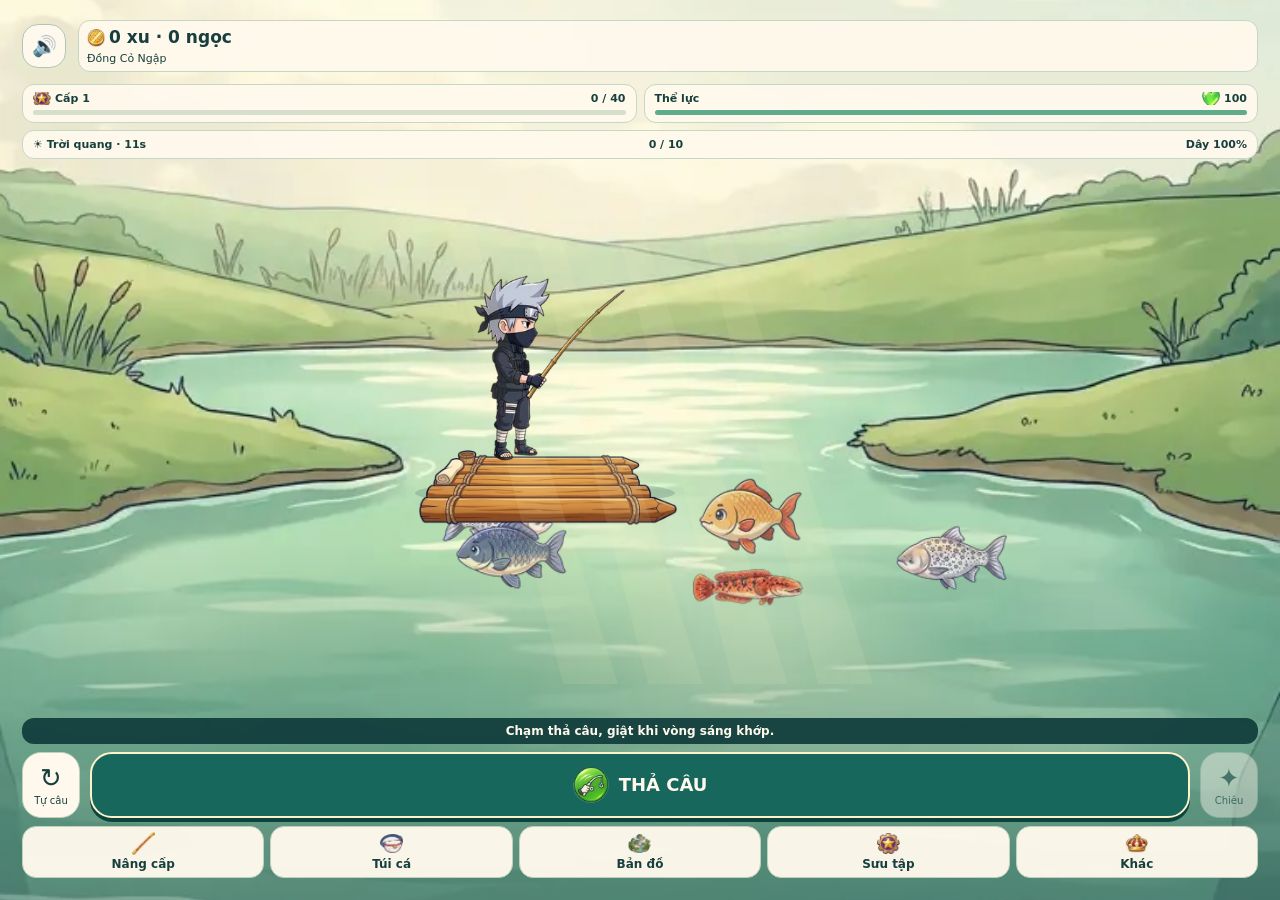
==== index.html @ 412d7d7a "up new" ====
<!doctype html><html data-standalone lang="vi"><head><meta http-equiv="Content-Security-Policy" content="default-src 'none'; script-src 'unsafe-inline' 'wasm-unsafe-eval' data: blob:; style-src 'unsafe-inline'; img-src data: blob:; media-src data: blob:; font-src data:; worker-src blob:; connect-src 'none'; base-uri 'none'; form-action 'none'"><script>
(()=>{
const placeholders=new Map(Object.entries({"batch1_chep_vang_caught":"[data-uri]","batch1_chep_vang_struggle":"[data-uri]","batch1_chep_vang_swim":"[data-uri]","batch1_loc_bong_caught":"[data-uri]","batch1_loc_bong_struggle":"[data-uri]","batch1_loc_bong_swim":"[data-uri]","batch1_me_hoa_caught":"[data-uri]","batch1_me_hoa_struggle":"[data-uri]","batch1_me_hoa_swim":"[data-uri]","batch1_tram_clean_struggle":"[data-uri]","batch1_tram_den_caught":"[data-uri]","batch1_tram_den_swim":"[data-uri]","exp_leviathan_swim":"[data-uri]","exp_palico_idle":"[data-uri]","fishing_ninja_no_line_cast":"[data-uri]","fishing_ninja_no_line_fishing_wait":"[data-uri]","fishing_ninja_no_line_idle":"[data-uri]","fishing_ninja_no_line_reel":"[data-uri]","meadow_dark_swim":"[data-uri]","meadow_gold_swim":"[data-uri]"})),common='[data-uri]',blockPrefix='mable-deferred-',heldAttribute='data-mable-deferred-src';
const idOf=new Map([...placeholders].map(([id,url])=>[url,id])),arrived=new Map(),missing=new Set(),waitingImages=new Map(),arrivals=new Map(),declarations=new Set(),linked=new Set(),resolvedText=new Map();
let parsed=document.readyState!=='loading';
const has=text=>typeof text==='string'&&text.includes(common);
const pending=text=>{for(const [id,placeholder] of placeholders)if(!arrived.has(id)&&text.includes(placeholder))return true;return false};
const resolve=text=>{if(resolvedText.has(text))return resolvedText.get(text);let out=text;for(const [id,url] of arrived){const placeholder=placeholders.get(id);if(out.includes(placeholder))out=out.split(placeholder).join(url)}if(!pending(out)){if(resolvedText.size>63)resolvedText.clear();resolvedText.set(text,out)}return out};
const I=HTMLImageElement.prototype,E=Element.prototype,P=CSSStyleDeclaration.prototype,own=(proto,name)=>Object.getOwnPropertyDescriptor(proto,name);
const imageSrc=own(I,'src'),imageComplete=own(I,'complete'),decode=I.decode,getAttribute=E.getAttribute,setAttribute=E.setAttribute,setAttributeNS=E.setAttributeNS,removeAttribute=E.removeAttribute,hasAttribute=E.hasAttribute,setProperty=P.setProperty;
const written=new WeakMap(),plain=new WeakSet();
const setImage=(image,value)=>{const before=idOf.get(written.get(image));if(before&&waitingImages.has(before))waitingImages.get(before).delete(image);const id=idOf.get(value);if(!id||arrived.has(id)||missing.has(id)){if(hasAttribute.call(image,heldAttribute))removeAttribute.call(image,heldAttribute)}if(!id){written.delete(image);imageSrc.set.call(image,value);return}written.set(image,value);if(arrived.has(id)){imageSrc.set.call(image,arrived.get(id));return}if(hasAttribute.call(image,'src'))removeAttribute.call(image,'src');if(missing.has(id)){queueMicrotask(()=>image.dispatchEvent(new Event('error')));return}setAttribute.call(image,heldAttribute,value);if(!waitingImages.has(id))waitingImages.set(id,new Set());waitingImages.get(id).add(image)};
const adoptImage=image=>{if(written.has(image)||plain.has(image))return;const value=getAttribute.call(image,'src'),held=getAttribute.call(image,heldAttribute),pick=idOf.has(value)?value:idOf.has(held)?held:null;if(pick)setImage(image,pick);else plain.add(image)};
Object.defineProperty(I,'src',{configurable:true,enumerable:imageSrc.enumerable,get(){return written.has(this)?written.get(this):imageSrc.get.call(this)},set(value){plain.delete(this);setImage(this,String(value))}});
Object.defineProperty(I,'complete',{configurable:true,enumerable:imageComplete.enumerable,get(){adoptImage(this);const id=idOf.get(written.get(this));return id&&!arrived.has(id)&&!missing.has(id)?false:imageComplete.get.call(this)}});
for(const name of ['naturalWidth','naturalHeight']){const descriptor=own(I,name);Object.defineProperty(I,name,{configurable:true,enumerable:descriptor.enumerable,get(){adoptImage(this);return descriptor.get.call(this)}})}
const until=id=>{if(arrived.has(id))return Promise.resolve();if(missing.has(id))return Promise.reject(new DOMException('The deferred atlas never arrived.','EncodingError'));if(!arrivals.has(id)){const entry={};entry.promise=new Promise((resolve,reject)=>{entry.done=resolve;entry.fail=reject});arrivals.set(id,entry)}return arrivals.get(id).promise};
if(decode)I.decode=function(){adoptImage(this);const id=idOf.get(written.get(this));return id&&!arrived.has(id)?until(id).then(()=>decode.call(this)):decode.call(this)};
const remember=(declaration,text)=>{if(pending(text))declarations.add(declaration)};
const fixDeclaration=declaration=>{for(let index=0;index<declaration.length;index++){const name=declaration[index],value=declaration.getPropertyValue(name);if(!has(value))continue;const out=resolve(value);if(out!==value)setProperty.call(declaration,name,out,declaration.getPropertyPriority(name));remember(declaration,out)}};
P.setProperty=function(name,value,priority){const text=value==null?'':String(value);if(!has(text))return setProperty.apply(this,arguments);setProperty.call(this,name,resolve(text),priority||'');remember(this,text)};
const proxies=new WeakMap(),targets=new WeakMap();
const proxyOf=declaration=>{if(!declaration||typeof declaration!=='object')return declaration;if(!proxies.has(declaration)){const bound=new Map(),proxy=new Proxy(declaration,{get(target,key){const value=Reflect.get(target,key);if(typeof value!=='function')return value;const cached=bound.get(key);if(cached&&cached.original===value)return cached.fn;const fn=value.bind(target);bound.set(key,{original:value,fn});return fn},set(target,key,value){if(typeof value!=='string'||!has(value))return Reflect.set(target,key,value);const done=Reflect.set(target,key,resolve(value));remember(target,value);return done}});proxies.set(declaration,proxy);targets.set(proxy,declaration)}return proxies.get(declaration)};
const styleOwners=[window.HTMLElement,window.SVGElement,window.MathMLElement].filter(Boolean).map(owner=>owner.prototype).filter(proto=>own(proto,'style'));
const styleOf=element=>{const proxy=element.style;return targets.get(proxy)||proxy};
for(const proto of styleOwners){const descriptor=own(proto,'style');Object.defineProperty(proto,'style',{configurable:true,enumerable:descriptor.enumerable,get(){return proxyOf(descriptor.get.call(this))},set(value){const text=String(value);if(!has(text))return descriptor.set.call(this,value);descriptor.set.call(this,resolve(text));remember(descriptor.get.call(this),text)}})}
const fixStyleAttribute=element=>{const value=getAttribute.call(element,'style');if(!has(value))return;const out=resolve(value);if(out!==value)setAttribute.call(element,'style',out);const style=styleOf(element);if(style)remember(style,out)};
const fixRules=rules=>{for(const rule of rules){if(rule.style&&has(rule.style.cssText))fixDeclaration(rule.style);if(rule.cssRules)fixRules(rule.cssRules)}};
const fixSheet=sheet=>{try{if(sheet)fixRules(sheet.cssRules)}catch(_error){}};
const fixSheets=()=>{for(const sheet of document.styleSheets)fixSheet(sheet);for(const sheet of document.adoptedStyleSheets||[])fixSheet(sheet)};
const linkNames=['href','xlink:href'];
const fixLink=element=>{for(const name of linkNames){const value=getAttribute.call(element,name);if(!has(value))continue;const out=resolve(value);if(out!==value)setAttribute.call(element,name,out);if(pending(out))linked.add(element);else linked.delete(element)}};
E.getAttribute=function(name){if(this instanceof HTMLImageElement&&written.has(this)&&String(name).toLowerCase()==='src')return written.get(this);return getAttribute.call(this,name)};
const resolvedAttribute=name=>name==='style'||linkNames.includes(name);
E.setAttribute=function(name,value){const lower=String(name).toLowerCase();if(lower==='src'&&this instanceof HTMLImageElement){plain.delete(this);return setImage(this,String(value))}const text=String(value);if(!resolvedAttribute(lower)||!has(text))return setAttribute.call(this,name,value);setAttribute.call(this,name,resolve(text));if(lower==='style'){const style=styleOf(this);if(style)remember(style,text)}else if(pending(text))linked.add(this)};
if(setAttributeNS)E.setAttributeNS=function(namespace,name,value){const lower=String(name).toLowerCase(),local=lower.split(':').pop();if(!namespace&&local==='src'&&this instanceof HTMLImageElement){plain.delete(this);return setImage(this,String(value))}const text=String(value);if(!resolvedAttribute(lower)&&local!=='href'||!has(text))return setAttributeNS.call(this,namespace,name,value);setAttributeNS.call(this,namespace,name,resolve(text));if(pending(text))linked.add(this)};
const adoptElement=element=>{if(element instanceof HTMLImageElement)adoptImage(element);if(element instanceof HTMLStyleElement)fixSheet(element.sheet);if(hasAttribute.call(element,'style'))fixStyleAttribute(element);if(element instanceof SVGElement)fixLink(element)};
const adopt=node=>{if(!(node instanceof Element))return;adoptElement(node);if(node.firstElementChild)node.querySelectorAll('img,style,[style],['+heldAttribute+'],image,feImage,use').forEach(adoptElement)};
const cloneNode=Node.prototype.cloneNode;Node.prototype.cloneNode=function(...args){const copy=cloneNode.apply(this,args);if(this instanceof HTMLImageElement&&written.has(this))setImage(copy,written.get(this));if(args[0]&&this.querySelectorAll){const from=this.querySelectorAll('img'),to=copy.querySelectorAll('img');from.forEach((image,index)=>{if(written.has(image)&&to[index])setImage(to[index],written.get(image))})}return copy};
const release=id=>{const url=arrived.get(id),images=waitingImages.get(id);waitingImages.delete(id);if(images)for(const image of images)if(idOf.get(written.get(image))===id){removeAttribute.call(image,heldAttribute);imageSrc.set.call(image,url)}const held=[...declarations];declarations.clear();held.forEach(fixDeclaration);fixSheets();fixStyleAttribute(document.documentElement);[...linked].forEach(fixLink);document.querySelectorAll('image,feImage,use').forEach(fixLink);if(arrivals.has(id)){arrivals.get(id).done();arrivals.delete(id)}};
const arrive=()=>{for(const id of placeholders.keys()){if(arrived.has(id)||missing.has(id))continue;const block=document.getElementById(blockPrefix+id);if(block&&(block.nextSibling||parsed)){arrived.set(id,block.textContent.trim());release(id)}else if(parsed){missing.add(id);const images=waitingImages.get(id)||[];waitingImages.delete(id);for(const image of images){removeAttribute.call(image,heldAttribute);image.dispatchEvent(new Event('error'))}if(arrivals.has(id)){arrivals.get(id).fail(new DOMException('The deferred atlas never arrived.','EncodingError'));arrivals.delete(id)}}}};
new MutationObserver(records=>{for(const record of records){record.addedNodes.forEach(adopt);if(record.target instanceof HTMLStyleElement)fixSheet(record.target.sheet)}if(arrived.size+missing.size<placeholders.size)arrive()}).observe(document.documentElement,{childList:true,subtree:true});
if(parsed)arrive();else document.addEventListener('DOMContentLoaded',()=>{parsed=true;arrive()},{once:true});
const imageProperties=['backgroundImage','maskImage','webkitMaskImage','borderImageSource','listStyleImage','content'];
const idsIn=(text,found)=>{if(has(text))for(const [id,placeholder] of placeholders)if(text.includes(placeholder))found.add(id)};
Object.defineProperty(window,'__mableDeferredAtlases',{value:Object.freeze({unresolved(extraUrls=[]){const found=new Set(missing);for(const url of extraUrls)idsIn(url,found);for(const element of document.querySelectorAll('*')){const style=getComputedStyle(element);for(const name of imageProperties)idsIn(style[name],found);for(const name of ['src','srcset','href','xlink:href','poster'])idsIn(getAttribute.call(element,name),found)}const scan=rules=>{for(const rule of rules){idsIn(rule.cssText,found)}};for(const sheet of [...document.styleSheets,...(document.adoptedStyleSheets||[])]){try{scan(sheet.cssRules)}catch(_error){}}for(const id of placeholders.keys())if(!arrived.has(id))found.add(id);return [...found].sort()}})});
})();
</script><script>
(()=>{
const ids=new Set(["meadow_music"]),prefix='data:audio/wav;mable-deferred=',marker=/mable-deferred:([A-Za-z0-9_-]{1,64})/,blockPrefix='mable-deferred-';
let parsed=document.readyState!=='loading';
const ready=new Promise(resolve=>parsed?resolve():document.addEventListener('DOMContentLoaded',()=>resolve(),{once:true}));
const idOf=url=>{if(typeof url!=='string'||!url.startsWith(prefix))return null;const id=url.slice(prefix.length).split(';')[0];return ids.has(id)?id:null};
const real=value=>{const block=document.getElementById(blockPrefix+idOf(value));return block&&block.textContent.trim()||value};
const M=HTMLMediaElement.prototype,S=HTMLSourceElement.prototype,E=Element.prototype,own=(proto,name)=>Object.getOwnPropertyDescriptor(proto,name);
const mediaSrc=own(M,'src'),sourceSrc=own(S,'src'),pausedProperty=own(M,'paused'),nativePlay=M.play,nativePause=M.pause,nativeLoad=M.load,getAttribute=E.getAttribute,setAttribute=E.setAttribute,removeAttribute=E.removeAttribute,hasAttribute=E.hasAttribute;
const written=new WeakMap(),waiting=new Map(),waitingSources=new Set();
const hold=media=>{let state=waiting.get(media);if(!state){state={play:false,promises:[]};waiting.set(media,state)}return state};
const settle=(state,error)=>{for(const [resolve,reject] of state.promises)error?reject(error):resolve();state.promises=[]};
const abort=(state,why)=>settle(state,new DOMException(why,'AbortError'));
const setMedia=(element,value)=>{const state=waiting.get(element);if(state){waiting.delete(element);abort(state,'The play() request was interrupted by a new load request.')}if(!idOf(value)){written.delete(element);mediaSrc.set.call(element,value);return}written.set(element,value);if(parsed){mediaSrc.set.call(element,real(value));return}if(hasAttribute.call(element,'src')){removeAttribute.call(element,'src');nativeLoad.call(element)}hold(element)};
const setSource=(element,value)=>{if(!idOf(value)){written.delete(element);waitingSources.delete(element);sourceSrc.set.call(element,value);return}written.set(element,value);if(parsed){sourceSrc.set.call(element,real(value));return}removeAttribute.call(element,'src');waitingSources.add(element);if(element.parentElement instanceof HTMLMediaElement)hold(element.parentElement)};
const assign=(element,value)=>element instanceof HTMLMediaElement?setMedia(element,value):setSource(element,value);
const managed=element=>element instanceof HTMLMediaElement||element instanceof HTMLSourceElement;
Object.defineProperty(M,'src',{configurable:true,enumerable:mediaSrc.enumerable,get(){return written.has(this)?written.get(this):mediaSrc.get.call(this)},set(value){setMedia(this,String(value))}});
Object.defineProperty(S,'src',{configurable:true,enumerable:sourceSrc.enumerable,get(){return written.has(this)?written.get(this):sourceSrc.get.call(this)},set(value){setSource(this,String(value))}});
Object.defineProperty(M,'paused',{configurable:true,enumerable:pausedProperty.enumerable,get(){const state=waiting.get(this);return state?!state.play:pausedProperty.get.call(this)}});
E.getAttribute=function(name){return managed(this)&&written.has(this)&&String(name).toLowerCase()==='src'?written.get(this):getAttribute.call(this,name)};
E.setAttribute=function(name,value){if(managed(this)&&String(name).toLowerCase()==='src')return assign(this,String(value));return setAttribute.call(this,name,value)};
const adoptNow=element=>{const value=getAttribute.call(element,'src');if(idOf(value)&&!written.has(element))setMedia(element,value)};
M.play=function(){adoptNow(this);let state=waiting.get(this);if(!state&&!parsed&&[...this.children].some(child=>waitingSources.has(child)))state=hold(this);if(!state)return nativePlay.call(this);state.play=true;const promise=new Promise((resolve,reject)=>state.promises.push([resolve,reject]));promise.catch(()=>{});return promise};
M.pause=function(){const state=waiting.get(this);if(!state)return nativePause.call(this);state.play=false;abort(state,'The play() request was interrupted by a call to pause().')};
M.load=function(){adoptNow(this);if(!waiting.has(this))return nativeLoad.call(this)};
if(window.Audio){const Native=window.Audio,Wrapped=function(...args){const element=Reflect.construct(Native,[],new.target||Wrapped);if(args.length&&args[0]!==undefined)setMedia(element,String(args[0]));return element};Wrapped.prototype=Native.prototype;Object.setPrototypeOf(Wrapped,Native);window.Audio=Wrapped}
const copyWritten=(from,to)=>{if(written.has(from))assign(to,written.get(from))};
const cloneNode=Node.prototype.cloneNode;Node.prototype.cloneNode=function(...args){const copy=cloneNode.apply(this,args);if(managed(this))copyWritten(this,copy);if(args[0]&&this.querySelectorAll){const from=this.querySelectorAll('audio,video,source'),to=copy.querySelectorAll('audio,video,source');from.forEach((element,index)=>to[index]&&copyWritten(element,to[index]))}return copy};
const adopt=node=>{if(!(node instanceof Element))return;const elements=managed(node)?[node]:node.firstElementChild?node.querySelectorAll('audio,video,source'):[];for(const element of elements){const value=getAttribute.call(element,'src');if(idOf(value))assign(element,value);else if(waitingSources.has(element)&&element.parentElement instanceof HTMLMediaElement)hold(element.parentElement)}};
new MutationObserver(records=>{for(const record of records)record.addedNodes.forEach(adopt)}).observe(document.documentElement,{childList:true,subtree:true});
const swap=()=>{parsed=true;for(const element of waitingSources)sourceSrc.set.call(element,real(written.get(element)));waitingSources.clear();for(const [element,state] of waiting){waiting.delete(element);if(written.has(element))mediaSrc.set.call(element,real(written.get(element)));else nativeLoad.call(element);if(state.play)nativePlay.call(element).then(()=>settle(state),error=>settle(state,error))}};
if(parsed)swap();else document.addEventListener('DOMContentLoaded',swap,{once:true});
const bytesOf=url=>{const binary=atob(url.slice(url.indexOf(',')+1)),bytes=new Uint8Array(binary.length);for(let i=0;i<binary.length;i++)bytes[i]=binary.charCodeAt(i);return bytes.buffer};
const markerOf=buffer=>{if(!(buffer instanceof ArrayBuffer)||buffer.byteLength>128)return null;const match=marker.exec(String.fromCharCode(...new Uint8Array(buffer)));return match&&ids.has(match[1])?match[1]:null};
for(const Context of new Set([window.BaseAudioContext,window.AudioContext,window.webkitAudioContext,window.OfflineAudioContext])){if(!Context||!Object.prototype.hasOwnProperty.call(Context.prototype,'decodeAudioData'))continue;const decode=Context.prototype.decodeAudioData;Context.prototype.decodeAudioData=function(buffer,onSuccess,onError){const id=markerOf(buffer);if(!id)return decode.call(this,buffer,onSuccess,onError);const context=this;return ready.then(()=>new Promise((resolve,reject)=>{const native=decode.call(context,bytesOf(real(prefix+id+';')),decoded=>{resolve(decoded);if(onSuccess)onSuccess(decoded)},error=>{reject(error);if(onError)onError(error)});if(native&&native.then)native.then(resolve,reject)}))}}
})();
</script><script>
(()=>{
if(window.parent===window)return;
const blockPrefix='mable-deferred-',later=new Set(['domcontentloaded','load','readystatechange']);
let queued=false;
for(const target of [window,document]){const add=target.addEventListener;target.addEventListener=function(type,...rest){if(later.has(String(type).toLowerCase()))queued=true;return add.call(this,type,...rest)}}
const waiting=()=>queued||window.onload||document.onreadystatechange||(document.body&&document.body.hasAttribute('onload'))||document.querySelector('script[type=module]');
const reached=()=>{if(document.readyState!=='loading')return true;const scripts=document.scripts,last=scripts[scripts.length-1];return Boolean(last&&last.type==='application/octet-stream'&&last.id.startsWith(blockPrefix))&&!waiting()};
const send=()=>requestAnimationFrame(()=>requestAnimationFrame(()=>parent.postMessage({type:'game-visible'},'*')));
const poll=()=>{if(reached())return send();if(document.readyState==='loading')return setTimeout(poll,50);send()};
poll();
})();
</script><script>window.CODEX_SPRITES=Object.freeze({"batch1_chep_vang_caught":{"columns":4,"fps":16,"frameHeight":320,"frameWidth":320,"frames":16,"layout":"rowMajor","loop":false,"rows":4,"selection":null},"batch1_chep_vang_struggle":{"columns":4,"fps":12,"frameHeight":320,"frameWidth":320,"frames":12,"layout":"rowMajor","loop":true,"rows":3,"selection":null},"batch1_chep_vang_swim":{"columns":4,"fps":13,"frameHeight":320,"frameWidth":320,"frames":12,"layout":"rowMajor","loop":true,"rows":3,"selection":null},"batch1_loc_bong_caught":{"columns":4,"fps":16,"frameHeight":320,"frameWidth":320,"frames":16,"layout":"rowMajor","loop":false,"rows":4,"selection":null},"batch1_loc_bong_struggle":{"columns":4,"fps":18,"frameHeight":320,"frameWidth":320,"frames":12,"layout":"rowMajor","loop":true,"rows":3,"selection":null},"batch1_loc_bong_swim":{"columns":4,"fps":8,"frameHeight":320,"frameWidth":320,"frames":12,"layout":"rowMajor","loop":true,"rows":3,"selection":null},"batch1_me_hoa_caught":{"columns":4,"fps":16,"frameHeight":320,"frameWidth":320,"frames":16,"layout":"rowMajor","loop":false,"rows":4,"selection":null},"batch1_me_hoa_struggle":{"columns":4,"fps":22,"frameHeight":320,"frameWidth":320,"frames":12,"layout":"rowMajor","loop":true,"rows":3,"selection":null},"batch1_me_hoa_swim":{"columns":4,"fps":11,"frameHeight":320,"frameWidth":320,"frames":12,"layout":"rowMajor","loop":true,"rows":3,"selection":null},"batch1_tram_clean_struggle":{"columns":4,"fps":22,"frameHeight":320,"frameWidth":320,"frames":12,"layout":"rowMajor","loop":true,"rows":3,"selection":null},"batch1_tram_den_caught":{"columns":4,"fps":16,"frameHeight":320,"frameWidth":320,"frames":16,"layout":"rowMajor","loop":false,"rows":4,"selection":null},"batch1_tram_den_swim":{"columns":4,"fps":12,"frameHeight":320,"frameWidth":320,"frames":12,"layout":"rowMajor","loop":true,"rows":3,"selection":null},"exp_leviathan_swim":{"columns":4,"fps":11,"frameHeight":320,"frameWidth":320,"frames":12,"layout":"rowMajor","loop":true,"rows":3,"selection":null},"exp_palico_idle":{"columns":4,"fps":12,"frameHeight":320,"frameWidth":320,"frames":12,"layout":"rowMajor","loop":true,"rows":3,"selection":null},"fishing_ninja_no_line_cast":{"columns":5,"fps":20,"frameHeight":320,"frameWidth":320,"frames":20,"layout":"rowMajor","loop":false,"rows":4,"selection":null},"fishing_ninja_no_line_fishing_wait":{"columns":4,"fps":10,"frameHeight":320,"frameWidth":320,"frames":12,"layout":"rowMajor","loop":true,"rows":3,"selection":null},"fishing_ninja_no_line_idle":{"columns":4,"fps":4,"frameHeight":320,"frameWidth":320,"frames":12,"layout":"rowMajor","loop":true,"rows":3,"selection":null},"fishing_ninja_no_line_reel":{"columns":5,"fps":20,"frameHeight":320,"frameWidth":320,"frames":20,"layout":"rowMajor","loop":false,"rows":4,"selection":null},"meadow_dark_swim":{"columns":4,"fps":8,"frameHeight":320,"frameWidth":320,"frames":12,"layout":"rowMajor","loop":true,"rows":3,"selection":null},"meadow_gold_swim":{"columns":4,"fps":13,"frameHeight":320,"frameWidth":320,"frames":12,"layout":"rowMajor","loop":true,"rows":3,"selection":null}});</script><script id="mable-tuning-data">window.__MABLE_TUNING__={"revision":"90c9b32a9a65b0989217a113bad0ec33cfa51bf2761384bad96a6b3944c5c18c:abaf2a9cba3a1dfcfc3f1de9d237ad949bc9f7c20b50a2a94674e2c0cd32e6c8","schema":{"biteSeconds":{"label":"Thời gian cá cắn","value":3.2,"min":1.5,"max":6.0,"step":0.1},"fishSpeed":{"label":"Tốc độ cá bơi","value":32.0,"min":5.0,"max":60.0,"step":1.0},"musicVolume":{"label":"Âm lượng nhạc","value":0.25,"min":0.0,"max":0.7,"step":0.05},"perfectWidth":{"label":"Khoảng hoàn hảo","value":0.18,"min":0.08,"max":0.35,"step":0.01},"pullTempo":{"label":"Nhịp kéo cá","value":1.7,"min":1.0,"max":2.0,"step":0.1},"ringSpeed":{"label":"Tốc độ vòng cắn","value":1.0,"min":0.5,"max":2.0,"step":0.1},"waitSeconds":{"label":"Thời gian chờ cá","value":0.85,"min":0.7,"max":5.0,"step":0.1}}};window.MABLE_PARAMS=Object.fromEntries(Object.entries(window.__MABLE_TUNING__.schema).map(([k,v])=>[k,v.value]));</script><meta charset="utf-8"><meta name="viewport" content="width=device-width,initial-scale=1"><title>Đồng Cỏ Ngập</title><style>
:root{--ink:#173f3e;--cream:#fff9ed;--teal:#17675c;--gold:#e9b95e;--soft:#dbe8d9}*{box-sizing:border-box}html,body{margin:0;width:100%;height:100%;overflow:hidden;background:#183c3e;color:var(--ink);font:14px system-ui,sans-serif}body{touch-action:none}button{font:inherit;cursor:pointer;touch-action:manipulation;-webkit-tap-highlight-color:transparent}button:disabled{opacity:.45;cursor:default}button:focus-visible{outline:3px solid #e9b95e;outline-offset:2px}[hidden]{display:none!important}main{position:fixed;inset:0;overflow:hidden}#stage{position:absolute;width:100%;height:100%;inset:0}.sound-toggle{position:absolute;top:calc(var(--top-bar-top,98px) + 4px);left:22px;width:44px;height:44px;border:1px solid #adc6b6;border-radius:16px;background:var(--cream);font-size:20px;z-index:5}.hud{position:absolute;left:78px;right:max(132px,26%);top:var(--top-bar-top,98px);height:52px;display:flex;flex-direction:column;justify-content:center;gap:4px;pointer-events:none}.hud b{font-size:17px;white-space:nowrap}.hud small{font-size:11px;white-space:nowrap}.resources{position:absolute;top:var(--row-top,168px);left:22px;right:var(--row-right,22px);display:grid;grid-template-columns:1fr 1fr;gap:7px;pointer-events:none}.chip{background:#fff9edea;border:1px solid #c5d8c5;border-radius:12px;padding:7px 10px;font-size:11px;font-weight:700;min-width:0}.chip.wide{grid-column:1/-1;display:flex;justify-content:space-between;gap:8px}.meter{height:5px;background:#d6dfcc;border-radius:8px;margin-top:5px;overflow:hidden}.meter i{display:block;height:100%;width:0;background:#60ab8c;transition:width .1s linear}.fight .meter{height:8px}.fight .hp i{background:#df9566}.fight .tension i{background:#63aa8e}.bottom{position:absolute;left:22px;right:22px;bottom:max(122px,calc(100% - 970px));display:flex;flex-direction:column;gap:8px}.feedback{min-height:26px;text-align:center;font-size:12px;font-weight:700;color:#fff9ed;text-shadow:0 1px 5px #123e40;background:#174b4cbd;padding:6px 10px;border-radius:12px}.actions{display:grid;grid-template-columns:58px 1fr 58px;gap:10px}.main-action{height:66px;background:var(--teal);color:var(--cream);border:2px solid #fff2cb;border-radius:22px;font-size:18px;font-weight:800;box-shadow:0 4px 0 #0b443d;touch-action:none;user-select:none}.main-action.pulling{background:#d97748}.side-action{background:var(--cream);color:var(--ink);border:1px solid #bdd1bd;border-radius:19px;font-size:20px;display:flex;flex-direction:column;justify-content:center;align-items:center;gap:2px}.side-action small{font-size:10px}.navigation{display:grid;grid-template-columns:repeat(5,1fr);gap:6px}.navigation button{height:52px;border:1px solid #bdd1bd;border-radius:14px;background:#fff9edf5;color:var(--ink);font-size:11px;font-weight:700;display:flex;flex-direction:column;align-items:center;justify-content:center;gap:2px}.navigation span{font-size:18px}.fight{position:absolute;left:22px;right:22px;bottom:calc(max(122px,100% - 970px) + 184px);padding:11px 14px;background:#fff9edea;border:1px solid #c5d8c5;border-radius:17px;font-size:11px}.fight-head,.meter-label{display:flex;justify-content:space-between;gap:10px}.fight-head{font-weight:800;margin-bottom:9px}.meter-label{margin-top:7px}.sheet{position:absolute;inset:218px 22px max(122px,calc(100% - 970px));z-index:7;background:var(--cream);border:1px solid #b5cbb3;border-radius:24px;box-shadow:0 16px 60px #12393870;display:flex;flex-direction:column;overflow:hidden}.sheet-head{padding:13px 15px;display:flex;justify-content:space-between;align-items:center;border-bottom:1px solid #dce4d1;flex-shrink:0;gap:10px}.sheet-head b{font-size:18px}.close{width:44px;height:44px;flex-shrink:0;border:0;border-radius:14px;background:#e3ebda;color:var(--ink);font-size:22px}.tabs{display:flex;gap:6px;overflow-x:auto;flex-shrink:0;padding:9px 12px;touch-action:pan-x;scrollbar-width:thin}.tabs button{flex-shrink:0;height:44px;min-width:56px;padding:0 11px;border:1px solid #c6d4be;border-radius:13px;background:#edf1e4;color:#365f50;font-size:12px}.tabs button.selected{background:var(--teal);color:var(--cream);border-color:var(--teal)}.sheet-body{overflow-y:auto;min-height:0;padding:8px 13px 18px;touch-action:pan-y;overscroll-behavior:contain;scrollbar-width:thin}.tile{display:grid;grid-template-columns:48px minmax(0,1fr);gap:10px;padding:12px 0;border-bottom:1px solid #dce5d1}.tile .ico{width:48px;height:48px;display:grid;place-items:center;border-radius:14px;background:#e1ecd9;font-size:25px}.tile h3{margin:0 0 4px;font-size:13px}.tile p{margin:3px 0 8px;font-size:11px;line-height:1.5;color:#637967}.tile .buttons{display:flex;gap:6px;flex-wrap:wrap}.buy{min-height:44px;padding:8px 12px;background:#17675c;color:#fff9ed;border:0;border-radius:12px;font-size:12px;font-weight:700}.buy.secondary{background:#e0e9d7;color:#315d4b}.summary{padding:12px;border-radius:15px;background:#e6efdf;margin:4px 0 10px;font-size:12px;line-height:1.6}.empty{text-align:center;padding:30px 15px;color:#718572;line-height:1.7;font-size:13px}#loading{position:absolute;inset:0;z-index:20;display:grid;place-items:center;background:#e5edda;color:#295b4c}#loading span{border-bottom:3px solid #6a9c86;padding:20px}.tank-view{height:150px;border-radius:15px;background:linear-gradient(#81c9cd,#1c6868);position:relative;overflow:hidden}.tank-view img{position:absolute;width:100%;height:100%;object-fit:cover;opacity:.4}.tank-fish{position:absolute;font-size:26px}.toast{position:absolute;top:280px;left:35px;right:35px;background:#17483eed;color:#fff8e6;border-radius:15px;padding:12px;text-align:center;font-size:12px;z-index:10;pointer-events:none}.details{font-size:11px;color:#6e826d;line-height:1.6}.progress-label{display:flex;justify-content:space-between;gap:8px}#buffs{position:absolute;top:258px;left:22px;right:22px;font-size:11px;color:#254f46;text-align:left;pointer-events:none}.confirm-box{padding:15px;border:1px solid #dd9f76;border-radius:16px;background:#ffedda;margin-top:10px}.confirm-box p{font-size:12px;line-height:1.6}@media(max-height:850px){.sheet{top:210px}.fight{padding:8px 11px}.bottom{gap:6px}.main-action{height:58px}.navigation button{height:48px}.fight{bottom:calc(max(122px,100% - 970px) + 170px)}.feedback{font-size:11px}.resources{gap:5px}.chip{padding:5px 8px}}
.art-icon{display:block;width:48px;height:48px;object-fit:contain}.atlas-icon{background-repeat:no-repeat;background-position:0 0}.tank-fish .art-icon{width:64px;height:64px}.sheet-head{min-height:71px;padding-right:70px}.close{position:absolute;right:14px;top:13px}
.compact-upgrades .tile{grid-template-columns:38px 1fr;padding:6px 0;gap:8px;min-height:66px}.compact-upgrades .tile .ico,.compact-upgrades .art-icon{width:36px;height:36px}.compact-upgrades .tile>div:last-child{display:grid;grid-template-columns:minmax(0,1fr) 92px;column-gap:8px}.compact-upgrades h3{font-size:12px;align-self:end}.compact-upgrades p{font-size:10px;line-height:1.25;margin:2px 0}.compact-upgrades .buttons{grid-column:2;grid-row:1/3;align-items:center}.compact-upgrades .buy{width:92px;padding:7px 5px;font-size:11px}.compact-upgrades .tile:last-child .buttons{flex-wrap:wrap}.art-grid{display:grid;grid-template-columns:repeat(3,minmax(0,1fr));gap:8px}.art-card{border:1px solid #cedbc4;border-radius:13px;background:#e9efdf;padding:8px;color:#294c41;min-width:0}.art-card .art-icon{width:100%;height:85px}.art-card b{display:block;font-size:10px;line-height:1.3;min-height:28px}.art-card small{font-size:9px}.gallery-groups{display:flex;gap:5px;flex-wrap:wrap}.gallery-groups .buy{padding:7px;font-size:10px}.art-detail{text-align:center}.art-detail .art-icon{width:100%;height:240px}.tank-view .aquarium-base,.tank-view .aquarium-front{opacity:1;object-fit:contain}.aquarium-front{z-index:3;pointer-events:none}.tank-fish{z-index:2}.main-action{transition:background .15s,transform .12s}.main-action[data-state=bite]{background:#cf9140;animation:bitePulse .65s ease-in-out infinite}.main-action.pulling{transform:translateY(2px);box-shadow:0 2px 0 #853c26}.toast{top:auto;bottom:310px}.missing-art{font-size:22px;color:#788c7d}@keyframes bitePulse{50%{box-shadow:0 0 0 5px #edcd6a55}}@media(prefers-reduced-motion:reduce){*{animation:none!important;transition:none!important}}
/* Artwork belongs in a bounded slot, never tiled across a control. */
:root{--controls-bottom:max(122px,calc(100% - 970px));--sheet-top:calc(var(--row-top,168px) + 88px)}
main{height:100%;height:100dvh}
.bottom{bottom:var(--controls-bottom)}
.sheet{top:var(--sheet-top);bottom:var(--controls-bottom)}
.fight{bottom:calc(var(--controls-bottom) + 184px)}
#buffs{top:calc(var(--row-top,168px) + 90px)}
.hud{right:var(--top-bar-right,132px);min-width:0}
.hud b{font-size:clamp(12px,3.4vw,17px);line-height:1.25}
.hud small{overflow:hidden;text-overflow:ellipsis}
.main-action{display:flex;align-items:center;justify-content:center;gap:10px;padding:8px 12px;font-size:14px;background-image:none!important;min-width:0;transition:background-color .15s,transform .12s}
.button-art{display:grid;place-items:center;flex:0 0 auto;width:36px;height:36px;line-height:1;font-size:26px;pointer-events:none}
.button-art img{display:block;width:100%;height:100%;object-fit:contain;pointer-events:none}
#actionLabel{min-width:0;max-width:190px;line-height:1.25;text-align:center;pointer-events:none}
#skill{background-image:none!important;font-size:20px;justify-content:center;padding:5px}
.side-action{padding:5px;gap:3px;min-width:0}
.side-action .button-art{width:28px;height:28px}
.navigation button{padding:5px 2px;gap:3px;font-size:10px;min-width:0;line-height:1.15}
.navigation span{display:grid;place-items:center;width:23px;height:23px;flex-shrink:0;pointer-events:none}
.navigation .art-icon{width:23px;height:23px;object-fit:contain}
.tile .ico{padding:6px;background:#e5eddd;border:1px solid #d3dfc9;align-self:start}
.tile .ico .art-icon{width:34px;height:34px;object-fit:contain;max-width:100%;max-height:100%}
.compact-upgrades .tile .ico{width:38px;height:38px;padding:5px}
.compact-upgrades .ico .art-icon{width:26px;height:26px}
.art-icon{object-fit:contain;background-repeat:no-repeat}
.atlas-icon{background-repeat:no-repeat!important}
.missing-art{display:grid;place-items:center;font-size:9px;line-height:1.25;text-align:center;color:#788c7d}
.art-detail p{font-size:12px}
.art-card .art-icon{padding:5px;object-fit:contain}
.toast{bottom:calc(var(--controls-bottom) + 194px)}
html[data-standalone]{--top-bar-top:20px!important;--top-bar-right:22px!important;--row-top:84px!important;--row-right:22px!important;--controls-bottom:22px;--sheet-top:170px}
html[data-standalone] .hud{right:22px}
html[data-standalone] .hud b{font-size:17px}
html[data-standalone] #dev-open{top:196px}
@media(max-height:850px){.fight{bottom:calc(var(--controls-bottom) + 170px)}.main-action{font-size:12px;gap:6px}.button-art{width:30px;height:30px}.toast{bottom:calc(var(--controls-bottom) + 180px)}}
@media(min-width:700px){.navigation button{font-size:12px}.main-action{font-size:18px}}
/* Legible over every map, with smaller upgrade rows and unchanged touch targets. */
.hud{background:#fff9edf5;border:1px solid #c6d6c6;border-radius:12px;padding:5px 8px;height:52px;color:#173f3e}
.chip,.fight{background:#fff9edf7;color:#173f3e}
.feedback{background:#123f3ef2;color:#fff9ed;text-shadow:none}
.tile p,.details,.empty{color:#456151}
.sheet-head{min-height:60px;padding:8px 70px 8px 12px}.close{top:8px}
.tabs{padding:5px 9px;gap:5px}.tabs button{padding:0 9px;font-size:11px}
.compact-upgrades .tile{grid-template-columns:30px 1fr;min-height:54px;padding:4px 0;gap:6px}
.compact-upgrades .tile .ico{width:30px;height:30px;padding:3px;border-radius:9px}
.compact-upgrades .ico .art-icon{width:23px;height:23px}
.compact-upgrades .tile>div:last-child{grid-template-columns:minmax(0,1fr) 82px;column-gap:5px}
.compact-upgrades h3{font-size:11px;margin:0}.compact-upgrades p{font-size:10px;line-height:1.2;margin:2px 0}
.compact-upgrades .buy{width:82px;min-height:44px;padding:5px 3px;font-size:10px}
#buffs{display:flex;gap:4px;flex-wrap:wrap;max-height:94px;overflow-y:auto;pointer-events:auto;touch-action:pan-y;scrollbar-width:thin}
.status-chip{display:flex;gap:4px;align-items:center;padding:3px 6px;border-radius:9px;background:#f5fff2f5;border:1px solid #88b7a2;color:#17483e;font-size:10px;line-height:1.25;max-width:180px}
.status-chip.debuff{background:#fff0e9f7;border-color:#c98d83;color:#732e31}
.status-chip .art-icon{width:25px;height:25px;flex-shrink:0}.status-chip b{white-space:nowrap}
.illustrated-empty{padding:12px 8px}.illustrated-empty img{display:block;width:108px;height:85px;object-fit:contain;margin:0 auto 7px}.illustrated-empty strong{display:block;color:#214c41}.illustrated-empty p{font-size:12px;margin:6px 0}
.menu-banner{display:flex;gap:10px;align-items:center;margin:4px 0 10px;padding:8px;border-radius:12px;background:#e8eddb}.menu-banner img{width:62px;height:62px;object-fit:contain}.menu-banner p{font-size:11px;line-height:1.5;margin:0;color:#284e43}
.main-action.exhausted{background:#586566}.main-action.shocked{background:#70548f}
@media(max-width:380px){.chip.wide{font-size:10px;gap:4px}.status-chip{max-width:150px;font-size:9px}}
</style></head><body><main data-game-root data-screen="gameplay"><canvas id="stage"></canvas><div id="loading"><span>🎣</span></div><button class="sound-toggle" id="sound" data-action="sound" aria-label="Bật hoặc tắt âm thanh">🔊</button><header class="hud"><b id="money">◉ 0</b><small id="zoneName">Đồng Cỏ Ngập</small></header><div class="resources"><div class="chip"><div class="progress-label"><span id="rankLabel">Cấp 1</span><span id="xpLabel">0 / 40</span></div><div class="meter"><i id="xpBar"></i></div></div><div class="chip"><div class="progress-label"><span>Thể lực</span><span id="energyLabel">100</span></div><div class="meter"><i id="energyBar"></i></div></div><div class="chip wide"><span id="weather">☀ Trời quang</span><span id="bagCount">0 / 10</span><span id="lineHealth">Dây 100%</span></div></div><div id="buffs"></div><section id="fight" class="fight" hidden><div class="fight-head"><span id="targetName">Cá cắn câu</span><span id="fightTime">45s</span></div><div class="meter hp"><i id="hpBar"></i></div><div class="meter-label"><span>Độ căng dây</span><span id="tensionLabel">0%</span></div><div class="meter tension"><i id="tensionBar"></i></div></section><div class="bottom" id="controls"><div class="feedback" id="hint">Chạm thả câu, giật khi vòng sáng khớp.</div><div class="actions"><button class="side-action" id="auto" data-action="auto" aria-label="Tự câu"><span class="button-art" aria-hidden="true">↻</span><small id="autoLabel">Tự câu</small></button><button class="main-action" id="action" data-action="fish"><span class="button-art" id="actionArt" aria-hidden="true"></span><span id="actionLabel">THẢ CÂU</span></button><button class="side-action" id="skill" data-action="skill" aria-label="Dùng chiêu thức"><span class="button-art" id="skillArt" aria-hidden="true">✦</span><small id="skillLabel">Chiêu</small></button></div><nav class="navigation"><button data-menu="up" data-action="upgrades"><span>⚒</span>Nâng cấp</button><button data-menu="bag" data-action="inventory"><span>▣</span>Túi cá</button><button data-menu="map" data-action="maps"><span>⌖</span>Bản đồ</button><button data-menu="collection" data-action="collection"><span>♧</span>Sưu tập</button><button data-menu="more" data-action="more"><span>☰</span>Khác</button></nav></div><section id="sheet" class="sheet" data-screen="overlay" hidden><div class="sheet-head"><b id="sheetTitle"></b><button class="close" id="closeSheet" data-action="close-menu" aria-label="Đóng">×</button></div><nav class="tabs" id="tabs"></nav><div class="sheet-body" id="panel"></div></section><div class="toast" id="toast" hidden></div></main>
<script>// Host menu capsule: part of every playable shell (inline it as a classic
// script before the game script and call adoptHostGeometry() once).
//
// Every client draws one menu capsule (author avatar + exit) in the top-right
// corner, just under the status bar; the top-left corner belongs to the game.
// The constants below are the contract the upload check enforces (rules H1-H4):
// nothing readable or tappable inside MENU_BOX, nothing above SAFE_TOP or
// outside the EDGE_GUARD columns, no taps below SAFE_BOTTOM. They mirror
// layout.css :root and game-tools/src/review_contract.rs (HOST_*); change all
// three together.
//
// Like TikTok / WeChat mini games, the top bar sits on the capsule's centre
// line when the host reports the real capsule: it may then rise above
// SAFE_TOP, but its top stays at or below capsule.top - 4 (the checks allow
// exactly that for items left of the menu box). The second row starts 8 px
// under the capsule and the bar; while it is still beside the menu box
// (above y 168) it stops at x 372. Nothing ever enters MENU_BOX.
//
// Sources, in order:
//   1. window.mable.getMenuButtonBoundingClientRect(): synchronous, canvas
//      logical px { left, top, right, bottom, width, height }, injected by the
//      host before the game script runs. A rect taller than a capsule (the
//      host's MENU_BOX fallback) means "no real capsule".
//   2. `mable:host-geometry` message: the rect with role "menu" is the
//      capsule. Older hosts send no "menu"; their buttons on the right half
//      (back / more / app) only nudge the bar inside y 98..160, and the left
//      half and edge-guard / browser-* bands are ignored.
//   3. Neither: MENU_BOX, top bar y 98..150, second row from y 168.

var MABLE_HOST = {
  canvas: { width: 504, height: 1092 },
  menuBox: { x: 380, y: 0, width: 124, height: 160 },
  safeTop: 98,
  safeBottom: 970,
  edgeGuard: 22,
  topBarH: 52,
  rowGap: 8,
  // Sound toggle (games with audio): this size, at the bar's left end, centred
  // on it; the bar's other items start soundGap after it.
  soundSize: 44,
  soundGap: 12,
  // The bar's top may sit this far above the capsule's top, no further.
  capsuleSlack: 4,
  // Anything taller is a reserved box, not a capsule (32pt is ~45 px at most).
  capsuleMaxH: 64,
};

function hostFinite(value) {
  return typeof value === 'number' && Number.isFinite(value);
}

// A clamped { left, top, right, bottom, width, height } or null.
function hostRect(left, top, right, bottom) {
  var W = MABLE_HOST.canvas.width, H = MABLE_HOST.canvas.height;
  if (![left, top, right, bottom].every(hostFinite)) return null;
  var clamp = function (v, hi) { return Math.min(hi, Math.max(0, v)); };
  var l = clamp(left, W), t = clamp(top, H), r = clamp(right, W), b = clamp(bottom, H);
  if (!(r > l) || !(b > t)) return null;
  return { left: l, top: t, right: r, bottom: b, width: r - l, height: b - t };
}

// A real capsule: on the right half, near the top, capsule-sized.
function hostCapsule(rect) {
  var W = MABLE_HOST.canvas.width, H = MABLE_HOST.canvas.height;
  if (!rect || rect.height > MABLE_HOST.capsuleMaxH || rect.left + rect.width / 2 < W / 2 || rect.top > H / 4) return null;
  rect.menu = true;
  return rect;
}

// The capsule from the synchronous host API, or null.
function readMenuButton() {
  try {
    var api = window.mable && window.mable.getMenuButtonBoundingClientRect;
    var rect = typeof api === 'function' ? api.call(window.mable) : null;
    if (!rect) return null;
    var right = hostFinite(rect.right) ? rect.right : rect.left + rect.width;
    var bottom = hostFinite(rect.bottom) ? rect.bottom : rect.top + rect.height;
    return hostCapsule(hostRect(rect.left, rect.top, right, bottom));
  } catch (_error) {
    return null;
  }
}

// The capsule from a mable:host-geometry payload, or null. `menu` is true
// only for a role "menu" rect (a capsule host).
function readHostGeometry(payload) {
  if (!payload || !payload.canvas || !hostFinite(payload.canvas.width) || !hostFinite(payload.canvas.height)) return null;
  var rects = Array.isArray(payload.occlusionRects) ? payload.occlusionRects : [];
  var W = MABLE_HOST.canvas.width, H = MABLE_HOST.canvas.height;
  var capsule = null;
  for (var i = 0; i < rects.length; i++) {
    var r = rects[i];
    if (!r) continue;
    var role = String(r.role || '');
    if (role === 'edge-guard' || role.indexOf('browser-') === 0) continue;
    var box = hostRect(r.x, r.y, r.x + r.width, r.y + r.height);
    if (role === 'menu') {
      var menu = hostCapsule(box);
      if (menu) return menu;
      continue;
    }
    // Position decides, not the role name: a back button on the right is part
    // of the buttons there, and nothing on the left is.
    if (!box || box.left + box.width / 2 < W / 2 || box.top > H / 4 || box.width * box.height > W * H * 0.05) continue;
    capsule = capsule
      ? hostRect(Math.min(capsule.left, box.left), Math.min(capsule.top, box.top), Math.max(capsule.right, box.right), Math.max(capsule.bottom, box.bottom))
      : box;
  }
  return capsule;
}

// The top of the visible canvas from a mable:host-geometry payload (0 if none).
function readVisibleTop(payload) {
  var v = payload && payload.visibleRect;
  return v && hostFinite(v.y) ? Math.min(MABLE_HOST.safeTop, Math.max(0, v.y)) : 0;
}

// Layout numbers for a capsule rect (null: the MENU_BOX fallback).
function hostLayout(capsule, visibleTop) {
  var h = MABLE_HOST, m = h.menuBox, W = h.canvas.width;
  var menuBottom = m.y + m.height;
  var round = function (v) { return Math.round(v * 10) / 10; };
  var barH = h.topBarH, top, rowTop;
  if (capsule && capsule.menu) {
    // Centre on the capsule; shrink the bar rather than rise above capsule.top - 4.
    barH = Math.min(h.topBarH, capsule.height + 2 * h.capsuleSlack);
    top = Math.max(capsule.top + capsule.height / 2 - barH / 2, capsule.top - h.capsuleSlack, hostFinite(visibleTop) ? visibleTop : 0);
    top = Math.min(top, menuBottom - barH);
    rowTop = Math.max(capsule.bottom, top + barH) + h.rowGap;
  } else {
    // No capsule, or an older host's buttons: stay in y 98..160.
    var min = h.safeTop + h.topBarH / 2, max = menuBottom - h.topBarH / 2;
    var centre = capsule ? Math.min(max, Math.max(min, capsule.top + capsule.height / 2)) : min;
    top = centre - barH / 2;
    rowTop = menuBottom + h.rowGap;
  }
  top = round(top);
  rowTop = round(rowTop);
  var beside = rowTop < menuBottom + h.rowGap;
  return {
    menuBox: { left: m.x, top: m.y, right: m.x + m.width, bottom: menuBottom },
    capsule: capsule,
    rowCenter: round(top + barH / 2),
    topBar: { left: h.edgeGuard, right: m.x - h.rowGap, top: top, bottom: round(top + barH) },
    // Where a canvas-drawn sound toggle goes; other bar items from its right + soundGap.
    // Never above the bar's top (a short capsule makes the bar shorter than 44).
    soundButton: {
      left: h.edgeGuard,
      top: round(Math.max(top, top + barH / 2 - h.soundSize / 2)),
      right: h.edgeGuard + h.soundSize,
      bottom: round(Math.max(top, top + barH / 2 - h.soundSize / 2) + h.soundSize),
    },
    soundGap: h.soundGap,
    rowTop: rowTop,
    // Right edge of the second row: beside the menu box it stops at x 372.
    rowRight: beside ? m.x - h.rowGap : W - h.edgeGuard,
    safeTop: h.safeTop,
    safeBottom: h.safeBottom,
    edgeGuard: h.edgeGuard,
  };
}

function adoptHostGeometry(onChange) {
  var root = document.documentElement;
  var W = MABLE_HOST.canvas.width;
  var legacy = null, visibleTop = 0;
  var last = '';
  function apply() {
    var layout = hostLayout(readMenuButton() || legacy, visibleTop);
    var bar = layout.topBar;
    var key = [bar.top, bar.bottom, layout.rowTop, layout.rowRight].join();
    if (key === last) return layout;
    last = key;
    root.style.setProperty('--top-bar-top', bar.top + 'px');
    root.style.setProperty('--top-bar-h', Math.round((bar.bottom - bar.top) * 10) / 10 + 'px');
    root.style.setProperty('--host-row-center', layout.rowCenter + 'px');
    root.style.setProperty('--row-top', layout.rowTop + 'px');
    root.style.setProperty('--row-right', W - layout.rowRight + 'px');
    if (typeof onChange === 'function') onChange(layout);
    return layout;
  }
  function receive(event) {
    var payload = event && event.data;
    if (!payload || payload.type !== 'mable:host-geometry' || payload.version !== 1) return;
    legacy = readHostGeometry(payload);
    visibleTop = readVisibleTop(payload);
    apply();
  }
  window.addEventListener('message', receive);
  window.addEventListener('resize', apply);
  if (window.__mableHostGeometry) receive({ data: window.__mableHostGeometry });
  try {
    window.parent.postMessage({ type: 'mable:host-geometry-request', version: 1 }, '*');
  } catch (_error) {
    // No parent, or a parent that refuses the message. MENU_BOX stays in force.
  }
  apply();
  return function () {
    window.removeEventListener('message', receive);
    window.removeEventListener('resize', apply);
  };
}
</script><script>
'use strict';adoptHostGeometry();
const TIP_MAP={"idle": {"safeFrames": [0, 1, 2, 3, 4, 5, 6, 7, 8, 9, 10, 11], "tips": [[264, 65], [264, 67], [270, 80], [271, 80], [265, 66], [258, 56], [254, 51], [262, 64], [271, 81], [271, 82], [259, 58], [254, 51]]}, "cast": {"safeFrames": [0, 1, 2, 3, 8, 11, 12, 13, 14, 15, 16, 17, 18, 19], "tips": [[263, 65], [257, 60], [236, 40], [206, 17], [180, 2], [152, 0], [147, 0], [195, 0], [293, 57], [318, 140], [318, 124], [309, 106], [305, 98], [305, 99], [305, 99], [305, 100], [305, 100], [305, 99], [305, 99], [305, 99]]}, "fishing_wait": {"safeFrames": [0, 1, 2, 3, 4, 5, 6, 7, 8, 9, 10, 11], "tips": [[257, 53], [254, 48], [256, 51], [264, 67], [270, 86], [269, 85], [258, 62], [248, 44], [240, 32], [239, 30], [243, 35], [258, 54]]}, "reel": {"safeFrames": [0, 1, 2, 3, 4, 5, 12, 13, 14, 15, 16, 17, 18, 19], "tips": [[263, 65], [262, 63], [255, 52], [242, 37], [226, 23], [200, 6], [185, 0], [172, 0], [169, 0], [169, 0], [172, 0], [186, 1], [202, 7], [225, 24], [239, 35], [253, 51], [259, 59], [263, 65], [263, 65], [263, 66]]}};
// Game audio on one AudioContext.
//
// Every sound effect is decoded once, at load, into an AudioBuffer; playing it
// starts a cheap AudioBufferSourceNode. Creating an Audio element per sound
// makes the phone parse and decode the file again on every hit, and at ten
// sounds a second that alone stalls frames. Music is a single looping element.
//
// Tokens are replaced by base64 data URLs when the artifact is built, and a
// failed optional sound becomes an empty string. The bytes are read straight
// out of the data URL, since the artifact has no network access.
//
// Music and voice lines are carried at the end of the built file so a game
// that starts from a script at the end of <body> is playable before they have
// downloaded. Until the page is parsed their tokens read as a short silent
// clip; the build swaps the real audio into `new Audio(...)` elements and
// `decodeAudioData` calls on its own, so nothing here has to wait for them.
function createAudio({ sounds = {}, music = '', musicVolume = 0.5, maxVoices = 12, minGap = 0.06 } = {}) {
  const Context = window.AudioContext || window.webkitAudioContext;
  const ctx = Context ? new Context() : null; // starts suspended until a gesture
  const master = ctx ? ctx.createGain() : null;
  if (master) master.connect(ctx.destination);
  const buffers = {};
  const lastStart = {};
  let voices = 0;
  let muted = false;
  let musicWanted = false;

  function bytesFromDataUrl(url) {
    const binary = atob(url.slice(url.indexOf(',') + 1));
    const bytes = new Uint8Array(binary.length);
    for (let i = 0; i < binary.length; i++) bytes[i] = binary.charCodeAt(i);
    return bytes.buffer;
  }

  for (const [name, url] of Object.entries(sounds)) {
    if (!ctx || !url || !url.startsWith('data:')) continue; // failed optional sound: stay silent
    try {
      // Callback form also works on older iOS Safari.
      const decoding = ctx.decodeAudioData(bytesFromDataUrl(url), (buffer) => { buffers[name] = buffer; }, () => {});
      if (decoding && decoding.catch) decoding.catch(() => {}); // modern browsers also reject the promise
    } catch (_) { /* undecodable: stay silent */ }
  }

  // Created once, never per play, and kept in the document: the host mutes the
  // game by scanning audio and video elements, and a detached element escapes
  // that scan. Contexts are muted by the host without any help.
  const track = music ? new Audio(music) : null;
  if (track) {
    track.loop = true;
    track.volume = musicVolume;
    track.hidden = true;
    (document.body || document.documentElement).append(track);
  }

  function audible() { return !muted && !document.hidden; }

  // Browsers only start audio from a gesture, and iOS can suspend the context
  // again after a call or Siri, so every gesture re-checks it (cheap when running).
  function unlock() {
    if (!audible()) return;
    if (ctx && ctx.state !== 'running') ctx.resume().catch(() => {});
    if (track && track.paused && musicWanted) track.play().catch(() => {});
  }
  // A touch pointerdown is not a user activation; pointerup, touchend and click are.
  for (const type of ['pointerdown', 'pointerup', 'touchend', 'click', 'keydown']) {
    addEventListener(type, unlock, { capture: true, passive: true });
  }

  document.addEventListener('visibilitychange', () => {
    if (document.hidden) {
      if (ctx) ctx.suspend().catch(() => {});
      if (track) track.pause();
    } else {
      unlock();
    }
  });

  return {
    // play('hit') or play('coin', { volume: 0.6, rate: 1 + Math.random() * 0.1 })
    play(name, { volume = 1, rate = 1 } = {}) {
      const buffer = buffers[name];
      if (!buffer || !audible() || ctx.state !== 'running' || voices >= maxVoices) return;
      const now = ctx.currentTime;
      if (now - (lastStart[name] ?? -Infinity) < minGap) return; // a burst of hits is one sound
      lastStart[name] = now;
      const source = ctx.createBufferSource();
      source.buffer = buffer;
      source.playbackRate.value = rate;
      let output = source;
      if (volume !== 1) {
        const gain = ctx.createGain();
        gain.gain.value = volume;
        source.connect(gain);
        output = gain;
      }
      output.connect(master);
      voices++;
      source.onended = () => { voices--; };
      source.start();
    },
    startMusic() {
      musicWanted = true;
      if (track && audible()) track.play().catch(() => {});
    },
    stopMusic() {
      musicWanted = false;
      if (track) track.pause();
    },
    setMuted(value) {
      muted = value;
      if (master) master.gain.value = muted ? 0 : 1;
      // Pause rather than write track.muted, which belongs to the host's mute.
      if (track && muted) track.pause();
      if (!muted) unlock();
    },
    setMusicVolume(value) { if(track) track.volume=value; },
    get muted() { return muted; },
  };
}

// Usage: the sounds map holds the exact tokens the audio tools returned, as
// string literals, so the build can replace them with data URLs.
// const audio = createAudio({ sounds: { hit: HIT_TOKEN, coin: COIN_TOKEN }, music: THEME_TOKEN });
// startButton.addEventListener('click', () => { audio.startMusic(); loop.start(); });
// muteButton.addEventListener('click', () => audio.setMuted(!audio.muted));
// audio.play('hit');

const audio=createAudio({sounds:{splash:'[data-uri]',catch:'[data-uri]'},music:'[data-uri]',musicVolume:0.25});
const CATALOG={"fish":[{"id":1,"n":"Cá Mè Hoa Khổng Lồ","description":"1.5m | 14% W x 8% H | Vảy xám bạc đốm hoa đen.","fx":"+5% EXP."},{"id":2,"n":"Cá Trắm Đen Vảy Sắt","description":"1.4m | 13% W x 7% H | Vảy đen giáp sắt, mắt vàng đồng.","fx":"Giảm 10% hao mòn cần."},{"id":3,"n":"Cá Lóc Bông Đột Biến","description":"1.2m | 12% W x 6% H | Da đỏ cam dạ quang.","fx":"+15% Lực kéo (10s)."},{"id":4,"n":"Cá Chép Vàng May Mắn","description":"0.9m | 10% W x 6% H | Vảy vàng 24K ánh hạt kim tuyến.","fx":"+50% Vàng."},{"id":5,"n":"Cá Diếc Thạch Anh","description":"0.5m | 7% W x 4% H | Thân tím trong suốt.","fx":"Hồi 10 thể lực."},{"id":6,"n":"Cá Bống Tượng Sấm Sét","description":"0.8m | 9% W x 5% H | Thân xám, vạch điện cyan nhấp nháy.","fx":"Tê liệt cá xung quanh."},{"id":7,"n":"Cá Lăng Nha Gai","description":"1.1m | 11% W x 6% H | Da nâu, gai lưng đỏ dính độc.","fx":"Gây chảy máu (-2 HP/s)."},{"id":8,"n":"Cá Chiết Giang Ngũ Sắc","description":"0.4m | 6% W x 4% H | Thân dẹp 5 dải màu.","fx":"+5% Tốc độ câu."},{"id":9,"n":"Rùa Cổ Đại Khổng Lồ","description":"1.6m | 15% W x 10% H | Mai đá rêu phong hóa.","fx":"+5 Chịu đựng dây."},{"id":10,"n":"Cá Lôi Băng","description":"0.7m | 8% W x 5% H | Vảy trắng tinh thể băng xanh.","fx":"Đóng băng đếm ngược 5s."},{"id":11,"n":"Cá Trèn Bầu Rạng Rỡ","description":"0.6m | 7% W x 4% H | Bụng trong chứa dịch vàng sáng.","fx":"+10% Cắn câu ban đêm."},{"id":12,"n":"Cá Hồi Cầu Vồng Vàng","description":"1.0m | 11% W x 5% H | Vảy vàng dải cầu vồng.","fx":"x2 EXP (5 phút)."},{"id":13,"n":"Cá Hải Tượng Bão Tố","description":"3.0m | 15% W x 8% H | Vảy xám đá, mắt xoáy thiên hà.","fx":"+20% Cá hiếm xuất hiện."},{"id":14,"n":"Cá Tra Bào Ngư","description":"1.1m | 11% W x 6% H | Da hồng viền nếp bào ngư.","fx":"Làm mồi câu siêu cấp."},{"id":15,"n":"Rái Cá Luyện Kim","description":"0.8m | 9% W x 7% H | Bộ lông đồng thau cầm viên quặng.","fx":"10% Nhặt nguyên liệu."},{"id":16,"n":"Cá Căng Ngũ Sắc","description":"0.5m | 7% W x 4% H | Sọc ánh kim đổi màu.","fx":"+2% Chí mạng."},{"id":17,"n":"Cá Thần Đáy Hồ","description":"2.0m | 14% W x 8% H | Cá Koi trắng hoa văn đỏ cổ đại.","fx":"Hồi full thể lực."},{"id":18,"n":"Cá Tai Kính San Hơ","description":"0.4m | 6% W x 4% H | Thân tròn dẹp hoàn toàn trong suốt.","fx":"Nhìn rõ độ nặng cá."},{"id":19,"n":"Cá Chuối Đỏ Toxic","description":"0.9m | 9% W x 5% H | Da đỏ bọc bọt chất nhờn xanh lá.","fx":"Giảm 10% tốc độ kéo."},{"id":20,"n":"Cá Sấu Bò Nước Ngọt","description":"1.3m | 12% W x 6% H | Thân nhỏ da gai rêu thẫm.","fx":"Kích hoạt QTE x3 tiền."},{"id":21,"n":"Cá Chim Trắng Mắt Đỏ","description":"0.6m | 7% W x 5% H | Thân đĩa màu bạc, mắt đỏ ruby.","fx":"+15% Tốc độ cắn mồi."},{"id":22,"n":"Cá Thỏ Hồ Núi","description":"0.5m | 6% W x 4% H | Viền vây dài như tai thỏ.","fx":"Bán x1.2 giá vào mùa xuân."},{"id":23,"n":"Cá Hè Đáy Đá","description":"0.7m | 8% W x 5% H | Màu nâu gạch ngụy trang đá.","fx":"Giảm 5% tỉ lệ đứt dây."},{"id":24,"n":"Cá Rồng Huyết Kim","description":"1.2m | 12% W x 6% H | Vảy vàng bọc viền đỏ, râu dài.","fx":"+1% Tiền bán cá vĩnh viễn."},{"id":25,"n":"Cá Anh Vũ Hoàng Gia","description":"0.8m | 9% W x 5% H | Môi loe hồng ngọc, vảy vàng.","fx":"Danh hiệu Hoàng Gia."},{"id":26,"n":"Cá Bống Cát Hoa","description":"0.5kg | 5% W x 3% H | Thân nhỏ nâu sỏi.","fx":"+2% May Mắn mồi."},{"id":27,"n":"Cá Mè Vượn Tuyết","description":"2.1kg | 8% W x 5% H | Vảy trắng muốt.","fx":"Hồi 3 thể lực."},{"id":28,"n":"Cá Trắm Cỏ Bạch Tạng","description":"3.5kg | 10% W x 6% H | Thân hồng nhạt, mắt đỏ.","fx":"+5% Vàng."},{"id":29,"n":"Cá Lóc Hoàng Đế","description":"4.8kg | 11% W x 6% H | Vảy hoa văn hoàng gia.","fx":"+10% EXP."},{"id":30,"n":"Cá Sặc Gấm Neon","description":"0.8kg | 6% W x 4% H | Sọc hồng dạ quang.","fx":"+3% Tốc độ cuộn."},{"id":31,"n":"Cá Chép Thạch Anh Đỏ","description":"3.2kg | 9% W x 5% H | Thân đỏ trong suốt như Ruby.","fx":"Hồi 8 thể lực."},{"id":32,"n":"Cá Rô Đồng Gai Sắt","description":"1.2kg | 7% W x 4% H | Gai lưng cứng cáp.","fx":"Giảm 3% hao mòn cần."},{"id":33,"n":"Cá Nheo Mắt Mù","description":"5.0kg | 11% W x 6% H | Da nhẵn xám tối, râu dài.","fx":"+5% Tỉ lệ cá đêm."},{"id":34,"n":"Cá Chiên Sông Lô","description":"6.5kg | 12% W x 7% H | Đầu bẹt vàng đốm nâu.","fx":"+12% Tiền bán."},{"id":35,"n":"Cá Chạch Lửa Electric","description":"1.5kg | 8% W x 4% H | Thân thuôn, viền đỏ phát điện.","fx":"Làm chậm cá lân cận."},{"id":36,"n":"Cá Hồi Ngũ Sắc Nhỏ","description":"2.0kg | 9% W x 5% H | Vảy lấp lánh dải quang phổ.","fx":"+5% EXP."},{"id":37,"n":"Cá Tai Kính Tím","description":"0.9kg | 6% W x 4% H | Thân tím trong suốt.","fx":"Nhìn rõ độ nặng cá tiếp theo."},{"id":38,"n":"Cá Tra Lam Dạ Quang","description":"4.2kg | 10% W x 6% H | Da phát ánh sáng xanh lam.","fx":"+10% May Mắn."},{"id":39,"n":"Cá Ngát Độc Nước Ngọt","description":"2.8kg | 9% W x 5% H | Gai mang dính độc xanh.","fx":"Tê nhẹ cá lân cận."},{"id":40,"n":"Cá Chuối Hoa Sen","description":"3.0kg | 9% W x 5% H | Da hoa văn cánh sen hồng.","fx":"+8% Vàng."},{"id":41,"n":"Cá Bào Ngư Vàng","description":"1.8kg | 8% W x 5% H | Vảy óng ánh ngọc trai vàng.","fx":"+15% Vàng."},{"id":42,"n":"Cá Căng Sọc Bạc","description":"1.1kg | 7% W x 4% H | Sọc bạc dọc thân dẹp.","fx":"+2% Chí mạng."},{"id":43,"n":"Cá Ngựa Sông Núi","description":"0.6kg | 5% W x 6% H | Dáng đứng bơi màu vàng cam.","fx":"Tốc độ thuyền +5%."},{"id":44,"n":"Cá Bè Trang Kim","description":"4.0kg | 10% W x 6% H | Vảy to như lá kim loại bạc.","fx":"Giảm 5% đứt dây."},{"id":45,"n":"Cá Hè Bể Sỏi","description":"2.2kg | 8% W x 5% H | Màu xám sỏi ngụy trang.","fx":"+3% EXP."},{"id":46,"n":"Cá Thần Tiên Ba Sọc","description":"1.0kg | 6% W x 5% H | Dáng đĩa, sọc đen vàng.","fx":"+4% Vàng."},{"id":47,"n":"Cá Hề Cam Huỳnh Quang","description":"0.4kg | 5% W x 3% H | Cam sáng đốm trắng.","fx":"Dụ cá nhỏ khác."},{"id":48,"n":"Cá Bím Biển Ngọc Bích","description":"2.5kg | 8% W x 5% H | Vảy xanh ngọc bích.","fx":"+6% EXP."},{"id":49,"n":"Cá Bướm Hoàng Hậu","description":"1.6kg | 7% W x 5% H | Vây lưng xòe vàng tím.","fx":"+8% Tiền bán."},{"id":50,"n":"Cá Muống Biển Lam","description":"3.1kg | 9% W x 4% H | Thân dài xanh da trời.","fx":"+4% Tốc độ cuộn."},{"id":51,"n":"Cá Mú Bông San Hơ","description":"5.5kg | 11% W x 7% H | Đốm xanh đỏ phủ mình.","fx":"Hồi 12 thể lực."},{"id":52,"n":"Cá Nhồng Bạc Siêu Tốc","description":"4.0kg | 10% W x 4% H | Thân như mũi tên mạ bạc.","fx":"+10% Lực kéo."},{"id":53,"n":"Cá Chuồn Cánh Lụa","description":"1.3kg | 7% W x 5% H | Vây như cánh bướm mỏng.","fx":"+5% Hoàn hảo."},{"id":54,"n":"Cá Nóca Đốm Gai","description":"2.0kg | 7% W x 6% H | Phình tròn gai nhọn khi kéo.","fx":"Giảm 4% lực kéo."},{"id":55,"n":"Cá Dòm Đáy Đại Dương","description":"3.8kg | 9% W x 6% H | Mắt to tròn phát sáng vàng.","fx":"Mở rộng tầm nhìn đáy."},{"id":56,"n":"Cá Kín Mắt Biển Cạn","description":"1.7kg | 7% W x 4% H | Thân mỏng dẹt màu cát.","fx":"+3% Vàng."},{"id":57,"n":"Cá Song Đỏ Hồng Ngọc","description":"6.0kg | 12% W x 7% H | Da đỏ tươi đốm ngọc trai.","fx":"+25% Vàng, +20% EXP."},{"id":58,"n":"Cá Bảng Hồn Biển","description":"2.9kg | 8% W x 5% H | Vảy óng ánh tím mờ.","fx":"+7% EXP."},{"id":59,"n":"Cá Dầm Vươn Vây","description":"3.4kg | 9% W x 6% H | Vây lưng dài vàng chanh.","fx":"+5% Tốc độ giật."},{"id":60,"n":"Cá Đuối Gai Hoa","description":"7.2kg | 12% W x 8% H | Dáng đĩa đốm trắng.","fx":"Tê cá lân cận 3s."},{"id":61,"n":"Cá Hề Đen Bão Tố","description":"0.7kg | 5% W x 4% H | Đen tuyền sọc trắng neon.","fx":"+10% May mắn bão."},{"id":62,"n":"Cá Thỏ Biển Lam","description":"1.2kg | 6% W x 4% H | Vây tai thỏ mềm mại.","fx":"+5% Vàng."},{"id":63,"n":"Cá Chim Đen Đại Dương","description":"4.5kg | 10% W x 6% H | Vảy tròn xám đen metal.","fx":"Giảm 5% hao thuyền."},{"id":64,"n":"Cá Bánh Kẹp San Hơ","description":"1.9kg | 7% W x 5% H | Dáng hình dẹp vuông.","fx":"+4% EXP."},{"id":65,"n":"Cá Mù Màu Biển","description":"2.3kg | 8% W x 5% H | Biến đổi màu da ngụy trang.","fx":"+6% May Mắn."},{"id":66,"n":"Cá Lồng Đèn Đáy Biển","description":"3.0kg | 9% W x 6% H | Đèn phát sáng trước đầu.","fx":"Thắp sáng vùng tối."},{"id":67,"n":"Cá Rồng Vực Sâu","description":"8.5kg | 13% W x 7% H | Răng nanh dài, da đen tuyền.","fx":"+30% Tiền bán."},{"id":68,"n":"Cá Thằn Lằn Biển Thạch Anh","description":"5.0kg | 11% W x 6% H | Gai lưng tinh thể tím.","fx":"Hồi 15 thể lực."},{"id":69,"n":"Cá Mập Cừu Cổ Đại","description":"12.0kg | 14% W x 8% H | Mang xếp nếp cổ đại.","fx":"+20% Lực kéo."},{"id":70,"n":"Cá Thủy Tinh Vực Hẫng","description":"2.2kg | 8% W x 4% H | Trong suốt, mắt đỏ rực.","fx":"Tránh rác cắn mồi."},{"id":71,"n":"Cá Ruy Băng Bạc","description":"4.1kg | 10% W x 4% H | Thân dài kéo như dải lụa.","fx":"+8% EXP."},{"id":72,"n":"Cá Răng Kiếm Sâu","description":"6.8kg | 12% W x 6% H | Hàm răng nhô ra ngoài.","fx":"+15% Vàng."},{"id":73,"n":"Cá Đĩa Vũ Trụ","description":"3.3kg | 8% W x 7% H | Thân tròn đốm sao tím.","fx":"+7% Tốc độ giật."},{"id":74,"n":"Cá Rùa Bọc Giáp","description":"9.0kg | 12% W x 8% H | Mai sắt xám nhám.","fx":"Vĩnh viễn +2 chịu căng dây."},{"id":75,"n":"Cá Khổng Tước Biển Sâu","description":"4.7kg | 10% W x 7% H | Đuôi xòe rực rỡ dải ngân hà.","fx":"+12% May Mắn."},{"id":76,"n":"Cá Mập Đèn Dạ Quang","description":"11.5kg | 14% W x 8% H | Vệt dạ quang xanh chạy quanh bụng.","fx":"+25% EXP."},{"id":77,"n":"Cá Bống Biển Sâu","description":"1.5kg | 6% W x 4% H | Mắt lồi to ngơ ngác.","fx":"+3% Vàng."},{"id":78,"n":"Cá Mặt Quỷ Gai Gai","description":"7.0kg | 12% W x 7% H | Da xù xì bám đầy độc tố.","fx":"Rút 3% máu cá khác."},{"id":79,"n":"Cá Lưỡi Thềm Biển","description":"3.6kg | 9% W x 5% H | Thân dẹp màu nâu xám.","fx":"+5% EXP."},{"id":80,"n":"Cá Vảy Thép Đáy Vực","description":"10.0kg | 13% W x 8% H | Vảy thép cực kỳ cứng cáp.","fx":"Kháng đứt dây 10s."},{"id":81,"n":"Cá Lươn Điện Tím","description":"5.2kg | 10% W x 5% H | Thân dài phóng điện tím.","fx":"Choáng cá xung quanh 4s."},{"id":82,"n":"Cá Mực Ống Tinh Hà","description":"2.8kg | 8% W x 6% H | Thân trong chứa màu tinh tú.","fx":"+9% Tiền bán."},{"id":83,"n":"Cá Chim Sâu Mắt Đỏ","description":"4.0kg | 9% W x 6% H | Thân đen bóng mắt hồng ngọc.","fx":"+6% May Mắn."},{"id":84,"n":"Cá Sứa Bạc Dạ Quang","description":"1.1kg | 6% W x 6% H | Dáng dù phát sáng bạc.","fx":"Hồi 5 thể lực."},{"id":85,"n":"Cá Ngừ Biển Sâu Titan","description":"14.0kg | 15% W x 8% H | Thân hình thoi cực lớn.","fx":"+35% Vàng."},{"id":86,"n":"Cá Băng Tinh Thủy Chi","description":"2.4kg | 8% W x 5% H | Thân bằng khối băng trong suốt.","fx":"Khóa đếm ngược 3s."},{"id":87,"n":"Cá Dung Nham Nứt Nẻ","description":"5.8kg | 11% W x 6% H | Da đá magma chảy vệt đỏ.","fx":"Miễn nhiễm nóng."},{"id":88,"n":"Cá Hỏa Phụng Vảy Đỏ","description":"4.3kg | 9% W x 6% H | Vây xòe như ngọn lửa cháy.","fx":"+10% EXP."},{"id":89,"n":"Cá Tuyết Sơn Ngọc Bích","description":"3.7kg | 9% W x 5% H | Xanh mạ trên da tuyết trắng.","fx":"+8% Tiền bán."},{"id":90,"n":"Cá Tinh Ma Hư Không","description":"6.0kg | 11% W x 7% H | Dáng sương tím biến ảo.","fx":"x2 Tiền thưởng."},{"id":91,"n":"Cá Sấm Sét Núi Lửa","description":"7.5kg | 12% W x 7% H | Phun tia điện vàng từ da lava.","fx":"Choáng cá 5s."},{"id":92,"n":"Cá Linh Hồn Hoa Đào","description":"1.8kg | 7% W x 5% H | Vảy xếp như cánh hoa đào.","fx":"Hồi 10 thể lực."},{"id":93,"n":"Cá Rồng Dung Nham Mini","description":"8.0kg | 13% W x 7% H | Đầu rồng vảy lửa cuồn cuộn.","fx":"+30% EXP."},{"id":94,"n":"Cá Băng Cửu Âm","description":"4.9kg | 10% W x 6% H | Tỏa hơi lạnh ngưng đọng giọt nước.","fx":"+12% May Mắn."},{"id":95,"n":"Cá Quỷ Hỏa Ngục","description":"6.6kg | 11% W x 7% H | Răng sừng quỷ da xám cháy.","fx":"Rút 4% HP Boss."},{"id":96,"n":"Cá Thạch Anh Vàng Nước Nóng","description":"3.1kg | 8% W x 5% H | Thân vàng óng ấm áp.","fx":"+7% Vàng."},{"id":97,"n":"Cá Bão Tuyết Bạc","description":"5.0kg | 10% W x 6% H | Vảy lấp lánh như bão tuyết.","fx":"Tốc độ kéo +15%."},{"id":98,"n":"Cá Mập Magma Khung","description":"13.0kg | 14% W x 8% H | Vảy đá cháy bừng bực hung dữ.","fx":"+40% Vàng."},{"id":99,"n":"Cá Tiên Tinh Tú Băng","description":"2.9kg | 8% W x 6% H | Vây lụa xanh băng đốm sao.","fx":"Hồi full thể lực."},{"id":100,"n":"Cá Hoàng Kim Cổ Tích","description":"10.0kg | 13% W x 8% H | Vàng 24K tỏa hào quang thần thoại.","fx":"+50% Vàng & EXP."}],"boss":[{"id":1,"n":"Thủy Quái Cổ Đại Leviathan","columns":["45% W x 60% H (~486x1152 px)","Rắn biển khổng lồ vảy xám đen như đá núi lửa, bơi hình chữ S dọc từ lòng nước lên.","Vòng xoáy nước đen bao quanh thân, luồng sóng âm cyan định kỳ.","Mắt bốc lửa đỏ, bão lốc xoáy nước hút bọt khí đỏ xung quanh."],"fx":"Mắt bốc lửa đỏ, bão lốc xoáy nước hút bọt khí đỏ xung quanh."},{"id":2,"n":"Cá Trắm Đen Vạn Năm","columns":["40% W x 35% H (~432x672 px)","Thân mập thù lù, vảy đen tuyền viền vàng đồng thau, râu quấn quanh mạn thuyền.","Hào quang kim loại màu đồng tỏa nhẹ, sương mù xám đục tích tụ quanh bụng.","Lớp vảy phát sáng chói lọi, bắn ra các mảnh vụn gai kim loại xoay tròn."],"fx":"Lớp vảy phát sáng chói lọi, bắn ra các mảnh vụn gai kim loại xoay tròn."},{"id":3,"n":"Cá Sấu Đầm Lầy Bổn Nguyên","columns":["50% W x 40% H (~540x768 px)","Mõm gai góc mở rộng lộ hàng răng cưa, da cá sấu kết hợp mai rùa cổ đại xù xì.","Bọt khí độc màu xanh lá mạ nổi lên sủi bọt liên tục xung quanh da.","Chuyển hiệu ứng dung nham nứt nẻ, tỏa khí nóng màu cam làm nước sôi ục ục."],"fx":"Chuyển hiệu ứng dung nham nứt nẻ, tỏa khí nóng màu cam làm nước sôi ục ục."},{"id":4,"n":"Bạch Độc San Hơ Kraken","columns":["55% W x 50% H (~594x960 px)","Bạch tuộc khổng lồ màu trắng sữa đốm hồng, 8 vòi quét ngang kín nửa dưới màn hình.","Tia mực màu tím thẫm hòa tan tạo hiệu ứng mờ ảo xung quanh xúc giác.","Xúc giác phát sáng tím neon dạ quang, mực đen cuồn cuộn che 80% tầm nhìn."],"fx":"Xúc giác phát sáng tím neon dạ quang, mực đen cuồn cuộn che 80% tầm nhìn."},{"id":5,"n":"Băng Hải Long Vương","columns":["35% W x 65% H (~378x1248 px)","Long ngư dạng dải lụa băng, toàn thân băng tuyết xanh lam, sừng rồng nhọn hoắt.","Tinh thể tuyết 6 cánh lơ lửng rơi chậm và quấn quanh thân cá dạng xoắn ốc.","Nước đóng băng thành các mảng băng trôi xung quanh, tia điện băng nhấp nháy."],"fx":"Nước đóng băng thành các mảng băng trôi xung quanh, tia điện băng nhấp nháy."},{"id":6,"n":"Cá Voi Thần Tinh Tú","columns":["50% W x 45% H (~540x864 px)","Cá voi lưng gù màu xanh thẫm, lưng mang dải ngân hà với hàng ngàn ngôi sao.","Hạt bụi sao lấp lánh màu vàng và tím rớt xuống theo đường bơi.","Vòng tròn chòm sao ma thuật thu nhỏ quay quanh đỉnh đầu."],"fx":"Vòng tròn chòm sao ma thuật thu nhỏ quay quanh đỉnh đầu."},{"id":7,"n":"Đại Ngạc Nướng Hỏa Ngục","columns":["45% W x 40% H (~486x768 px)","Cá sấu hỏa ngục da màu than hồng nứt nẻ, đuôi có ngọn lửa cháy rực dưới nước.","Dải bọt lửa nổ tí tách và vệt khói đen cuộn phía sau đuôi.","Toàn thân rực cháy màu đỏ cam, bão lửa dưới nước xoay tròn quanh tâm phao."],"fx":"Toàn thân rực cháy màu đỏ cam, bão lửa dưới nước xoay tròn quanh tâm phao."},{"id":8,"n":"Rùa Thần Ngạn Cổ","columns":["50% W x 35% H (~540x672 px)","Mai rùa to như hòn đảo, trên lưng mọc cây cổ thụ và đá rêu xanh phong hóa.","Sương mù cổ kính màu xanh rêu nhẹ nhàng che phủ viền mai rùa.","Cây trên mai phát sáng xanh lá, hoa văn cổ đại tỏa dải năng lượng xanh."],"fx":"Cây trên mai phát sáng xanh lá, hoa văn cổ đại tỏa dải năng lượng xanh."},{"id":9,"n":"Cá Mập Cơ Khí Titan","columns":["40% W x 50% H (~432x960 px)","Cá mập bọc giáp titan xám nhám, mắt kính LED xanh lá, vây lưng là lưỡi cưa xoay.","Sóng laser hồng quét từ mắt xuống đáy nước, bọt khí áp lực cao phun ra từ mang.","Lưỡi cưa phát tia lửa điện rực rỡ, sóng âm High-tech xanh neon tỏa dạt hai bên."],"fx":"Lưỡi cưa phát tia lửa điện rực rỡ, sóng âm High-tech xanh neon tỏa dạt hai bên."},{"id":10,"n":"Vương Huyết Chép Rồng","columns":["35% W x 45% H (~378x864 px)","Cá Chép hóa Rồng vảy vàng pha đỏ rực, hai râu rồng dài kéo dọc màn hình.","Vòng hào quang hoàng gia vàng 24K tỏa từ đầu, dải lụa đỏ uốn lượn quanh thân.","Triệu hồi các linh hồn cá chép vàng nhỏ bơi xoay quanh thân như vệ sĩ."],"fx":"Triệu hồi các linh hồn cá chép vàng nhỏ bơi xoay quanh thân như vệ sĩ."},{"id":11,"n":"Bóng Ma Hải Thần Levi-Ghost","columns":["40% W x 55% H (~432x1056 px)","Dáng cá bán trong suốt màu xanh ma mị, lộ khung xương phát sáng bên trong.","Làn sương ma màu xanh da trời trôi bồng bềnh xung quanh.","Toàn thân biến đổi ẩn hiện liên tục, phát ra các bóng ma nhỏ vung vãi trên nước."],"fx":"Toàn thân biến đổi ẩn hiện liên tục, phát ra các bóng ma nhỏ vung vãi trên nước."},{"id":12,"n":"Cá Đuối Bão Sét Thor","columns":["55% W x 35% H (~594x672 px)","Cá đuối khổng lồ dạng đĩa tròn, da màu tím thẫm, viền vây phát ra điện cao thế.","Tia sét tím/cyan giật tạch tạch liên tục nối từ đuôi đến viền vây.","Bão sét dưới nước bùng nổ, xuất hiện vòng điện trường lan rộng xung quanh."],"fx":"Bão sét dưới nước bùng nổ, xuất hiện vòng điện trường lan rộng xung quanh."},{"id":13,"n":"Thần Ngư Kim Cương Vô Cực","columns":["35% W x 40% H (~378x768 px)","Cá hình thoi đúc từ kim cương nhiều góc cạnh, phản chiếu ánh sáng đa sắc.","Các chùm sáng nhiều màu chiếu xuyên qua thân cá ra xung quanh.","Thân phát sáng chói lọi làm mờ màn hình, bắn ra các tinh thể kim loại nhỏ."],"fx":"Thân phát sáng chói lọi làm mờ màn hình, bắn ra các tinh thể kim loại nhỏ."},{"id":14,"n":"Cá Lóc Đột Biến Toxic Max","columns":["40% W x 45% H (~432x864 px)","Thân dài nhầy nhụa màu xanh chuối dạ quang, trên da nổi mụn nước bọt độc.","Bọt nước độc màu vàng xanh vỡ ra liên tục xung quanh thân cá.","Vùng nước chuyển thành màu xanh lá thẫm, làn khói độc bốc lên mạn thuyền."],"fx":"Vùng nước chuyển thành màu xanh lá thẫm, làn khói độc bốc lên mạn thuyền."},{"id":15,"n":"Bá Vương Hải Quái Kraken-Voi","columns":["50% W x 50% H (~540x960 px)","Đầu cá voi kết hợp 6 vòi bạch tuộc gai, mắt đỏ rực sắc lẹm.","Luồng lốc xoáy nước sâu kéo toàn bộ rong rêu bám quanh thân.","Mực đỏ bắn ra xung quanh, 6 vòi bạch tuộc đập nước tạo sóng cuộn trào hai bên."],"fx":"Mực đỏ bắn ra xung quanh, 6 vòi bạch tuộc đập nước tạo sóng cuộn trào hai bên."},{"id":16,"n":"Thái Cực Âm Dương Ngư","columns":["40% W x 40% H (~432x768 px)","Hai con cá chép đen và trắng khổng lồ quấn lấy nhau thành đĩa Âm Dương tròn.","Trận đồ Bát Quái bằng ánh sáng sáng rỡ quay chậm ngay dưới chân đôi cá.","Trận đồ quay nhanh gấp 3 lần, phát ra luồng khí đen-trắng cuộn trào dạt hai bên."],"fx":"Trận đồ quay nhanh gấp 3 lần, phát ra luồng khí đen-trắng cuộn trào dạt hai bên."},{"id":17,"n":"Chiến Thần Cá Chiết Giang","columns":["35% W x 45% H (~378x864 px)","Thân dẹp mang giáp đồng cổ đại, khoác vạt vải đỏ rách rưới ở phần đuôi.","Dải khí chiến đấu màu cam rực rỡ bọc lấy thân cá.","Khí chiến đấu bộc phát thành ngọn lửa vàng thẫm, xuất hiện các bóng kiếm mờ."],"fx":"Khí chiến đấu bộc phát thành ngọn lửa vàng thẫm, xuất hiện các bóng kiếm mờ."},{"id":18,"n":"Cá Đầm Lầy Hư Không","columns":["45% W x 50% H (~486x960 px)","Khối chất lỏng đen bóng mắt phát sáng tím, dạng biến hình không cố định.","Hố đen vũ trụ thu nhỏ hút bọt khí vào bụng cá.","Vùng không gian xung quanh bị bóp méo, phát ra các dải sóng tím."],"fx":"Vùng không gian xung quanh bị bóp méo, phát ra các dải sóng tím."},{"id":19,"n":"Phượng Hoàng Thủy Ngư","columns":["40% W x 55% H (~432x1056 px)","Thân cá mang cặp cánh lụa nước màu đỏ cam rộng mở như chim Phượng Hoàng.","Hạt lửa lỏng lấp lánh rơi ra theo từng nhịp quạt cánh dưới nước.","Cánh mở rộng tối đa chiếm 60% màn hình, bão lửa lỏng phun trào xung quanh."],"fx":"Cánh mở rộng tối đa chiếm 60% màn hình, bão lửa lỏng phun trào xung quanh."},{"id":20,"n":"Cửu Đầu Thủy Xà Hydra","columns":["50% W x 60% H (~540x1152 px)","Thân mình rắn biển mang 9 chiếc đầu rồng nhỏ ngoằn ngoèo vung vẩy.","9 luồng khí độc 9 màu khác nhau phun ra li ti từ 9 chiếc miệng.","Cả 9 đầu cùng gầm gừ, xung quanh bộc phát bão bọt khí nổ tung tóe."],"fx":"Cả 9 đầu cùng gầm gừ, xung quanh bộc phát bão bọt khí nổ tung tóe."}],"character":[{"id":1,"n":"Tôn Thần Nhẫn Giả","columns":["Anime / Naruto","Đĩa xoáy Rasengan cyan rộng 35% W xoay tại phao câu.","Quả cầu khí Cyan cuộn xoáy tròn.","Choáng cá 15m trong 6s (CD: 45s)."],"fx":"Choáng cá 15m trong 6s (CD: 45s)."},{"id":2,"n":"Tài Ba Khai Sáng","columns":["Anime / Dragon Ball","Luồng Kamehameha vàng rộng 20% W x 40% H từ bờ bắn thẳng xuống đáy.","Sóng chưởng năng lượng vàng rực chói.","Kéo thẳng cá lên bờ lập tức (CD: 60s)."],"fx":"Kéo thẳng cá lên bờ lập tức (CD: 60s)."},{"id":3,"n":"Hải Vương Mũ Rơm","columns":["Anime / One Piece","Bàn tay co giãn khổng lồ 30% W x 30% H chộp xuống nước.","Đấm đỏ khổng lồ kèm vệt rạn nứt.","Kéo ngay bỏ qua trọng lượng (CD: 50s)."],"fx":"Kéo ngay bỏ qua trọng lượng (CD: 50s)."},{"id":4,"n":"Thần Niệm Niệm Giả","columns":["Anime / Hunter x Hunter","Luồng sóng Niệm tím hình vòng tròn concentric bán kính 40% W.","Con mắt tím tỏa sóng vòng tròn.","Khóa cá tự kéo không đứt dây (CD: 40s)."],"fx":"Khóa cá tự kéo không đứt dây (CD: 40s)."},{"id":5,"n":"Ma Pháp Thiếu Nữ Card","columns":["Anime / Cardcaptor Sakura","Thủy tinh linh xanh ngọc rộng 45% W x 35% H nâng cá lên không trung.","Gậy ngôi sao vàng lồng thẻ bài nước.","Nâng cá cắn mồi trong 8s (CD: 45s)."],"fx":"Nâng cá cắn mồi trong 8s (CD: 45s)."},{"id":6,"n":"Mèo Máy Tương Lai","columns":["Anime / Doraemon","Tia đóng băng xanh nhạt quét rộng 50% W che phủ nước.","Súng đồng hồ đếm ngược đóng băng.","Ngừng thời gian chuyển động cá 10s (CD: 60s)."],"fx":"Ngừng thời gian chuyển động cá 10s (CD: 60s)."},{"id":7,"n":"Đao Thần Tóc Đỏ","columns":["Anime / Kenshin","Vệt chém sóng kiếm trắng dài 70% W rạch ngang mặt nước.","Đường kiếm chém lướt sóng ngang.","Thu hồi toàn bộ mồi & cá dính mồi (CD: 35s)."],"fx":"Thu hồi toàn bộ mồi & cá dính mồi (CD: 35s)."},{"id":8,"n":"Đại Bát Vương Săn Thần","columns":["Anime / Dragon Ball","Luồng sóng Final Flash vàng rộng 30% W x 45% H quét đáy nước.","Vệt sóng điện vàng chói lọi.","Quét vật cản, gây choáng Boss (CD: 55s)."],"fx":"Quét vật cản, gây choáng Boss (CD: 55s)."},{"id":9,"n":"Nhãn Thuật Ma Vương","columns":["Anime / Naruto","Lưới lửa đen Amaterasu rộng 40% W bốc khói đen quanh phao.","Ngọn lửa đen uốn hình lưới cầu.","Rút 80% HP cá trong 5s (CD: 50s)."],"fx":"Rút 80% HP cá trong 5s (CD: 50s)."},{"id":10,"n":"Kiếm Sĩ Tam Đao","columns":["Anime / One Piece","3 dải sóng âm kiếm khí green đan chéo rộng 60% W.","3 đường kiếm cắt nứt mặt nước.","Thu ngắn 70% khoảng kéo (CD: 40s)."],"fx":"Thu ngắn 70% khoảng kéo (CD: 40s)."},{"id":11,"n":"Ma导 Thủy Tộc Gray","columns":["Anime / Fairy Tail","Băng giáo nhọn rộng 15% W x 45% H bắn cắm xuống lòng nước.","Mũi giáo băng xanh nhọn hoắt.","Đóng băng cá 6s, x2 tiền (CD: 45s)."],"fx":"Đóng băng cá 6s, x2 tiền (CD: 45s)."},{"id":12,"n":"Hỏa Long Ma Đạo","columns":["Anime / Fairy Tail","Lốc xoáy lửa cam bùng nổ rộng 50% W x 40% H từ phao.","Ngọn lửa rồng bốc cháy rực rỡ.","Buộc cá Boss trồi lên bờ ngay (CD: 50s)."],"fx":"Buộc cá Boss trồi lên bờ ngay (CD: 50s)."},{"id":13,"n":"Tộc Trưởng Chuột Điện","columns":["Anime / Pokemon","Xung điện vàng lan tỏa rộng 80% W kín vùng nước lòng hồ.","Đuôi sét vàng giật tia điện li ti.","Điện giật cá ngất xỉu ngửa bụng (CD: 60s)."],"fx":"Điện giật cá ngất xỉu ngửa bụng (CD: 60s)."},{"id":14,"n":"Khai Sáng Giả Titania","columns":["Anime / Fairy Tail","Giáp Thủy Thần tỏa hào quang xanh phủ quanh nhân vật 25% W x 20% H.","Bộ giáp ngực bạc viền sóng nước.","+100% lực kéo, bất tử dây 12s (CD: 60s)."],"fx":"+100% lực kéo, bất tử dây 12s (CD: 60s)."},{"id":15,"n":"Bạch Nhãn Nhẫn Giả","columns":["Anime / Naruto","Trận bát quái tròn rộng 60% W hiện dưới mặt nước.","Vòng Bát Quái âm dương trắng mờ.","Dụ toàn bộ cá xung quanh vào phao (CD: 40s)."],"fx":"Dụ toàn bộ cá xung quanh vào phao (CD: 40s)."},{"id":16,"n":"Nhà Vườn Hổ Phách","columns":["Thiết kế nguyên bản","A cheerful adult woman gardener with dark brown skin, two short coiled black hair buns, a broad honey-yellow straw hat decorated with three small white daisies, sage green poncho over cream work clothes, amber gardening gloves and terracotta ankle boots. A small apricot canvas seed pouch hangs at her left hip. Rounded face, dark brown eyes, three-head-tall chibi proportions. Her fishing rod is pale bamboo with a small wooden reel. Full body idle character, three-quarter side view facing RIGHT, feet fully visible and planted, both arms relaxed, holding the rod at a gentle diagonal upward to the right. Entire rod is within frame. No fishing line or hook. Centered single isolated subject, generous transparent padding, no duplicate figures.","Hút cá tiến về thuyền 15m ngay (CD: 45s)."],"fx":"Hút cá tiến về thuyền 15m ngay (CD: 45s).","legacyName":"Iron Armor Genius"},{"id":17,"n":"Thần Sấm Giáp Vàng","columns":["Marvel","Luồng bão sét tím-vàng rộng 60% W x 50% H đánh chèo từ đỉnh màn hình.","Búa sắt đập tỏa tia sét tím.","Choáng cá 8s, rút 15% HP Boss (CD: 50s)."],"fx":"Choáng cá 8s, rút 15% HP Boss (CD: 50s)."},{"id":18,"n":"Thần Cụ Cây Bảo Hộ","columns":["Marvel","Rễ cây gỗ mọc từ đáy rộng 40% W x 35% H quấn chặt cá.","Rễ cây quấn viên ngọc lá xanh.","Khóa cá cố định 8s (CD: 40s)."],"fx":"Khóa cá cố định 8s (CD: 40s)."},{"id":19,"n":"Thợ Mộc Bờ San Hô","columns":["Thiết kế nguyên bản","A friendly stout adult man carpenter with copper-brown skin, short fluffy plum-purple hair, rounded plum beard, square wooden spectacles, rolled cream shirt sleeves, deep violet work overalls with an orange pocket, cinnamon leather boots and a pencil behind one ear. Three-head-tall chibi proportions. His fishing rod is light driftwood with a terracotta ceramic reel and a turquoise grip. Full body idle character, three-quarter side view facing RIGHT, feet fully visible and planted, both arms relaxed, holding the rod at a gentle diagonal upward to the right. Entire rod is within frame. No fishing line or hook. Centered single isolated subject, generous transparent padding, no duplicate figures.","Khóa 5 con cá gần nhất lại với nhau (CD: 35s)."],"fx":"Khóa 5 con cá gần nhất lại với nhau (CD: 35s).","legacyName":"Nhện Anh Hùng Đỏ Xanh"},{"id":20,"n":"Người Vẽ Bản Đồ Đèn Trăng","columns":["Thiết kế nguyên bản","A calm elderly woman cartographer with warm light-brown skin, one long silver-lavender braid, small round bronze spectacles, a dark indigo hoodless travel coat over an ivory tunic, teal sash, mauve soft boots, and a rolled parchment map case at her hip. Three-head-tall chibi proportions. Her fishing rod is dark polished wood with a small round brass lantern hanging near the handle. Full body idle character, three-quarter side view facing RIGHT, feet fully visible and planted, both arms relaxed, holding the rod at a gentle diagonal upward to the right. Entire rod is within frame. No fishing line or hook. Centered single isolated subject, generous transparent padding, no duplicate figures.","Hất cá nổi lên bờ, choáng 6s (CD: 45s)."],"fx":"Hất cá nổi lên bờ, choáng 6s (CD: 45s).","legacyName":"Chiến Binh Vibranium"},{"id":21,"n":"Phù Thủy Thời Gian","columns":["Marvel","Vòng ma thuật thời gian cam 30% W xoay quanh phao câu.","Mắt ma thuật trong bánh răng cam.","Quay ngược 5s nếu vừa đứt dây (CD: 60s)."],"fx":"Quay ngược 5s nếu vừa đứt dây (CD: 60s)."},{"id":22,"n":"Chiến Binh Mù Đêm","columns":["Marvel","Vòng sóng siêu âm màu đỏ rộng 80% W quét lòng nước.","Mắt đỏ gạch chéo tỏa dải sóng.","Định vị cá to nhất, dụ cắn mồi (CD: 30s)."],"fx":"Định vị cá to nhất, dụ cắn mồi (CD: 30s)."},{"id":23,"n":"Người Khổng Lồ Xanh","columns":["Marvel","Đập hai tay tạo 2 cột nước khổng lồ rộng 30% W x 50% H dạt 2 bên màn hình.","Nắm đấm xanh lá nổ sóng nước.","Hất cá lên thuyền, rút 20% HP Boss (CD: 50s)."],"fx":"Hất cá lên thuyền, rút 20% HP Boss (CD: 50s)."},{"id":24,"n":"Kiếm Sĩ Ánh Kim Cyber","columns":["Viễn Tưởng","Hào quang neon hồng bọc lấy nhân vật 25% W x 20% H trên thuyền.","Cuộn cước bọc lửa neon hồng.","+200% tốc độ cuộn cước trong 6s (CD: 40s)."],"fx":"+200% tốc độ cuộn cước trong 6s (CD: 40s)."},{"id":25,"n":"Nữ Phi Công Mecha","columns":["Mech","Tên lửa nổ tạo quầng sáng xanh cyan rộng 35% W dưới nước.","Tên lửa mini đỏ có tâm ngắm.","Choáng Boss 7s, làm chậm cá quanh (CD: 45s)."],"fx":"Choáng Boss 7s, làm chậm cá quanh (CD: 45s)."},{"id":26,"n":"Hacker Không Gian","columns":["Viễn Tưởng","Ma trận chữ số xanh lá rộng 50% W x 30% H phủ trên mặt nước.","Bàn phím Hologram cyan nhấp nháy.","Biến cá cắn mồi thành cá Epic/Mythic (CD: 75s)."],"fx":"Biến cá cắn mồi thành cá Epic/Mythic (CD: 75s)."},{"id":27,"n":"Chiến Binh Plasma","columns":["Viễn Tưởng","Quả cầu plasma tím rộng 40% W giữ chặt cá dưới nước.","Bom xám tỏa luồng sáng Plasma.","Rút thanh chịu đựng cá về 0 (CD: 50s)."],"fx":"Rút thanh chịu đựng cá về 0 (CD: 50s)."},{"id":28,"n":"Sát Thủ Bionic","columns":["Viễn Tưởng","Luồng điện bọc tay cơ khí rộng 15% W x 25% H khi giật cần.","Tay sắt mạ chrome bốc điện xanh.","Giật kéo cá nhanh gấp 3 lần (CD: 35s)."],"fx":"Giật kéo cá nhanh gấp 3 lần (CD: 35s)."},{"id":29,"n":"Thám Hiểm Gia Thiên Hà","columns":["Viễn Tưởng","Đĩa ánh sáng tím không trọng lực rộng 45% W nâng cá bồng bềnh.","Hành tinh tím có dải đai lấp lánh.","Nâng cá trôi lơ lửng, đơ 8s (CD: 40s)."],"fx":"Nâng cá trôi lơ lửng, đơ 8s (CD: 40s)."},{"id":30,"n":"Tiên Phong Steampunk","columns":["Steampunk","Luồng hơi nước trắng cam rộng 35% W x 30% H đẩy về mạn thuyền.","Khói hơi nước bốc từ ống khói đồng.","Đẩy cá về sát vị trí đứng 10m (CD: 30s)."],"fx":"Đẩy cá về sát vị trí đứng 10m (CD: 30s)."},{"id":31,"n":"Thánh Kiếm Tiên Tông","columns":["Kiếm Hiệp","Cột khí kiếm xanh băng rộng 65% W x 60% H cắm xuống lòng sông.","Kiếm xanh băng tỏa hào quang.","Khóa toàn bộ cá trong 20m trong 6s (CD: 50s)."],"fx":"Khóa toàn bộ cá trong 20m trong 6s (CD: 50s)."},{"id":32,"n":"Cuồng Đao Bá Vương","columns":["Kiếm Hiệp","Vệt chém đao lửa đỏ rộng 25% W x 50% H nứt đôi dòng nước dọc.","Lưỡi đao nứt nẻ chảy lửa magma.","Kéo cá tiến về trước 10m (CD: 40s)."],"fx":"Kéo cá tiến về trước 10m (CD: 40s)."},{"id":33,"n":"Độc Ca Cửu U","columns":["Kiếm Hiệp","Sương độc tím mờ phủ kín 80% W x 40% H lòng nước sâu.","Khói tím bốc từ hũ bùa ma thuật.","Rút 4% HP cá mỗi giây (CD: 45s)."],"fx":"Rút 4% HP cá mỗi giây (CD: 45s)."},{"id":34,"n":"Tiên Tử Tuyết Sơn","columns":["Kiếm Hiệp","Mặt hồ bị đóng băng xanh lam rộng 85% W x 35% H.","Hoa tuyết 6 cánh trên băng nứt.","Đóng băng mặt hồ trong 6s (CD: 55s)."],"fx":"Đóng băng mặt hồ trong 6s (CD: 55s)."},{"id":35,"n":"Cái Bang Bát Đẩu","columns":["Kiếm Hiệp","Đập gậy bắn vòng sóng nước vàng rộng 50% W.","Gậy trúc xanh đập bắn giọt vàng.","Dụ cá đắt tiền nhất trồi lên cắn mồi (CD: 35s)."],"fx":"Dụ cá đắt tiền nhất trồi lên cắn mồi (CD: 35s)."},{"id":36,"n":"Thiếu Lâm La Hán","columns":["Kiếm Hiệp","Thân thể bọc giáp phật vàng kim 25% W x 22% H trên thuyền.","Tượng Phật mạ vàng tỏa hào quang.","Lực kéo +80%, dây bất tử 8s (CD: 60s)."],"fx":"Lực kéo +80%, dây bất tử 8s (CD: 60s)."},{"id":37,"n":"Hiệp Sĩ Thánh Điện","columns":["Trung Cổ","Vạt chùm sáng trắng vàng rộng 40% W x 60% H chiếu từ đỉnh xuống.","Khiên thập tự đỏ chiếu chùm sáng.","Làm đơ cá 6s, hồi 100% thể lực (CD: 50s)."],"fx":"Làm đơ cá 6s, hồi 100% thể lực (CD: 50s)."},{"id":38,"n":"Pháp Sư Nguyên Tố","columns":["Fantasy","Lốc xoáy nước xanh tím rộng 35% W x 45% H cuốn cá lên trời.","Trượng ma thuật bọc lốc xoáy nước.","Cuốn cá lên không 7s, x2 tiền (CD: 45s)."],"fx":"Cuốn cá lên không 7s, x2 tiền (CD: 45s)."},{"id":39,"n":"Thợ Săn Đầm Lầy","columns":["Trung Cổ","Bẫy neo sắt cắm đáy nước rộng 30% W x 25% H.","Bẫy răng cưa đính móc neo sắt.","Giữ cá cố định 1 vị trí trong 8s (CD: 40s)."],"fx":"Giữ cá cố định 1 vị trí trong 8s (CD: 40s)."},{"id":40,"n":"Nữ Vương Tiên Tộc","columns":["Fantasy","Vòng sóng nốt nhạc ma thuật xanh mạ rộng 60% W tỏa ra quanh phao.","Đàn hạc lá mạ tỏa nốt nhạc.","Hút cá bơi lại gần phao 15m (CD: 35s)."],"fx":"Hút cá bơi lại gần phao 15m (CD: 35s)."},{"id":41,"n":"Kỵ Sĩ Rồng Đen","columns":["Trung Cổ","Bóng đầu rồng khè khói đỏ rộng 50% W x 30% H gầm gừ.","Đầu rồng đen khè khói đỏ rực.","Giảm 50% tốc độ di chuyển cá (CD: 50s)."],"fx":"Giảm 50% tốc độ di chuyển cá (CD: 50s)."},{"id":42,"n":"Hải Tặc Bán Cơ Khí","columns":["Steampunk","Móc cáp đồng bắn dài 15% W x 45% H cắm phập vào mục tiêu.","Pháo móc cáp đồng phun khói đen.","Móc chặt kéo cá về tốc độ cực đại (CD: 45s)."],"fx":"Móc chặt kéo cá về tốc độ cực đại (CD: 45s)."},{"id":43,"n":"Hắc Tử Thần","columns":["Gothic","Nhát chém hư không đen tuyền rộng 60% W x 20% H xé nước.","Lưỡi hái tử thần tỏa khí đen rỉ máu.","Cắt đứt 50% thanh máu/chịu đựng (CD: 60s)."],"fx":"Cắt đứt 50% thanh máu/chịu đựng (CD: 60s)."},{"id":44,"n":"Bách Phát Bách Trúng","columns":["Sword Art","16 đường kiếm khí xanh lam đan chéo rộng 70% W x 45% H.","Đôi kiếm sáng chéo nhau xanh lam.","Kéo dây 16 đợt Perfect liên tiếp (CD: 40s)."],"fx":"Kéo dây 16 đợt Perfect liên tiếp (CD: 40s)."},{"id":45,"n":"Triệu Hồi Sư Thủy Thần","columns":["Fate","Sóng kiếm ngọc xanh lục rộng 30% W x 50% H rạch lòng sông.","Kiếm vàng cắm xuống mặt nước.","Thu hồi cá cắn mồi lập tức (CD: 55s)."],"fx":"Thu hồi cá cắn mồi lập tức (CD: 55s)."},{"id":46,"n":"Đế Vương Giáp Vàng","columns":["Kiếm Hiệp","Cuộn chiếu thư vàng rộng 40% W x 30% H thả xuống bọc cá.","Cuộn chiếu thư vàng đính ngọc trai.","Bắt cá chui thẳng vào túi đồ (CD: 70s)."],"fx":"Bắt cá chui thẳng vào túi đồ (CD: 70s)."},{"id":47,"n":"Nữ Sát Thủ Bóng Đêm","columns":["Akame","Nhát chém bóng đêm đen lá nhọn rộng 50% W x 15% H.","Katana đen tỏa vệt khói bóng đêm.","Kết liễu cá dưới 25% HP ngay (CD: 30s)."],"fx":"Kết liễu cá dưới 25% HP ngay (CD: 30s)."},{"id":48,"n":"Chủ Nhân Thẻ Bài","columns":["Yu-Gi-Oh","Bóng Rồng Trắng khổng lồ 60% W x 45% H sà xuống mặt nước.","Lá bài ma thuật rồng trắng tỏa sáng.","Kéo cá lớn lên bờ trong 3s (CD: 60s)."],"fx":"Kéo cá lớn lên bờ trong 3s (CD: 60s)."},{"id":49,"n":"Cyborg Phản Lực Titan","columns":["Sci-Fi","Luồng bão lửa xanh cyan đẩy lùi từ hai vai kéo giật lùi cước.","Động cơ phản lực bốc lửa xanh.","Giật cá bay lên không rơi vào thuyền (CD: 40s)."],"fx":"Giật cá bay lên không rơi vào thuyền (CD: 40s)."},{"id":50,"n":"Ma Vương Chuyển Sinh","columns":["Slime","Hố đen ma thuật tím đen khổng lồ rộng 55% W x 35% H tại phao câu.","Vòng xoáy hố đen màu đen-tím.","Hút trọn cá và vật phẩm vào kho (CD: 65s)."],"fx":"Hút trọn cá và vật phẩm vào kho (CD: 65s)."}],"rod":[{"id":1,"n":"Như Ý Kim Cô Bổng","columns":["Tây Du Ký","Màu đỏ son bọc hai đầu vàng 24K, tỏa vòng hào quang.","Lực kéo +100%, kéo không tốn lực."],"fx":"Lực kéo +100%, kéo không tốn lực."},{"id":2,"n":"Lôi Thần Mjolnir Rod","columns":["Marvel","Kim loại Uru xám bạc, dây phát điện tia tím/xanh.","Tê liệt cá 5s khi dính mồi."],"fx":"Tê liệt cá 5s khi dính mồi."},{"id":3,"n":"Cần Quang Kiếm Lightsaber","columns":["Sci-Fi","Thanh năng lượng Plasma xanh/đỏ, cán cơ khí xám.","Cắt đôi rác/rong rêu khi giật."],"fx":"Cắt đôi rác/rong rêu khi giật."},{"id":4,"n":"Trầm Hương Kiếm Cần","columns":["Kiếm Hiệp","Hình cổ kiếm mỏng dài bằng gỗ trầm đen chạm phượng.","Tỉ lệ bắt cá Tâm Linh +30%, +20% EXP."],"fx":"Tỉ lệ bắt cá Tâm Linh +30%, +20% EXP."},{"id":5,"n":"Cần Long Ngai Trung Cổ","columns":["Trung Cổ","Thép rèn thô ráp, cán đính đầu rồng đồng tỏa khói.","+40% Chịu tải cá huyền thoại."],"fx":"+40% Chịu tải cá huyền thoại."},{"id":6,"n":"Cần Neon Cyberpunk 2077","columns":["Viễn Tưởng","Nhựa trong suốt có dải LED đổi màu, cước laser.","Hiển thị màn hình Radar chỉ số cá."],"fx":"Hiển thị màn hình Radar chỉ số cá."},{"id":7,"n":"Cần Thần Cây Yggdrasil","columns":["Thần Thoại","Gỗ nhánh cây thế giới bám rêu, ngọn nở hoa sáng.","Tự hồi 5% thể lực mỗi 10s."],"fx":"Tự hồi 5% thể lực mỗi 10s."},{"id":8,"n":"Thánh Cần Excalibur","columns":["Trung Cổ","Màu bạc sáng chói, chuôi mạ vàng đính ngọc lam.","Cá cắn mồi nhanh +40%."],"fx":"Cá cắn mồi nhanh +40%."},{"id":9,"n":"Cần Thập Tự Quân Crusader","columns":["Trung Cổ","Sơn trắng họa tiết thập tự đỏ, đầu đính chuông đồng.","+25% Sát thương cá quỷ/độc."],"fx":"+25% Sát thương cá quỷ/độc."},{"id":10,"n":"Cần Nanotech Iron Man","columns":["Marvel","Hợp kim đỏ-vàng Nanotech, co giãn độ dài linh hoạt.","Thay đổi độ dài dây câu linh hoạt."],"fx":"Thay đổi độ dài dây câu linh hoạt."},{"id":11,"n":"Gương Thần Doctor Strange","columns":["Marvel","Gậy phép có vòng ma thuật cam xoay tròn ở đầu.","Cổng không gian thu hồi cá ngay."],"fx":"Cổng không gian thu hồi cá ngay."},{"id":12,"n":"Cần Thần Tộc Asgard","columns":["Thần Thoại","Kim loại vàng óng đính hoa văn runes xanh lam.","+35% Tỉ lệ cá Epic & Mythic."],"fx":"+35% Tỉ lệ cá Epic & Mythic."},{"id":13,"n":"Cần Tử Thần Death Scythe","columns":["Gothic","Hình lưỡi hái tử thần đen tuyền tỏa khí đen u ám.","Giảm 50% HP cá khi cắn mồi."],"fx":"Giảm 50% HP cá khi cắn mồi."},{"id":14,"n":"Cần Long Phụng Đồ Long","columns":["Kiếm Hiệp","Hai rồng quấn quanh thân gỗ đàn hương đỏ.","x2 Tiền bán cá Rồng/Hoàng Gia."],"fx":"x2 Tiền bán cá Rồng/Hoàng Gia."},{"id":15,"n":"Cần Hỏa Phụng Gundam","columns":["Mech","Góc cạnh phong cách Robot, khớp phản lực cam.","Tốc độ cuộn cước +100% trong 3s đầu."],"fx":"Tốc độ cuộn cước +100% trong 3s đầu."},{"id":16,"n":"Thái Cực Bát Quái Cần","columns":["Kiếm Hiệp","Trúc đốm, đính biểu tượng Âm Dương ở chuôi.","Giảm 80% nguy cơ đứt dây do căng."],"fx":"Giảm 80% nguy cơ đứt dây do căng."},{"id":17,"n":"Cần Thủy Thần Trident","columns":["Thần Thoại","Đinh ba 3 chấu bọc ngọc bích, thân xanh biển.","Giật câu tạo sóng làm choáng cá 3m."],"fx":"Giật câu tạo sóng làm choáng cá 3m."},{"id":18,"n":"Cần Hắc Sâm Binh Biến","columns":["Gothic","Kim loại gỉ xám bọc gai nhọn và xích sắt đen.","Dây sắp đứt: +200% Lực kéo."],"fx":"Dây sắp đứt: +200% Lực kéo."},{"id":19,"n":"Cần Tinh Thạch Infinity","columns":["Marvel","Titan xám đính 6 viên đá vô cực lấp lánh.","Mở kỹ năng bắt thẳng cá vào túi."],"fx":"Mở kỹ năng bắt thẳng cá vào túi."},{"id":20,"n":"Cần Anh Hùng One Punch","columns":["Anime","Gậy tre tối giản tỏa luồng aura vàng rực chói.","1% Tỉ lệ giật One Hit bắt ngay cá."],"fx":"1% Tỉ lệ giật One Hit bắt ngay cá."}],"boat":[{"id":1,"n":"Tàu Phi Cơ Helicarrier","columns":["Marvel","Tàu chiến dạng đĩa bay 4 quạt phản lực xám quân sự.","Di chuyển giữa các map không tốn thời gian."],"fx":"Di chuyển giữa các map không tốn thời gian."},{"id":2,"n":"Thuyền Rồng Hoàng Gia","columns":["Kiếm Hiệp","Gỗ hương chạm đầu rồng vàng, buồm lụa đỏ thêu phượng.","+50% Giá trị bán mọi loại cá trên thuyền."],"fx":"+50% Giá trị bán mọi loại cá trên thuyền."},{"id":3,"n":"Tàu Ngầm Nautilus Sci-Fi","columns":["Viễn Tưởng","Kim loại hình mực khổng lồ, đèn pha neon vàng rực.","Mở khóa câu cá dưới đáy biển sâu."],"fx":"Mở khóa câu cá dưới đáy biển sâu."},{"id":4,"n":"Thuyền Thousand Sunny","columns":["Anime","Thuyền gỗ mũi đầu sư tử cười, buồm cam rực rỡ.","+30% May mắn nhặt Rương Báu Hải Tặc."],"fx":"+30% May mắn nhặt Rương Báu Hải Tặc."},{"id":5,"n":"Chiến Tàu Viking Longship","columns":["Trung Cổ","Thuyền gỗ sồi thuôn dài, hông treo lá chắn tròn.","Kháng hoàn toàn Sóng Bão & Đầm Lầy."],"fx":"Kháng hoàn toàn Sóng Bão & Đầm Lầy."},{"id":6,"n":"Phi Thuyền Wakanda Royal","columns":["Marvel","Tàu không trọng lực hình chim ưng đen tuyền Vibranium.","Giảm 100% tiếng ồn, +30% cá hiếm tiếp cận."],"fx":"Giảm 100% tiếng ồn, +30% cá hiếm tiếp cận."},{"id":7,"n":"Tàu Tuần Dương Cyberpunk","columns":["Viễn Tưởng","Thuyền góc cạnh đen nhám, dải LED hồng/cyan chạy thân.","Tự động lọc rác thành mồi câu."],"fx":"Tự động lọc rác thành mồi câu."},{"id":8,"n":"Thuyền Trúc Bát Nhã","columns":["Kiếm Hiệp","Ghép từ cây trúc lớn, mái thảm rơm, đèn lồng đỏ.","+100% Tốc độ hồi thể lực nhân vật."],"fx":"+100% Tốc độ hồi thể lực nhân vật."},{"id":9,"n":"Thuyền Ma Hà Lan Bay","columns":["Gothic","Gỗ mục nát xám xanh, buồm rách phát quang xanh lá.","Câu được cá dạng Linh Hồn vào ban đêm."],"fx":"Câu được cá dạng Linh Hồn vào ban đêm."},{"id":10,"n":"Thuyền Băng Nam Cực","columns":["Viễn Tưởng","Khối băng vĩnh cửu tỏa hơi lạnh trắng.","Cá giữ tươi sống, +20% giá bán tươi."],"fx":"Cá giữ tươi sống, +20% giá bán tươi."},{"id":11,"n":"Bè Gỗ Sinh Tồn Raft","columns":["Trung Cổ","Thân gỗ tròn quấn thừng, chòi rơm nhỏ ở giữa.","Giá nâng cấp rẻ, +10% chứa vật phẩm thô."],"fx":"Giá nâng cấp rẻ, +10% chứa vật phẩm thô."},{"id":12,"n":"Thuyền Thảm Aladin","columns":["Thần Thoại","Thảm bay uốn lượn lơ lửng sát mặt nước viền tua vàng.","Di chuyển lướt trên mọi địa hình độc."],"fx":"Di chuyển lướt trên mọi địa hình độc."},{"id":13,"n":"Tàu Thiết Giáp Ironclad","columns":["Steampunk","Bọc thép tấm xám đen, ống khói đôi bốc khói đen.","Chống va đập hoàn toàn với quái biển/đá."],"fx":"Chống va đập hoàn toàn với quái biển/đá."},{"id":14,"n":"Phi Thuyền Milano","columns":["Marvel","Hình chim ưng phối cam/xanh, động cơ plasma đuôi.","Mở khóa các vùng câu Vũ Trụ."],"fx":"Mở khóa các vùng câu Vũ Trụ."},{"id":15,"n":"Thuyền Hoa Sen Tiên Cảnh","columns":["Kiếm Hiệp","Đóa hoa sen hồng khổng lồ đang nở rộ trên mặt nước.","Cá không bị giật mình khi quăng mồi sai."],"fx":"Cá không bị giật mình khi quăng mồi sai."},{"id":16,"n":"Thuyền Đua Công Nghệ F1","columns":["Viễn Tưởng","Lướt sóng dáng F1, màu đỏ nổi bật.","Tốc độ di chuyển trên nước +200%."],"fx":"Tốc độ di chuyển trên nước +200%."},{"id":17,"n":"Thuyền Đa Chiều TARDIS","columns":["Sci-Fi","Bốt điện thoại cảnh sát màu xanh cổ điển trôi trên nước.","Kho chứa cá bên trong VÔ HẠN."],"fx":"Kho chứa cá bên trong VÔ HẠN."},{"id":18,"n":"Thuyền Giáp Batman","columns":["Marvel","Batmobile lướt sóng màu đen nhám góc cạnh.","Định vị siêu âm quét sạch bản đồ cá 100m."],"fx":"Định vị siêu âm quét sạch bản đồ cá 100m."},{"id":19,"n":"Thuyền Lửa Magma Dragon","columns":["Fantasy","Đá dung nham nứt chảy vệt đỏ, mũi là sọ rồng phun lửa.","Câu an toàn trên hồ dung nham/núi lửa."],"fx":"Câu an toàn trên hồ dung nham/núi lửa."},{"id":20,"n":"Thuyền Lá Cây Elven","columns":["Fantasy","Chiếc lá khổng lồ bằng ngọc bích uốn lượn nhẹ nhàng.","Tự động thu hút cá hệ Băng/Thảo Mộc."],"fx":"Tự động thu hút cá hệ Băng/Thảo Mộc."}],"bag":[{"id":1,"n":"Túi Thần Kỳ Doraemon","columns":["Bán nguyệt trắng nhỏ đeo trước bụng.","Sức chứa +100 ô, trọng lượng cá = 0."],"fx":"Sức chứa +100 ô, trọng lượng cá = 0."},{"id":2,"n":"Túi Không Gian Doraemon","columns":["Hộp gỗ có vạch ma thuật tím ở nắp.","Phân loại & xếp chồng cá không giới hạn."],"fx":"Phân loại & xếp chồng cá không giới hạn."},{"id":3,"n":"Túi Capsule Corp","columns":["Hộp chứa các viên Capsule nhiều màu.","Thu nhỏ cá, +500% sức chứa tổng."],"fx":"Thu nhỏ cá, +500% sức chứa tổng."},{"id":4,"n":"Hộp Lương Thực Khổng Lồ","columns":["Hộp gỗ sồi đai sắt, khóa xích đồng.","Giữ cá không hư hỏng theo thời gian."],"fx":"Giữ cá không hư hỏng theo thời gian."},{"id":5,"n":"Túi Da Rồng Huyết Sắt","columns":["Da rồng đỏ thẫm vảy nổi, khuy xương.","+20% Giá bán cá Hỏa & Rồng."],"fx":"+20% Giá bán cá Hỏa & Rồng."},{"id":6,"n":"Balo Stark Nano","columns":["Balo titan đỏ kim loại tự mở ngăn.","Phân tích & hiển thị giá tốt nhất."],"fx":"Phân tích & hiển thị giá tốt nhất."},{"id":7,"n":"Hộp Luminous","columns":["Thủy tinh trong phát sáng dạ quang.","+15% Độ bền mồi câu cất bên trong."],"fx":"+15% Độ bền mồi câu cất bên trong."},{"id":8,"n":"Rương Báu Cướp Biển","columns":["Gỗ phủ rêu nắp mạ vàng hoa văn đầu lâu.","5% Cơ hội nhận đồng xu vàng khi mở."],"fx":"5% Cơ hội nhận đồng xu vàng khi mở."},{"id":9,"n":"Túi Càn Khôn","columns":["Túi gấm thêu chữ Càn Khôn chỉ vàng.","Chứa được các sinh vật quá khổ dễ dàng."],"fx":"Chứa được các sinh vật quá khổ dễ dàng."},{"id":10,"n":"Hộp Luyện Kim Alchemist","columns":["Kim loại đính ống nghiệm lỏng nhiều màu.","Chuyển cá rác thành nguyên liệu mồi."],"fx":"Chuyển cá rác thành nguyên liệu mồi."},{"id":11,"n":"Túi Lưới Thủy Thần","columns":["Lưới bạc dệt từ sợi tơ biển lấp lánh.","Giữ cá sống & liên tục hồi phục phẩm chất."],"fx":"Giữ cá sống & liên tục hồi phục phẩm chất."},{"id":12,"n":"Balo Quantum Realm","columns":["Trắng-xanh lá có lõi năng lượng Pym.","Nén kho: Chứa tối đa 1000 con cá."],"fx":"Nén kho: Chứa tối đa 1000 con cá."},{"id":13,"n":"Hộp Cyber-Deck","columns":["Máy tính bảng cảm ứng hiển thị danh sách.","Cho phép bán cá trực tiếp không cần shop."],"fx":"Cho phép bán cá trực tiếp không cần shop."},{"id":14,"n":"Túi Vải Bạt Lữ Hành","columns":["Vải thô nâu quấn dây thừng chéo.","Giảm 10% chi phí nâng cấp trang bị khác."],"fx":"Giảm 10% chi phí nâng cấp trang bị khác."},{"id":15,"n":"Balo Động Cơ Phản Lực","columns":["Gắn 2 ống turbine bốc khí sáng bóng.","Tăng 15% tốc độ di chuyển nhân vật."],"fx":"Tăng 15% tốc độ di chuyển nhân vật."},{"id":16,"n":"Túi Thần Tài Mèo Lucky","columns":["Red pouch hình mặt mèo Maneki-neko.","+10% Tỉ lệ nhận x2 tiền khi bán toàn bộ."],"fx":"+10% Tỉ lệ nhận x2 tiền khi bán toàn bộ."},{"id":17,"n":"Rương Băng Cửu Âm","columns":["Khối băng vĩnh cửu tỏa khói lạnh.","Đóng băng cá sống vĩnh viễn không biến chất."],"fx":"Đóng băng cá sống vĩnh viễn không biến chất."},{"id":18,"n":"Túi Thợ Săn Monster","columns":["Da thú ghép mảnh đính nanh thú lớn.","+25% Sức chứa mồi & bẫy cá."],"fx":"+25% Sức chứa mồi & bẫy cá."},{"id":19,"n":"Hộp Vibranium","columns":["Xám bạc ánh xà cừ không vết trầy.","Bảo vệ cá không bị rớt khi dính Debuff."],"fx":"Bảo vệ cá không bị rớt khi dính Debuff."},{"id":20,"n":"Túi Vũ Trụ Hư Không","columns":["Hố đen thu nhỏ màu tím đen lơ lửng.","Sức chứa VÔ HẠN."],"fx":"Sức chứa VÔ HẠN."}],"pet":[{"id":1,"n":"Ốc Tách Trà","columns":["Thiết kế nguyên bản","A tiny friendly apricot snail with two short rounded eye stalks and a glossy jade teacup as its shell; the teacup contains three small ivory tea leaves. Dark brown dot eyes, rosy peach cheeks, no clothing. Full body, three-quarter side view facing RIGHT, complete silhouette centered with generous padding. One isolated pet, no scene or duplicate.","Tự động nhặt rác & vật phẩm trên nước."],"fx":"Tự động nhặt rác & vật phẩm trên nước.","legacyName":"Mèo Máy Doraemon"},{"id":2,"n":"Kỳ Giông Hoa Tím","columns":["Thiết kế nguyên bản","A round lavender axolotl with six plum-pink feathery gills, a cream belly, tiny teal feet, dark brown eyes and a broad paddle tail patterned with three pale lilac dots. Full body, three-quarter side view facing RIGHT, complete silhouette centered with generous padding. One isolated pet, no scene or duplicate.","Nuốt quái vật hung dữ, thưởng tiền."],"fx":"Nuốt quái vật hung dữ, thưởng tiền.","legacyName":"Rồng Con Goose"},{"id":3,"n":"Bọ Cánh Cứng Bưu Tá","columns":["Thiết kế nguyên bản","A small jade-green beetle with a round apricot face, two short cream antennae, six tiny copper feet and a neatly tied cream parcel on its back with an orange cord. Full body, three-quarter side view facing RIGHT, complete silhouette centered with generous padding. One isolated pet, no scene or duplicate.","Tự hồi 20 HP/thể lực khi kiệt sức."],"fx":"Tự hồi 20 HP/thể lực khi kiệt sức.","legacyName":"Chopper Bác Sĩ"},{"id":4,"n":"Hải Cẩu Bong Bóng","columns":["Thiết kế nguyên bản","A plump baby seal with pale sky-blue fur, a cream muzzle, cocoa-brown nose, two tiny flippers and a translucent mint bubble balanced on its head. Friendly dark brown eyes; no clothing. Full body, three-quarter side view facing RIGHT, complete silhouette centered with generous padding. One isolated pet, no scene or duplicate.","Điện giật cá giúp giật câu dễ hơn 30%."],"fx":"Điện giật cá giúp giật câu dễ hơn 30%.","legacyName":"Pikachu Điện Quang"},{"id":5,"n":"Bồ Nông Giấy San Hô","columns":["Thiết kế nguyên bản","A tiny living origami pelican made from coral-pink and cream folded paper, with a short amber beak pouch, teal folded wingtips, black bead eyes and compact paper feet. Full body, three-quarter side view facing RIGHT, complete silhouette centered with generous padding. One isolated pet, no scene or duplicate.","+20% May mắn giật cá hiếm & rương."],"fx":"+20% May mắn giật cá hiếm & rương.","legacyName":"Tiên Nữ Tinkerbell"},{"id":6,"n":"Ếch Balo Hạt Sen","columns":["Thiết kế nguyên bản","A chubby mint-green frog with a cream belly, apricot webbed feet, warm brown eyes and a small tan lotus-seedpod backpack with two cream shoulder straps. Full body, three-quarter side view facing RIGHT, complete silhouette centered with generous padding. One isolated pet, no scene or duplicate.","Tự động nướng chín cá vừa câu (+30% giá)."],"fx":"Tự động nướng chín cá vừa câu (+30% giá).","legacyName":"Rồng Con Baby Dragon"},{"id":7,"n":"Nhím Vườn Nấm","columns":["Thiết kế nguyên bản","A miniature hedgehog with a peach face, dark brown eyes and rounded rose-pink mushroom-cap spines dotted with ivory speckles; tiny chocolate feet and no accessories. Full body, three-quarter side view facing RIGHT, complete silhouette centered with generous padding. One isolated pet, no scene or duplicate.","Báo hiệu vị trí cá lớn bằng âm thanh."],"fx":"Báo hiệu vị trí cá lớn bằng âm thanh.","legacyName":"Cú Mèo Phép Thuật"},{"id":8,"n":"Cua Chậu Gốm","columns":["Thiết kế nguyên bản","A small terracotta hermit crab with apricot claws and feet, two rounded amber eye stalks and a glazed turquoise ceramic flowerpot shell holding one short cream-green fern. Full body, three-quarter side view facing RIGHT, complete silhouette centered with generous padding. One isolated pet, no scene or duplicate.","Tự nhặt gỗ & nguyên liệu trôi nổi."],"fx":"Tự nhặt gỗ & nguyên liệu trôi nổi.","legacyName":"Groot Baby"},{"id":9,"n":"Rái Cá Cyber","columns":["Rái cá đeo kính neon, giáp xám bạc.","+25% Tốc độ cuộn cước câu."],"fx":"+25% Tốc độ cuộn cước câu."},{"id":10,"n":"Chim Ưng Điêu Sư","columns":["Đại bàng lông xám bạc sắc lẹm.","Phát hiện bóng cá ẩn dưới tầng nước sâu."],"fx":"Phát hiện bóng cá ẩn dưới tầng nước sâu."},{"id":11,"n":"Mèo Cướp Biển Palico","columns":["Mèo đứng 2 chân mặc giáp lá sồi cầm cần.","Tự câu thêm 1 con cá phụ định kỳ."],"fx":"Tự câu thêm 1 con cá phụ định kỳ."},{"id":12,"n":"Bạch Hổ Nhỏ","columns":["Hổ trắng có vằn đen tỏa sương mù chân.","+15% Lực giật cần ban đầu."],"fx":"+15% Lực giật cần ban đầu."},{"id":13,"n":"Sứa Băng Dạ Quang","columns":["Sứa ngọc bích lơ lửng tỏa sáng dịu.","Mở rộng tầm nhìn khi câu ban đêm."],"fx":"Mở rộng tầm nhìn khi câu ban đêm."},{"id":14,"n":"Chó Robot K-9","columns":["Chó cơ khí mạ chrome mắt laser đỏ.","Quét & cảnh báo đứt dây trước 2s."],"fx":"Quét & cảnh báo đứt dây trước 2s."},{"id":15,"n":"Bạch Tuộc Kraken Nhỏ","columns":["Bạch tuộc tím búp bẫm bám vai.","Phun mực giảm 40% tốc độ cá chạy."],"fx":"Phun mực giảm 40% tốc độ cá chạy."},{"id":16,"n":"Thằn Lằn Dung Nham","columns":["Da đá xám nứt nẻ chảy đường magma.","Miễn nhiễm bỏng/nóng khu vực dung nham."],"fx":"Miễn nhiễm bỏng/nóng khu vực dung nham."},{"id":17,"n":"Sói Băng Fenrir Con","columns":["Sói tuyết xanh trắng thở ra hơi lạnh.","Làm chậm 30% thanh nhịp điệu Minigame."],"fx":"Làm chậm 30% thanh nhịp điệu Minigame."},{"id":18,"n":"Cá Chép Mận Bay","columns":["Thiết kế nguyên bản","A small floating koi with plum-purple scales, a cream belly, two short golden whiskers, broad apricot fan fins and a split ivory tail; dark brown gentle eyes, no surrounding cloud or water. Full body, three-quarter side view facing RIGHT, complete silhouette centered with generous padding. One isolated pet, no scene or duplicate.","Kích hoạt Phân Thân: Nhân đôi mồi thả."],"fx":"Kích hoạt Phân Thân: Nhân đôi mồi thả.","legacyName":"Khỉ Ngộ Không Nhỏ"},{"id":19,"n":"Sứa Pha Lê Tím","columns":["Thiết kế nguyên bản","A tiny cheerful jellyfish with a translucent lilac bell shaped like a rounded crystal dome, two dark plum dot eyes and six short lavender ribbon tentacles, with three pale golden dots inside the bell. Full body, three-quarter side view facing RIGHT, complete silhouette centered with generous padding. One isolated pet, no scene or duplicate.","Tự phục hồi dây bị đứt 1 lần/5 phút."],"fx":"Tự phục hồi dây bị đứt 1 lần/5 phút.","legacyName":"Phượng Hoàng Baby"},{"id":20,"n":"Thỏ Bông Mây","columns":["Thiết kế nguyên bản","A tiny pear-shaped fluffy ivory rabbit with short rounded ears, a peach nose, two dark brown eyes, small sage-green feet and a single pale mint leaf behind one ear. No costume or symbol. Full body, three-quarter side view facing RIGHT, complete silhouette centered with generous padding. One isolated pet, no scene or duplicate.","Hợp thể: +50% Sức kéo khi đánh Boss."],"fx":"Hợp thể: +50% Sức kéo khi đánh Boss.","legacyName":"Symbiote Venom"}],"aquarium":[{"id":1,"n":"Bể Asgard Hoàng Gia","columns":["Vòm mạ vàng 24K có cầu Bifrost thu nhỏ.","Cá nuôi sinh vàng theo thời gian (+50/h)."],"fx":"Cá nuôi sinh vàng theo thời gian (+50/h)."},{"id":2,"n":"Bể Thủy Cung Atlantis","columns":["Đá vôi cổ kính chạm hoa văn Hy Lạp.","+30% Tốc độ tăng trưởng & kích thước cá."],"fx":"+30% Tốc độ tăng trưởng & kích thước cá."},{"id":3,"n":"Hồ Sơn Thủy Kiếm Hiệp","columns":["Tranh thủy mặc 3D có núi đá mây vờn.","+20% Điểm Vẻ Đẹp cho nhà riêng."],"fx":"+20% Điểm Vẻ Đẹp cho nhà riêng."},{"id":4,"n":"Bể Cyberpunk Neon","columns":["Đèn dạ quang xanh/hồng có biển neon.","Tự nhân bản cá phổ thông sau 24h."],"fx":"Tự nhân bản cá phổ thông sau 24h."},{"id":5,"n":"Bể Cầu Thạch Anh Tím","columns":["Khối thạch anh tím tự nhiên khoét rỗng.","Tự thu thập EXP kể cả khi Offline."],"fx":"Tự thu thập EXP kể cả khi Offline."},{"id":6,"n":"Bể Băng Nam Cực","columns":["Khung gỗ thông có đá băng & chim cánh cụt.","+40% Giá bán cá hệ Băng/Lạnh."],"fx":"+40% Giá bán cá hệ Băng/Lạnh."},{"id":7,"n":"Hồ Dung Nham Hỏa Ngục","columns":["Kính chịu nhiệt viền thép, đáy magma đỏ.","Chuyên dụng nuôi sinh vật núi lửa."],"fx":"Chuyên dụng nuôi sinh vật núi lửa."},{"id":8,"n":"Bể Cổ Tích Lâu Đài","columns":["Kính uốn cong chứa lâu đài trung cổ.","+15% Tỉ lệ cá đẻ trứng."],"fx":"+15% Tỉ lệ cá đẻ trứng."},{"id":9,"n":"Bể Vũ Trụ Ngân Hà","columns":["Trong suốt không khung chứa dải ngân hà.","Nuôi loài cá hệ Vũ Trụ & Tinh Tú."],"fx":"Nuôi loài cá hệ Vũ Trụ & Tinh Tú."},{"id":10,"n":"Hồ Trúc Nhàn Cảnh","columns":["Gốm sứ Bát Tràng xanh ngọc trồng trúc.","Giảm 50% thời gian chờ sinh sản cá Koi."],"fx":"Giảm 50% thời gian chờ sinh sản cá Koi."},{"id":11,"n":"Bể Tàu Cướp Biển Chìm","columns":["Đáy phủ cát vàng & xác tàu gỗ chìm.","25% Cơ hội thu hoạch kim cương từ cá."],"fx":"25% Cơ hội thu hoạch kim cương từ cá."},{"id":12,"n":"Bể Phòng Tí Hon Pym","columns":["Bể nhỏ bằng bàn tay chứa đại dương thu nhỏ.","Nuôi tối đa 50 con cá cùng lúc."],"fx":"Nuôi tối đa 50 con cá cùng lúc."},{"id":13,"n":"Bể Thần Cây Yggdrasil","columns":["Nằm trong hốc gốc cây cổ thụ phủ rêu.","Cá nuôi không bao giờ bị bệnh."],"fx":"Cá nuôi không bao giờ bị bệnh."},{"id":14,"n":"Hồ Sen Trắng Tây Vực","columns":["Bàn gốm tròn có bông sen trắng nở rộ.","+10% May Mắn tổng thể khi ra khơi."],"fx":"+10% May Mắn tổng thể khi ra khơi."},{"id":15,"n":"Bể Kim Cương Đế Vương","columns":["Khối kim cương sắc nhọn chân mạ kim loại.","x2 Tiền khi bán cá đạt size MAX."],"fx":"x2 Tiền khi bán cá đạt size MAX."},{"id":16,"n":"Bể Ma Thuật Wakanda","columns":["Hình trụ đứng có dải năng lượng xanh lá.","Cho phép chuyển đổi thuộc tính cá."],"fx":"Cho phép chuyển đổi thuộc tính cá."},{"id":17,"n":"Hồ Đầm Lầy Biển Chết","columns":["Nước đục xanh mạ phát sáng, đáy xương rùa.","Nuôi & nhân giống cá hệ Độc/Ma Thuật."],"fx":"Nuôi & nhân giống cá hệ Độc/Ma Thuật."},{"id":18,"n":"Bể Đĩa Bay UFO","columns":["Hình đĩa bay lơ lửng nhờ từ tính.","Cá nuôi bơi lơ lửng trong không trung."],"fx":"Cá nuôi bơi lơ lửng trong không trung."},{"id":19,"n":"Hồ Long Môn Phong Thủy","columns":["Có cổng Long Môn thu nhỏ nước chảy ngược.","+50% Tỉ lệ cá tiến hóa cấp cao hơn."],"fx":"+50% Tỉ lệ cá tiến hóa cấp cao hơn."},{"id":20,"n":"Bể Thời Gian Chrono","columns":["Bánh răng đồng hồ xoay chậm quanh thân.","Tăng tốc độ lớn của cá lên x5 lần."],"fx":"Tăng tốc độ lớn của cá lên x5 lần."}],"bait":[{"id":1,"n":"Mồi Viên Senzu","columns":["Viên đậu xanh lá tỏa hương dịu mát.","Cá cắn mồi ngay lập tức trong 1s."],"fx":"Cá cắn mồi ngay lập tức trong 1s."},{"id":2,"n":"Mồi Tinh Thạch Pym","columns":["Viên mồi đỏ phát sáng tỏa hạt vi mô.","Biến cá nhỏ thành cá lớn x2 trọng lượng."],"fx":"Biến cá nhỏ thành cá lớn x2 trọng lượng."},{"id":3,"n":"Mồi Linh Dược Thiên Sơn","columns":["Viên đông y bọc lá vàng 24K tỏa khói.","Thu hút 100% cá Linh Hồn/Huyền Thoại."],"fx":"Thu hút 100% cá Linh Hồn/Huyền Thoại."},{"id":4,"n":"Mồi Bọ Biển Cyberpunk","columns":["Bọ cơ khí nhấp nháy đèn LED.","Phát sóng âm dụ cá trong bán kính 20m."],"fx":"Phát sóng âm dụ cá trong bán kính 20m."},{"id":5,"n":"Mồi Bánh Ngọt Sanji","columns":["Miếng bánh trang trí dâu tây tỏa hương.","+50% Tỉ lệ bắt cá hệ Nước Ngọt."],"fx":"+50% Tỉ lệ bắt cá hệ Nước Ngọt."},{"id":6,"n":"Mồi Thịt Bizon","columns":["Đùi nướng màu xám rưới sốt béo ngậy.","Dùng riêng săn cá hung dữ/Cá Mập."],"fx":"Dùng riêng săn cá hung dữ/Cá Mập."},{"id":7,"n":"Mồi Dạ Quang Biển Sâu","columns":["Phát ánh sáng huỳnh quang xanh dạ quang.","+80% Tỉ lệ cắn câu ban đêm/vực sâu."],"fx":"+80% Tỉ lệ cắn câu ban đêm/vực sâu."},{"id":8,"n":"Mồi Tơ Nhện Spider","columns":["Bọc trong mạng nhện dính bọ nhỏ.","Giữ chặt miệng cá, không bị sút lưỡi."],"fx":"Giữ chặt miệng cá, không bị sút lưỡi."},{"id":9,"n":"Mồi Trùng Huyết Đột Biến","columns":["Trùng đỏ tươi uốn lượn tự tạo bọt.","+30% Tỉ lệ xuất hiện cá biến dị đốm."],"fx":"+30% Tỉ lệ xuất hiện cá biến dị đốm."},{"id":10,"n":"Mồi Bát Tiên Tửu","columns":["Giọt rượu vàng bọc trong bong bóng.","Giảm 60% lực phản kháng cá (Say rượu)."],"fx":"Giảm 60% lực phản kháng cá (Say rượu)."},{"id":11,"n":"Mồi Tinh Hà Vũ Trụ","columns":["Màu tím thẫm chứa hạt lấp lánh như sao.","Chỉ thu hút loài cá Epic trở lên."],"fx":"Chỉ thu hút loài cá Epic trở lên."},{"id":12,"n":"Mồi Vỏ Hàu Hoàng Gia","columns":["Vỏ hàu chứa ngọc trai vàng óng ánh.","x2 Tiền vàng từ con cá cắn mồi này."],"fx":"x2 Tiền vàng từ con cá cắn mồi này."},{"id":13,"n":"Mồi Bánh Mỳ Lembas","columns":["Miếng bánh gói trong lá xanh dịu mát.","Mồi vô hạn cho cá rác (không tốn mồi)."],"fx":"Mồi vô hạn cho cá rác (không tốn mồi)."},{"id":14,"n":"Mồi Rắn Độc Ngũ Sắc","columns":["Rắn 5 màu quấn quanh móc câu tỏa mùi.","Cá trúng độc, rút 5% HP mỗi giây."],"fx":"Cá trúng độc, rút 5% HP mỗi giây."},{"id":15,"n":"Mồi Hạt Nhân Plasma","columns":["Pin năng lượng màu xanh lá phát điện.","Câu an toàn trong môi trường Magma/Acid."],"fx":"Câu an toàn trong môi trường Magma/Acid."},{"id":16,"n":"Mồi Tim Rồng Hỏa Ngục","columns":["Trái tim đỏ đập phập phồng bốc hơi nóng.","Mồi duy nhất dụ Cá Boss/Leviathan."],"fx":"Mồi duy nhất dụ Cá Boss/Leviathan."},{"id":17,"n":"Mồi Bánh Quy Dạng Bọt","columns":["Bánh quy hình con cá màu cam xinh xắn.","+100% EXP nhận được từ cá."],"fx":"+100% EXP nhận được từ cá."},{"id":18,"n":"Mồi Kim Cương Vô Cực","columns":["Kim loại đa sắc lấp lánh phản chiếu.","+50% Tỉ lệ rơi đồ nâng cấp khi bắt cá."],"fx":"+50% Tỉ lệ rơi đồ nâng cấp khi bắt cá."},{"id":19,"n":"Mồi Cỏ Tuyết Sơn","columns":["Nhành cỏ trắng băng giá tỏa hơi lạnh.","Dụ cá thuộc vùng nước băng giá/bão tuyết."],"fx":"Dụ cá thuộc vùng nước băng giá/bão tuyết."},{"id":20,"n":"Mồi Giun Đất Khổng Lồ","columns":["Giun nâu to bằng ngón tay vảy bóng.","Mồi phổ thông: +20% Tốc độ cắn câu."],"fx":"Mồi phổ thông: +20% Tốc độ cắn câu."}],"line":[{"id":1,"n":"Dây Tơ Nhện Vibranium","columns":["Tơ nhện kết hợp sợi Vibranium xám bạc.","Chịu lực cực đại, +150% độ bền dây."],"fx":"Chịu lực cực đại, +150% độ bền dây."},{"id":2,"n":"Dây Băng Tinh Cửu Âm","columns":["Trong suốt tỏa sáng xanh băng phủ tuyết.","Đóng băng cá khi dây căng tối đa."],"fx":"Đóng băng cá khi dây căng tối đa."},{"id":3,"n":"Dây Cáp Laser Cyber","columns":["Dải ánh sáng Laser đỏ rực dưới nước.","Cắt đứt hoàn toàn chướng ngại vật rác."],"fx":"Cắt đứt hoàn toàn chướng ngại vật rác."},{"id":4,"n":"Dây Tơ Tằm Càn Khôn","columns":["Sợi tơ tằm màu vàng óng mềm mại.","Giảm 50% lực căng dây khi cá vùng vẫy."],"fx":"Giảm 50% lực căng dây khi cá vùng vẫy."},{"id":5,"n":"Dây Xích Sắt Hỏa Ngục","columns":["Chuỗi xích sắt đen nhỏ chảy vệt lửa.","Gây sát thương liên tục khi kéo câu."],"fx":"Gây sát thương liên tục khi kéo câu."},{"id":6,"n":"Dây Plasma Nano","columns":["Sợi siêu mảnh xanh dạ quang vô hình.","Cá không phát hiện: +30% cắn mồi."],"fx":"Cá không phát hiện: +30% cắn mồi."},{"id":7,"n":"Dây Thừng Cướp Biển","columns":["Dây thừng bện từ sợi đay chắc chắn.","Rẻ tiền, chịu lực tốt với cá nặng kg."],"fx":"Rẻ tiền, chịu lực tốt với cá nặng kg."},{"id":8,"n":"Dây Kim Cương Asgard","columns":["Hạt tinh thể kim loại Asgard lấp lánh.","Tự hồi 10% độ bền dây mỗi 3s."],"fx":"Tự hồi 10% độ bền dây mỗi 3s."},{"id":9,"n":"Dây Tơ Thiên Long","columns":["Sợi râu rồng đỏ son tỏa hào quang.","x2 May mắn khi câu cá Boss/Huyền Thoại."],"fx":"x2 May mắn khi câu cá Boss/Huyền Thoại."},{"id":10,"n":"Dây Phép Thuật Arcane","columns":["Sợi màu tím phát sáng ký tự ma thuật.","Cho phép kéo cá xuyên qua vật cản đá."],"fx":"Cho phép kéo cá xuyên qua vật cản đá."},{"id":11,"n":"Dây Cáp Steampunk","columns":["Cáp kim loại quấn lõi màu đồng thau.","Không bao giờ bị răng nhọn cắn đứt."],"fx":"Không bao giờ bị răng nhọn cắn đứt."},{"id":12,"n":"Dây Tơ Black Widow","columns":["Màu đen tuyền mỏng dính có chất nhờn.","Làm chậm 20% tốc độ bơi của cá."],"fx":"Làm chậm 20% tốc độ bơi của cá."},{"id":13,"n":"Dây Bạc Thánh Giá","columns":["Sợi màu bạc chói lọi tỏa ánh sáng thánh.","+40% Lực kéo khi đánh cá Ma/Quỷ."],"fx":"+40% Lực kéo khi đánh cá Ma/Quỷ."},{"id":14,"n":"Dây Điện Cao Thế","columns":["Dây vàng có các tia điện giật tạch tạch.","Phóng điện làm giật mình cá khi đổi hướng."],"fx":"Phóng điện làm giật mình cá khi đổi hướng."},{"id":15,"n":"Dây Lụa Hà Đông","columns":["Sợi lụa trắng mềm mại lướt nhẹ trên nước.","+25% Tốc độ cuộn cước máy câu."],"fx":"+25% Tốc độ cuộn cước máy câu."},{"id":16,"n":"Dây Hạt Nhân Quantum","columns":["Màu xanh lá mạ tự co giãn độ dài.","Chiều dài vô hạn, thả xa bất kỳ đâu."],"fx":"Chiều dài vô hạn, thả xa bất kỳ đâu."},{"id":17,"n":"Dây Da Thằn Lằn Độc","columns":["Màu xám rêu sần sùi có bọt khí độc.","Giảm 30% sức chịu đựng cá sau 5s."],"fx":"Giảm 30% sức chịu đựng cá sau 5s."},{"id":18,"n":"Dây Âm Dương Thái Cực","columns":["2 sợi đen và trắng quấn uốn lượn.","Tự cân bằng lực: Phao luôn chuẩn xác."],"fx":"Tự cân bằng lực: Phao luôn chuẩn xác."},{"id":19,"n":"Dây Băng Vĩnh Cửu","columns":["Sợi thủy tinh lạnh xanh da trời.","Kháng ảnh hưởng từ nước nóng/acid."],"fx":"Kháng ảnh hưởng từ nước nóng/acid."},{"id":20,"n":"Dây Vô Cực Infinity","columns":["Trong suốt tỏa ánh sáng 6 màu đá vô cực.","BẤT TỬ dây câu (Không thể đứt)."],"fx":"BẤT TỬ dây câu (Không thể đứt)."}],"buff":[{"id":1,"n":"Xuất Thần (Flow State)","columns":["Đôi cánh năng lượng Xanh Dương.","+20% Tốc độ giật câu.","Vòng aura gió xoáy màu xanh cyan cuộn tròn quanh nhân vật. Tay cầm cần xuất hiện các dải vệt sáng (Speed lines) bứt phá."],"fx":"Vòng aura gió xoáy màu xanh cyan cuộn tròn quanh nhân vật. Tay cầm cần xuất hiện các dải vệt sáng (Speed lines) bứt phá."},{"id":2,"n":"Tay Đô (Adrenaline Rush)","columns":["Bắp tay bốc lửa Cam-Đỏ.","+30% Lực kéo cần.","Thân trên nhân vật ửng đỏ bốc ngọn lửa cam rực rỡ. Cần câu uốn cong phát ra các hạt lửa rơi vãi xuống mạn thuyền."],"fx":"Thân trên nhân vật ửng đỏ bốc ngọn lửa cam rực rỡ. Cần câu uốn cong phát ra các hạt lửa rơi vãi xuống mạn thuyền."},{"id":3,"n":"Mắt Đại Bàng (Eagle Eye)","columns":["Con mắt Vàng Kim có tâm ngắm.","Nhìn rõ bóng cá & độ nặng.","Viền màn hình xuất hiện ống ngắm mờ (Vignette) vàng chói. Nước hồ chuyển trong veo, xung quanh bóng cá hiện vòng định vị màu vàng."],"fx":"Viền màn hình xuất hiện ống ngắm mờ (Vignette) vàng chói. Nước hồ chuyển trong veo, xung quanh bóng cá hiện vòng định vị màu vàng."},{"id":4,"n":"May Mắn Biển Cả","columns":["Cỏ 4 lá ngọc bích tỏa hào quang.","+15% Tỉ lệ cá hiếm.","Các hạt sáng màu xanh ngọc bích và lá cỏ may mắn lơ lửng rơi nhẹ rải rác từ đỉnh màn hình xuống nước."],"fx":"Các hạt sáng màu xanh ngọc bích và lá cỏ may mắn lơ lửng rơi nhẹ rải rác từ đỉnh màn hình xuống nước."},{"id":5,"n":"Dây Kim Cương","columns":["Cuộn dây trong khối Kim Cương.","Dây bất tử trong 10s.","Sợi dây câu phát sáng xanh băng bọc trong lớp vỏ tinh thể kim cương trong suốt sắc nhọn. Phát âm thanh ngọc va đập tạch tạch."],"fx":"Sợi dây câu phát sáng xanh băng bọc trong lớp vỏ tinh thể kim cương trong suốt sắc nhọn. Phát âm thanh ngọc va đập tạch tạch."},{"id":6,"n":"Mắt Thần Radar","columns":["Màn hình Radar xanh lá mạ.","Hiển thị loại cá đang cắn mồi.","Sóng vòng tròn Radar xanh lá mạ quét từ phao câu ra dạt 2 bên. Bên cạnh phao hiển thị Hologram tên và độ hiếm cá 3D."],"fx":"Sóng vòng tròn Radar xanh lá mạ quét từ phao câu ra dạt 2 bên. Bên cạnh phao hiển thị Hologram tên và độ hiếm cá 3D."},{"id":7,"n":"Sức Mạnh Titan","columns":["Găng tay kim loại vàng tỏa sáng.","Giảm 50% thể lực tiêu hao.","Đôi tay nhân vật biến thành giáp titan vàng óng 24K. Mỗi lần cuộn cước phát ra hiệu ứng sóng xung kích mini dập xuống mạn thuyền."],"fx":"Đôi tay nhân vật biến thành giáp titan vàng óng 24K. Mỗi lần cuộn cước phát ra hiệu ứng sóng xung kích mini dập xuống mạn thuyền."},{"id":8,"n":"Tốc Độ Ánh Sáng","columns":["Đôi giày có cánh vàng kim.","Cuộn cước nhanh x2.","Tay quay máy cước xoay tròn siêu tốc tạo thành đĩa sáng vàng rực. Xuất hiện các hạt tia điện vàng giật tí tách quanh máy câu."],"fx":"Tay quay máy cước xoay tròn siêu tốc tạo thành đĩa sáng vàng rực. Xuất hiện các hạt tia điện vàng giật tí tách quanh máy câu."},{"id":9,"n":"Hồ Biển Luyện Kim","columns":["Đòn đao mạ vàng.","x2 Tiền bán cá thành công.","Toàn bộ con cá dính mồi phủ lớp ánh sáng kim loại mạ vàng chói lọi. Giọt tiền xu vàng liên tục nổ tí tách quanh phao."],"fx":"Toàn bộ con cá dính mồi phủ lớp ánh sáng kim loại mạ vàng chói lọi. Giọt tiền xu vàng liên tục nổ tí tách quanh phao."},{"id":10,"n":"Lá Chắn Linh Hồn","columns":["Khiên năng lượng mờ lam.","Miễn nhiễm 1 lần Debuff.","Quả cầu khiên năng lượng màu xanh lam bán trong suốt bao bọc xung quanh thuyền và nhân vật chơi."],"fx":"Quả cầu khiên năng lượng màu xanh lam bán trong suốt bao bọc xung quanh thuyền và nhân vật chơi."}],"debuff":[{"id":1,"n":"Kiệt Sức (Exhaustion)","columns":["Quả tim xám vỡ kèm giọt mồ hôi.","Giảm 50% lực kéo.","Nhân vật gục lưng rủ đầu, khí thở màu xám ngắt bốc lên. Màn hình hạ tông màu xám u tối, phím cuộn cước chuyển xám xịt."],"fx":"Nhân vật gục lưng rủ đầu, khí thở màu xám ngắt bốc lên. Màn hình hạ tông màu xám u tối, phím cuộn cước chuyển xám xịt."},{"id":2,"n":"Hoa Mắt (Sea Sickness)","columns":["Mặt xanh lá có xoáy ốc ở mắt.","Màn hình rung lắc, méo méo.","Toàn bộ khung cảnh chơi bị hiệu ứng méo ống kính (Fisheye Distortion) và rung lắc liên tục. Hai bên viền màn hình nổi bóng khí xanh mề nheo."],"fx":"Toàn bộ khung cảnh chơi bị hiệu ứng méo ống kính (Fisheye Distortion) và rung lắc liên tục. Hai bên viền màn hình nổi bóng khí xanh mề nheo."},{"id":3,"n":"Dây Rỉ Sét (Corrosion)","columns":["Sợi cước bị gãy rơi mảnh rỉ.","Độ bền dây -5%/s.","Sợi dây câu bị phủ một lớp rỉ sắt màu nâu đỏ sần sùi. Các mảnh vụn rỉ rơi vung vãi xuống mặt nước kèm khói rỉ xám đục."],"fx":"Sợi dây câu bị phủ một lớp rỉ sắt màu nâu đỏ sần sùi. Các mảnh vụn rỉ rơi vung vãi xuống mặt nước kèm khói rỉ xám đục."},{"id":4,"n":"Bão Điện (Electro-Shock)","columns":["Bàn tay bị giật tia sét tím.","Choáng 1.5s không bấm được.","Màn hình chớp nháy tia sét tím. Bàn tay nhân vật và nút cuộn cước bị bao bọc trong lồng điện tím, vung ra các tia điện giật tạch tạch."],"fx":"Màn hình chớp nháy tia sét tím. Bàn tay nhân vật và nút cuộn cước bị bao bọc trong lồng điện tím, vung ra các tia điện giật tạch tạch."},{"id":5,"n":"Tê Băng (Frostbite)","columns":["Bàn tay bọc trong khối băng.","Tốc độ cuộn cước -40%.","Bàn tay cầm cần bọc trong khối băng giá xanh lam nứt nẻ. Viền màn hình bị đóng lớp băng tuyết mỏng dầy dần theo thời gian."],"fx":"Bàn tay cầm cần bọc trong khối băng giá xanh lam nứt nẻ. Viền màn hình bị đóng lớp băng tuyết mỏng dầy dần theo thời gian."},{"id":6,"n":"Mù Sương (Blindness)","columns":["Con mắt bị gạch chéo u tối.","Che 80% tầm nhìn nước.","Lớp sương mù đen xám đục ngầu phủ kín 80% màn hình chơi (chỉ chừa lại một đường tròn nhỏ sáng mờ ngay tại vị trí phao câu)."],"fx":"Lớp sương mù đen xám đục ngầu phủ kín 80% màn hình chơi (chỉ chừa lại một đường tròn nhỏ sáng mờ ngay tại vị trí phao câu)."},{"id":7,"n":"Say Rượu (Inverted Control)","columns":["Chai rượu nghiêng rơi giọt đỏ.","Ngược phím (Trái thành Phải).","Màn hình nghiêng ngả lắc lượn theo góc 15 độ. Xuất hiện các bong bóng hồng và trái tim xoay tròn lướt qua mắt nhân vật."],"fx":"Màn hình nghiêng ngả lắc lượn theo góc 15 độ. Xuất hiện các bong bóng hồng và trái tim xoay tròn lướt qua mắt nhân vật."},{"id":8,"n":"Cá Mập Tấn Công","columns":["Hàm răng cá mập đỏ rực.","Gây hao mòn độ bền thuyền.","Mạn thuyền bị đập rung lắc dữ dội, nước bắn tung tóe màu đỏ máu. Xuất hiện hiệu ứng vết cào răng sọc đỏ xé dọc màn hình."],"fx":"Mạn thuyền bị đập rung lắc dữ dội, nước bắn tung tóe màu đỏ máu. Xuất hiện hiệu ứng vết cào răng sọc đỏ xé dọc màn hình."},{"id":9,"n":"Dung Nham Nóng (Overheat)","columns":["Ngọn lửa cam đen bốc khói.","Cháy mồi nếu ném sai.","Mồi câu bốc cháy ngọn lửa màu cam đen cuồn cuộn. Mặt nước nơi ném phao bốc hơi nước xèo xèo và nổi bọt khí sôi ục ục."],"fx":"Mồi câu bốc cháy ngọn lửa màu cam đen cuồn cuộn. Mặt nước nơi ném phao bốc hơi nước xèo xèo và nổi bọt khí sôi ục ục."},{"id":10,"n":"Bẫy Rong Rêu (Entangled)","columns":["Tảo biển đen quấn móc câu.","Khóa phao không kéo được 3s.","Đám tảo biển dây rêu đen chùm chặt lấy phao câu dưới nước. Dây câu bị kéo căng cứng và rung giật liên tục nhưng phao không nhúc nhích."],"fx":"Đám tảo biển dây rêu đen chùm chặt lấy phao câu dưới nước. Dây câu bị kéo căng cứng và rung giật liên tục nhưng phao không nhúc nhích."}],"map":[{"id":1,"n":"Sông Vang Rồng Cổ","columns":["Cam Đất - Xanh","Núi đá vôi nhấp nhô sương, rừng trúc dạt 2 bên.","Mây mỏng trắng xốp, trời lam nhạt nắng sớm.","Cát vàng rải rác đá cuội tròn, rễ cổ thụ cắm xuống."],"fx":"Cát vàng rải rác đá cuội tròn, rễ cổ thụ cắm xuống."},{"id":2,"n":"Hồ Băng Cửu Âm","columns":["Xanh Lam - Tuyết","Dãy núi tuyết trùng điệp nhọn, rừng thông phủ tuyết.","Bầu trời xanh băng, mây bão tuyết cuộn xoay.","Khối băng vĩnh cửu đâm từ đáy lên, tuyết chìm rải rác."],"fx":"Khối băng vĩnh cửu đâm từ đáy lên, tuyết chìm rải rác."},{"id":3,"n":"Biển Cạn San Hơ","columns":["Xanh Ngọc - Cát","Quần đảo đá vôi nhỏ, ngọn hải đăng trắng viền đỏ.","Sky xanh hoàng hôn pha cam, mây ửng hồng.","Rạn san hơ đa sắc (đỏ, tím), sao biển & vỏ hàu bám đá."],"fx":"Rạn san hơ đa sắc (đỏ, tím), sao biển & vỏ hàu bám đá."},{"id":4,"n":"Vực Hư Không Tinh Hà","columns":["Tím Thẫm - Neon","Thung lũng đá tinh thể tím, đá lơ lửng không đáy.","Sky đêm dải ngân hà lấp lánh, cực quang tím xanh.","Tinh thể thạch anh sáng tím, khe nứt dạ quang."],"fx":"Tinh thể thạch anh sáng tím, khe nứt dạ quang."},{"id":5,"n":"Đầm Lầy Độc Toxic","columns":["Xanh Chuối - Rêu","Rừng cây mục nát quăn queo, chòi gỗ xập xệ.","Bầu trời u tối mù sương mờ xanh mạ, mây xám đè.","Đáy bùn đục ngầu sủi bọt khí, thân cây đao chìm rêu."],"fx":"Đáy bùn đục ngầu sủi bọt khí, thân cây đao chìm rêu."},{"id":6,"n":"Hồ Dung Nham Hỏa Ngục","columns":["Đỏ Cam - Đen","Dãy núi lửa phun khói, vách đá đen chảy đường lava.","Sky đỏ thẫm bão tro bụi, mây đen cuộn ngọn lửa cam.","Đá dung nham nóng đỏ rực, các dòng magma chảy ngầm."],"fx":"Đá dung nham nóng đỏ rực, các dòng magma chảy ngầm."},{"id":7,"n":"Thủy Cung Atlantis","columns":["Xanh Lam - Vàng Kim","Cột đá cẩm thạch vỡ cổ kính, đền Hy Lạp chìm.","Sunrays vệt sáng nắng chiếu xuyên mặt nước.","Đền cổ phủ tảo biển, rương kho báu bám đầy vỏ hàu."],"fx":"Đền cổ phủ tảo biển, rương kho báu bám đầy vỏ hàu."},{"id":8,"n":"Đảo Cướp Biển Skull","columns":["Nâu Đất - Xanh","Núi đá hình đầu lâu khổng lồ, xác tàu mắc kẹt.","Sky bão giông mây đen chẻ đôi tia sét vàng chói.","Xác tàu gỗ chìm nứt đôi, pháo đồng & tiền vàng rơi."],"fx":"Xác tàu gỗ chìm nứt đôi, pháo đồng & tiền vàng rơi."},{"id":9,"n":"Thác Nước Tiên Cảnh","columns":["Hồng Phấn - Ngọc","Thác nước trắng xóa đổ từ núi cao mờ sương hồng.","Sky xanh ngọc mỏng manh, mây hồng hình cánh hoa.","Thảm cỏ nước mềm mại, đá thạch anh hồng phát sáng."],"fx":"Thảm cỏ nước mềm mại, đá thạch anh hồng phát sáng."},{"id":10,"n":"Vùng Biển Sâu Deep","columns":["Xanh Đen - Dạ Quang","Vực sâu thăm thẳm không đáy, rãnh núi tối om.","Tối đen hoàn toàn, chỉ có sáng từ phao & cá dạ quang.","Đáy vực đá đen nứt nẻ, sinh vật thân mềm dạ quang."],"fx":"Đáy vực đá đen nứt nẻ, sinh vật thân mềm dạ quang."},{"id":11,"n":"Hồ Trúc Nhàn Lâm","columns":["Xanh Mạ - Vàng Cát","Đồi trúc xanh bạt ngàn lay động, mái đình ẩn hiện.","Sky lam nhạt thanh bình, mây trắng như dải lụa.","Đáy sỏi trắng tinh khôi, lá trúc rơi lơ lửng chìm."],"fx":"Đáy sỏi trắng tinh khôi, lá trúc rơi lơ lửng chìm."},{"id":12,"n":"Thành Phố Cyber 2077","columns":["Hồng Neon - Cyan","Tòa nhà cao tầng phát đèn LED, cầu vượt viễn tưởng.","Sky đêm đỏ tía mưa neon, mây đen dạ quang tím.","Dây cáp quang rỉ sét chìm đáy, phế liệu máy móc."],"fx":"Dây cáp quang rỉ sét chìm đáy, phế liệu máy móc."},{"id":13,"n":"Vùng Băng Nam Cực","columns":["Trắng Tuyết - Băng","Tảng băng trôi khổng lồ như lâu đài xa xa.","Sky cực quang xanh da trời nhạt, mây băng trong.","Hang đá băng xanh lam trong suốt, vỏ ốc băng giá."],"fx":"Hang đá băng xanh lam trong suốt, vỏ ốc băng giá."},{"id":14,"n":"Hồ Sen Hoàng Cung","columns":["Đỏ Son - Hoàng Gia","Cung điện mái uốn mạ vàng, cầu ô thước bắc qua.","Sky chiều đỏ ngọc pha tím, mây ngũ sắc trôi chậm.","Rễ sen quấn quít, lá sen tròn che mát, bình sứ cổ."],"fx":"Rễ sen quấn quít, lá sen tròn che mát, bình sứ cổ."},{"id":15,"n":"Sa Mạc Ảo Vọng Oasis","columns":["Vàng Cát - Cam","Đồi cát mênh mông uốn lượn, tàn tích kim tự tháp.","Sky nắng gắt vàng chói, mây vệt gió thổi sa mạc.","Đáy cát vàng gợn sóng мел, vỏ xương cổ đại ngụy trang."],"fx":"Đáy cát vàng gợn sóng мел, vỏ xương cổ đại ngụy trang."},{"id":16,"n":"Rừng Nguyên Sinh","columns":["Xanh Thẫm - Nâu","Thảm rừng rậm rạp nhiều tầng, dây leo quấn vách.","Sky nhiệt đới ẩm ướt, mây mưa tích tụ cuồn cuộn.","Dây leo chìm dưới nước, thảm lá mục đỏ & gốc đại thụ."],"fx":"Dây leo chìm dưới nước, thảm lá mục đỏ & gốc đại thụ."},{"id":17,"n":"Hồ Núi Lửa Bão Sét","columns":["Tím Đen - Vàng","Núi đá đen sương mù phủ, trụ điện cao thế cổ cắm.","Sky bão điện tím ngắt, tia sét chẻ đôi không trung.","Đáy đá kim loại bọc điện tích, bọt khí giật điện."],"fx":"Đáy đá kim loại bọc điện tích, bọt khí giật điện."},{"id":18,"n":"Vườn Tiên Elven Woods","columns":["Xanh Bích - Vàng","Cổ thụ khổng lồ phát sáng lá ngọc, đền đá trắng.","Sky dạ quang lung linh hạt tiên, mây xanh mạ dịu.","Thảm nấm phát sáng dạ quang, hoa thủy sinh nở rộ."],"fx":"Thảm nấm phát sáng dạ quang, hoa thủy sinh nở rộ."},{"id":19,"n":"Đền Cổ Maya Thần Biển","columns":["Xanh Biển - Nâu","Kim tự tháp Maya đá phủ rêu, tượng thần đá to.","Sky u tối mù sương hoàng hôn, mây xám bao phủ.","Tượng thần đá nứt chìm đáy, phiến đá chạm khắc cổ."],"fx":"Tượng thần đá nứt chìm đáy, phiến đá chạm khắc cổ."},{"id":20,"n":"Biển Ngân Hà Vũ Trụ","columns":["Tím Đen - Hồng Neon","Các hành tinh tí hon lơ lửng, vành đai thiên thể.","Sky không gian vô tận đầy sao, mây tinh vân.","Đá thiên thạch rơi chìm, bụi vũ trụ tím lơ lửng."],"fx":"Đá thiên thạch rơi chìm, bụi vũ trụ tím lơ lửng."}],"weather":[{"id":1,"n":"Bão Sét Điện Vũ","columns":["Tia sét chẻ dọc màn hình, mưa nghiêng 45 độ, chớp sáng trắng.","Tiếng sấm vang gầm ừ, mưa dồn dập vào mạn thuyền.","Lực kéo +30%, đứt dây +20%. Cá Lôi cắn mồi +50%."],"fx":"Lực kéo +30%, đứt dây +20%. Cá Lôi cắn mồi +50%."},{"id":2,"n":"Bão Tuyết Đóng Băng","columns":["Hạt tuyết thổi tạt ngang, viền màn hình đóng lớp băng mỏng.","Tiếng gió hú rít lạnh lẽo, tiếng băng nứt tạch tạch.","Tốc độ cuộn cước -25%. Khóa đếm ngược minigame +2s."],"fx":"Tốc độ cuộn cước -25%. Khóa đếm ngược minigame +2s."},{"id":3,"n":"Mù Sương Đêm Tối","columns":["Dải sương mù che 70% tầm nhìn mặt nước, phao phát sáng mờ.","Tiếng gió thổi đìu hiu, sóng vỗ nhẹ róc rách.","Nhìn không rõ bóng cá. +40% Giá trị tiền bán cá đêm."],"fx":"Nhìn không rõ bóng cá. +40% Giá trị tiền bán cá đêm."},{"id":4,"n":"Mưa Dung Nham Tro","columns":["Than hồng nổ rơi từ trên xuống, mặt nước bốc khói xám bọt nổ.","Tiếng lửa cháy xèo xèo, bọt khí magma ục ục.","Mồi câu hỏng sau 10s nếu không cắn. Cá Hỏa +60%."],"fx":"Mồi câu hỏng sau 10s nếu không cắn. Cá Hỏa +60%."},{"id":5,"n":"Nắng Rực Rỡ","columns":["Tia sáng Sunbeams chiếu chéo từ góc trên xuống lòng nước.","Tiếng chim biển hót, tiếng sóng nhẹ nhàng êm dịu.","Nhìn rõ bóng cá & độ nặng. Tốc độ cắn mồi +20%."],"fx":"Nhìn rõ bóng cá & độ nặng. Tốc độ cắn mồi +20%."},{"id":6,"n":"Mưa Hoa Đào Tiên","columns":["Cánh hoa đào hồng lơ lửng rơi chậm từ đỉnh xuống mặt nước.","Tiếng sáo trúc du dương tĩnh lặng nhẹ nhàng.","Tự hồi 2% thể lực/s. +15% Tỉ lệ xuất hiện cá Hiếm."],"fx":"Tự hồi 2% thể lực/s. +15% Tỉ lệ xuất hiện cá Hiếm."},{"id":7,"n":"Bão Mực Hắc Ám","columns":["Mực đen bắn mờ màn hình, nước chuyển sang màu tím đen đục.","Tiếng nước sủi bọt ùng ục, tiếng bạch tuộc quạt vòi.","Ngược phím điều khiển (Trái thành Phải). Dây -5%/s."],"fx":"Ngược phím điều khiển (Trái thành Phải). Dây -5%/s."},{"id":8,"n":"Mưa Sao Băng","columns":["Vệt sao băng vút nhanh từ trên xuống, bắn dải bụi Stardust.","Tiếng ngân chuông ma thuật trong trẻo, tiếng vút gió.","Kích hoạt \"Vô Cực\": 100% giật câu thành công (15s)."],"fx":"Kích hoạt \"Vô Cực\": 100% giật câu thành công (15s)."}]};
const ORIGINAL={"UP":{"rod":{"b":40,"m":1.55,"max":10,"min":1},"bait":{"b":80,"m":1.5,"max":10,"min":0},"boat":{"b":220,"m":1.75,"max":10,"min":0},"bag":{"b":80,"m":1.45,"max":15,"min":0},"pet":{"b":450,"m":1.7,"max":10,"min":0},"hook":{"b":160,"m":1.6,"max":10,"min":0},"line":{"b":200,"m":1.6,"max":10,"min":0}},"FISH":[{"b":"orange","l":"sun","d":"brown","f":"red","p":"plain","s":1,"n":"Cá Mè Hoa Khổng Lồ","v":6,"r":0},{"b":"sand","l":"gold","d":"brown","f":"orange","p":"spot","s":1.1,"n":"Cá Trắm Đen Vảy Sắt","v":11,"r":0},{"b":"brown","l":"sand","d":"ink","f":"brown","p":"plain","s":1,"n":"Cá Lóc Bông Đột Biến","v":18,"r":0},{"b":"moss","l":"sun","d":"teal","f":"teal","p":"stripe","s":1.2,"n":"Cá Chép Vàng May Mắn","v":34,"r":1},{"b":"ice","l":"white","d":"blue","f":"blue","p":"belly","s":1.2,"n":"Cá Diếc Thạch Anh","v":48,"r":1},{"b":"red","l":"orange","d":"deep","f":"red","p":"spot","s":1.3,"n":"Cá Bống Tượng Sấm Sét","v":110,"r":2},{"b":"blue","l":"ice","d":"deep","f":"blue","p":"stripe","s":1.4,"n":"Cá Hồi Cầu Vồng Vàng","v":230,"r":2},{"b":"teal","l":"ice","d":"deep","f":"sun","p":"plain","s":1.5,"n":"Cá Hải Tượng Bão Tố","v":650,"r":3},{"b":"gold","l":"white","d":"orange","f":"gold","p":"stripe","s":1.6,"n":"Cá Rồng Huyết Kim","v":1200,"r":4,"crown":1},{"b":"violet","l":"pink","d":"plum","f":"pink","p":"spot","s":1.7,"n":"Cá Thần Đáy Hồ","v":3000,"r":5,"crown":1,"aura":"gold"},{"b":"","l":"","d":"","f":"","p":"plain","s":1,"k":"jelly","n":"Sứa Pha Lê","v":45,"r":1},{"b":"","l":"","d":"","f":"","p":"plain","s":1,"k":"squid","n":"Mực Đèn Lồng","v":190,"r":2},{"b":"","l":"","d":"","f":"","p":"plain","s":1,"k":"octo","n":"Bạch Tuộc Nhỏ Kraken","v":320,"r":3},{"b":"","l":"","d":"","f":"","p":"plain","s":1,"k":"crab","n":"Cua Đá San Hô","v":70,"r":1},{"b":"","l":"","d":"","f":"","p":"plain","s":1,"k":"seahorse","n":"Cá Ngựa Hoàng Kim","v":380,"r":3},{"b":"","l":"","d":"","f":"","p":"plain","s":1,"k":"puffer","n":"Cá Nóc Gia Tốc","v":240,"r":2},{"b":"","l":"","d":"","f":"","p":"plain","s":1,"k":"lobster","n":"Tôm Hùm Đỏ","v":560,"r":3},{"b":"","l":"","d":"","f":"","p":"plain","s":1,"k":"starfish","n":"Sao Biển Năm Cánh","v":50,"r":1},{"b":"","l":"","d":"","f":"","p":"plain","s":1,"k":"nautilus","n":"Ốc Anh Vũ Cổ","v":1600,"r":4},{"b":"","l":"","d":"","f":"","p":"plain","s":1,"k":"mola","n":"Cá Mặt Trăng","v":800,"r":3},{"b":"","l":"","d":"","f":"","p":"plain","s":1,"k":"boot","n":"Chiếc Ủng Cũ","v":4,"r":0},{"b":"","l":"","d":"","f":"","p":"plain","s":1,"k":"bottle","n":"Chai Thư Cổ","v":520,"r":3},{"b":"","l":"","d":"","f":"","p":"plain","s":1,"k":"tire","n":"Lốp Xe Chìm","v":3,"r":0},{"b":"","l":"","d":"","f":"","p":"plain","s":1,"k":"chest","n":"Rương Báu Cướp Biển","v":4200,"r":5},{"b":"","l":"","d":"","f":"","p":"plain","s":1,"k":"pearl","n":"Ngọc Trai Đen","v":2600,"r":4},{"b":"","l":"","d":"","f":"","p":"plain","s":1,"k":"meteor","n":"Thiên Thạch Biển Sâu","v":12000,"r":5},{"b":"teal","l":"gold","d":"violet","f":"pink","p":"stripe","s":1.25,"n":"Cá Chiết Giang Ngũ Sắc","v":900,"r":2},{"b":"gold","l":"sun","d":"orange","f":"violet","p":"belly","s":1.6,"n":"Cá Anh Vũ Hoàng Gia","v":2000,"r":4,"crown":1},{"b":"ice","l":"white","d":"cyan","f":"ice","p":"plain","s":1.3,"n":"Cá Tai Kính San Hô","v":3600,"r":3,"aura":"cyan"},{"b":"moss","l":"sand","d":"brown","f":"moss","p":"spot","s":1.8,"n":"Rùa Cổ Đại Khổng Lồ","v":6000,"r":4,"aura":"moss"},{"b":"pink","l":"sand","d":"orange","f":"pink","p":"belly","s":1.4,"n":"Cá Tra Bào Ngư","v":4200,"r":3},{"b":"moss","l":"brown","d":"ink","f":"moss","p":"stripe","s":1.7,"n":"Cá Sấu Bò Nước Ngọt","v":6000,"r":4},{"b":"red","l":"orange","d":"moss","f":"moss","p":"spot","s":1.35,"n":"Cá Chuối Đỏ Toxic","v":8000,"r":4,"aura":"moss"},{"b":"gold","l":"white","d":"red","f":"red","p":"stripe","s":1.9,"n":"Cá Rồng Hoang Kim","v":20000,"r":5,"crown":1,"horn":1,"aura":"gold"},{"b":"ice","l":"white","d":"blue","f":"cyan","p":"belly","s":2,"n":"Cá Thần Ánh Trăng","v":32000,"r":5,"crown":1,"aura":"cyan"}],"ZONES":[{"n":"Đồng Cỏ Ngập","ic":"lily","sky":["ice","white"],"wat":["teal","deep"],"hill":0,"cost":0,"rod":1,"fish":[0,1,2,3]},{"n":"Sông Suối","ic":"river","sky":["ice","white"],"wat":["blue","deep"],"hill":8,"cost":600,"rod":2,"fish":[1,2,3,4,5]},{"n":"Hồ Núi","ic":"mount","sky":["blue","ice"],"wat":["deep","ink"],"hill":40,"cost":2400,"rod":4,"fish":[3,4,5,6]},{"n":"Biển Khơi","ic":"sea","sky":["orange","sun"],"wat":["blue","ink"],"hill":6,"cost":9000,"rod":6,"fish":[5,6,7,8]},{"n":"Vực Thẳm","ic":"abyss","sky":["ink","plum"],"wat":["deep","ink"],"hill":14,"cost":34000,"rod":8,"fish":[6,7,8,9,26,27]},{"n":"Rạn San Hô","ic":"coral","sky":["teal","ice"],"wat":["blue","deep"],"hill":0,"cost":120000,"rod":8,"hook":2,"fish":[14,16,18,19,28,29]},{"n":"Đầm Lầy","ic":"swamp","sky":["moss","sand"],"wat":["brown","deep"],"hill":10,"cost":380000,"rod":9,"line":2,"fish":[21,12,30,31,32]},{"n":"Di Tích Chìm","ic":"ruin","sky":["plum","ink"],"wat":["deep","ink"],"hill":20,"cost":1100000,"rod":10,"hook":5,"line":5,"fish":[23,24,25,33,34]}],"BOSSES":[{"k":"eel","n":"Lươn Điện Cổ","z":[2],"hp":6,"v":1200},{"k":"turtle","n":"Rùa Thần Mai Đá","z":[2,3],"hp":8,"v":3000},{"k":"shark","n":"Cá Mập Vây Bạc","z":[3,5],"hp":10,"v":9000},{"k":"dragon","n":"Rồng Biển Cổ","z":[4,7],"hp":14,"v":30000},{"k":"kraken","n":"Kraken Vực Sâu","z":[4,6],"hp":18,"v":90000}],"PETS":[{"name":"bird","c":250,"iv":1,"rare":1,"coin":1,"perf":0,"fx":["orange","white"]},{"name":"ufo","c":700,"iv":0.6,"rare":1,"coin":1,"perf":0,"fx":["gold","cyan"]},{"name":"drone","c":1200,"iv":1,"rare":1.4,"coin":1,"perf":0,"fx":["ice","white"]},{"name":"hero","c":2600,"iv":1,"rare":1,"coin":1.3,"perf":0,"fx":["gold","white"]},{"name":"anime","c":4200,"iv":1,"rare":1,"coin":1,"perf":0.3,"fx":["pink","violet"]},{"name":"robot","c":6500,"iv":1,"rare":1,"coin":1.5,"perf":0,"fx":["cyan","white"]},{"name":"dragonling","c":9000,"iv":1,"rare":2,"coin":1,"perf":0,"fx":["red","orange"]},{"name":"turtle","c":14000,"iv":0.8,"rare":1,"coin":1,"perf":0.5,"fx":["teal","moss"]},{"name":"fox","c":20000,"iv":0.8,"rare":1.2,"coin":1.2,"perf":0,"fx":["orange","sun"]}],"BOATS":[{"n":"Bè Gỗ Sinh Tồn","fx":"Chưa tự câu"},{"n":"Thuyền Trúc Bát Nhã","fx":"Tự câu chậm"},{"n":"Thuyền Hải Tặc Thousand Sunny","fx":"+8% xu khi bắt cá"},{"n":"Thuyền Rồng Hoàng Gia","fx":"Tự câu nhanh hơn"},{"n":"Chiến Tàu Viking Longship","fx":"+1 độ bền, kháng sóng bão"},{"n":"Tàu Ngầm Nautilus","fx":"Mở tự bán: mỗi 5 phút, 70% giá"},{"n":"Thuyền Hoa Sen Tiên Cảnh","fx":"Giảm rối dây, +1 độ bền"},{"n":"Thuyền Băng Nam Cực","fx":"+10% giá bán, +1 độ bền"},{"n":"Phi Thuyền Wakanda Royal","fx":"+15% cá hiếm"},{"n":"Tàu Tuần Dương Cyberpunk","fx":"Tự bán nhanh hơn, +1 độ bền"},{"n":"Thuyền Đa Chiều TARDIS","fx":"Tự bán nhanh nhất, kho +15 ô"}],"SKINS":[{"n":"Ngư Dân Tập Sự","src":"Cơ bản","cost":0,"hair":"#7a4418","hs":"short","outfit":"#457b9d","accent":"#e9c46a","acc":"cap","weapon":"rod","aura":"","pass":{},"pt":"Không có nội tại đặc biệt","ult":{"n":"Mẻ Lưới May Mắn","type":"catch","cd":90,"mult":1.5,"desc":"Bắt ngay cá đang cắn với giá x1.5"}},{"n":"Tôn Thần Nhẫn Giả","src":"Anime / Naruto","cost":300,"hair":"#f4d35e","hs":"spike","outfit":"#f29e4c","accent":"#1b1a2e","acc":"band","weapon":"orb","aura":"#f4d35e","pass":{"wait":0.9,"pull":1.08},"pt":"Chờ cắn -10%, lực kéo +8%","ult":{"n":"Bằng Phong Rasengan","type":"stun","cd":60,"dur":8,"desc":"Choáng cá 8s: chờ cắn và vòng cắn cực nhanh"}},{"n":"Tài Ba Khai Sáng","src":"Anime / Dragon Ball","cost":600,"hair":"#1b1a2e","hs":"spike","outfit":"#f29e4c","accent":"#2a9d8f","acc":"none","weapon":"gauntlet","aura":"#fee440","pass":{"coin":1.08,"pull":1.1},"pt":"Xu +8%, lực kéo +10%","ult":{"n":"Kamehameha Fishing","type":"boss","cd":95,"dmg":0.45,"desc":"Trùm mất 45% máu, cá thường bị bắt ngay"}},{"n":"Hải Vương Mũ Rơm","src":"Anime / One Piece","cost":1000,"hair":"#264653","hs":"short","outfit":"#e76f51","accent":"#e9c46a","acc":"straw","weapon":"rod","aura":"","pass":{"rare":1.15,"coin":1.05},"pt":"Cá hiếm +15%, xu +5%","ult":{"n":"Gomu Gigant Pull","type":"catch","cd":75,"mult":2.2,"desc":"Bắt ngay cá đang cắn với giá x2.2"}},{"n":"Thần Niệm Niệm Giả","src":"Anime / Hunter x Hunter","cost":1600,"hair":"#8ab17d","hs":"spike","outfit":"#2a9d8f","accent":"#fee440","acc":"none","weapon":"rod","aura":"#9b5de5","pass":{"ring":1.12},"pt":"Vòng cắn hoàn hảo rộng +12%","ult":{"n":"Niệm Lực Ngư Giật","type":"stun","cd":65,"dur":7,"desc":"Choáng cá 7s, vòng cắn mở rộng"}},{"n":"Ma Pháp Thiếu Nữ Card","src":"Anime / Cardcaptor","cost":2500,"hair":"#f15bb5","hs":"long","outfit":"#f15bb5","accent":"#ffffff","acc":"crown","weapon":"staff","aura":"#f15bb5","pass":{"wait":0.82},"pt":"Chờ cắn -18%","ult":{"n":"Thẻ Bài The Water","type":"lure","cd":70,"mult":2.2,"desc":"Dụ cá hiếm nhất khu vực, bắt với giá x2.2"}},{"n":"Mèo Máy Tương Lai","src":"Anime / Doraemon","cost":4000,"hair":"#6ee7f7","hs":"short","outfit":"#457b9d","accent":"#fee440","acc":"ears","weapon":"orb","aura":"#6ee7f7","pass":{"sell":1.08,"wait":0.92},"pt":"Giá bán +8%, chờ cắn -8%","ult":{"n":"Túi Thần Kỳ","type":"wealth","cd":80,"dur":25,"desc":"x2 xu và +50% giá bán trong 25s"}},{"n":"Đao Thần Tóc Đỏ","src":"Anime / Kenshin","cost":6000,"hair":"#e76f51","hs":"pony","outfit":"#b23a2e","accent":"#ffffff","acc":"mask","weapon":"sword","aura":"","pass":{"ring":1.15},"pt":"Vòng cắn hoàn hảo rộng +15%","ult":{"n":"Phi Yến Tuyệt Kỹ","type":"catch","cd":70,"mult":2,"desc":"Bắt ngay cá đang cắn với giá x2"}},{"n":"Đại Bát Vương Săn Thần","src":"Anime / Dragon Ball","cost":9000,"hair":"#6ee7f7","hs":"spike","outfit":"#457b9d","accent":"#ffffff","acc":"none","weapon":"gauntlet","aura":"#6ee7f7","pass":{"pull":1.15},"pt":"Lực kéo +15%","ult":{"n":"Final Flash Wave","type":"boss","cd":90,"dmg":0.5,"desc":"Trùm mất 50% máu, cá thường bị bắt ngay"}},{"n":"Nhãn Thuật Ma Vương","src":"Anime / Naruto","cost":13000,"hair":"#1b1a2e","hs":"long","outfit":"#262340","accent":"#e76f51","acc":"mask","weapon":"none","aura":"#e76f51","pass":{"rare":1.2},"pt":"Cá hiếm +20%","ult":{"n":"Amaterasu Net","type":"lure","cd":75,"mult":2.5,"desc":"Dụ cá hiếm nhất khu vực, bắt với giá x2.5"}},{"n":"Kiếm Sĩ Tam Đao","src":"Anime / One Piece","cost":18000,"hair":"#8ab17d","hs":"short","outfit":"#264653","accent":"#ffffff","acc":"band","weapon":"sword","aura":"","pass":{"pull":1.15},"pt":"Lực kéo +15%","ult":{"n":"Tam Thiên Thế Giới","type":"catch","cd":65,"mult":2.1,"desc":"Bắt ngay cá đang cắn với giá x2.1"}},{"n":"Ma Đạo Thủy Tộc Gray","src":"Anime / Fairy Tail","cost":25000,"hair":"#cfd8dc","hs":"spike","outfit":"#8d99ae","accent":"#6ee7f7","acc":"none","weapon":"orb","aura":"#a8dadc","pass":{"ring":1.1},"pt":"Vòng cắn hoàn hảo rộng +10%","ult":{"n":"Ice-Make Speargun","type":"guard","cd":80,"dur":20,"desc":"Xóa hiệu ứng xấu, miễn nhiễm thời tiết 20s"}},{"n":"Hỏa Long Ma Đạo","src":"Anime / Fairy Tail","cost":34000,"hair":"#f15bb5","hs":"spike","outfit":"#1b1a2e","accent":"#e76f51","acc":"none","weapon":"gauntlet","aura":"#f29e4c","pass":{"coin":1.1},"pt":"Xu +10%","ult":{"n":"Hỏa Long Hồng Liên Pháo","type":"boss","cd":90,"dmg":0.45,"desc":"Trùm mất 45% máu, cá thường bị bắt ngay"}},{"n":"Tộc Trưởng Chuột Ma Thuật","src":"Anime / Pokemon","cost":46000,"hair":"#fee440","hs":"short","outfit":"#e9c46a","accent":"#f29e4c","acc":"ears","weapon":"none","aura":"#fee440","pass":{"pull":1.12},"pt":"Lực kéo +12%","ult":{"n":"Vạn Thập Điện Quang","type":"stun","cd":60,"dur":9,"desc":"Choáng cá 9s, chờ cắn cực nhanh"}},{"n":"Khai Sáng Giả Titania","src":"Anime / Fairy Tail","cost":60000,"hair":"#e76f51","hs":"long","outfit":"#cfd8dc","accent":"#fee440","acc":"crown","weapon":"sword","aura":"#ffffff","pass":{"pull":1.18},"pt":"Lực kéo +18%","ult":{"n":"Hoán Trang Thủy Thần Giáp","type":"guard","cd":85,"dur":20,"desc":"Xóa hiệu ứng xấu, miễn nhiễm thời tiết 20s"}},{"n":"Bạch Nhãn Nhẫn Giả","src":"Anime / Naruto","cost":78000,"hair":"#9b5de5","hs":"short","outfit":"#e9e3d5","accent":"#9b5de5","acc":"band","weapon":"none","aura":"#9b5de5","pass":{"rare":1.15},"pt":"Cá hiếm +15%","ult":{"n":"Bát Quái Chưởng Thủy Vực","type":"lure","cd":72,"mult":2.4,"desc":"Dụ cá hiếm nhất khu vực, bắt với giá x2.4"}},{"n":"Iron Armor Genius","src":"Marvel","cost":100000,"hair":"#7a4418","hs":"short","outfit":"#b23a2e","accent":"#fee440","acc":"mask","weapon":"gauntlet","aura":"#6ee7f7","pass":{"coin":1.12},"pt":"Xu +12%","ult":{"n":"Unibeam Magnet","type":"wealth","cd":80,"dur":25,"desc":"x2 xu và +50% giá bán trong 25s"}},{"n":"Thần Sấm Giáp Vàng","src":"Marvel","cost":130000,"hair":"#fee440","hs":"long","outfit":"#e9c46a","accent":"#b23a2e","acc":"crown","weapon":"hammer","aura":"#fee440","pass":{"pull":1.2},"pt":"Lực kéo +20%","ult":{"n":"Bão Sét Asgard","type":"stun","cd":62,"dur":10,"desc":"Choáng cá 10s, vòng cắn mở rộng"}},{"n":"Thần Cụ Cây Bảo Hộ","src":"Marvel","cost":165000,"hair":"#8ab17d","hs":"spike","outfit":"#8ab17d","accent":"#bc6c25","acc":"horns","weapon":"staff","aura":"#8ab17d","pass":{"wait":0.85,"rare":1.05},"pt":"Chờ cắn -15%, cá hiếm +5%","ult":{"n":"Trụ Rễ Cây Đại Dương","type":"guard","cd":78,"dur":22,"desc":"Xóa hiệu ứng xấu, miễn nhiễm thời tiết 22s"}},{"n":"Phù Thủy Thời Gian","src":"Marvel","cost":210000,"hair":"#1b1a2e","hs":"long","outfit":"#264653","accent":"#fee440","acc":"halo","weapon":"orb","aura":"#fee440","pass":{"wait":0.8,"coin":1.05},"pt":"Chờ cắn -20%, xu +5%","ult":{"n":"Mắt Thần Thời Gian","type":"stun","cd":70,"dur":10,"desc":"Ngưng đọng thời gian 10s, cá chờ cắn cực nhanh"}}],"WEATHER":[{"ic":"sun","wait":1.35,"rare":1,"ring":1,"wind":0,"fog":0,"deb":"heat"},{"ic":"drop","wait":0.9,"rare":1,"ring":0.8,"wind":0,"fog":0,"deb":"rust"},{"ic":"bolt","wait":1,"rare":1.8,"ring":0.9,"wind":1,"fog":0,"deb":"shock"},{"ic":"cloud","wait":1.1,"rare":1,"ring":0.85,"wind":0,"fog":1,"deb":"fog"}],"EVENTS":[{"ic":"star","rare":2,"coin":1,"speed":1},{"ic":"coin","rare":1,"coin":1.5,"speed":1},{"ic":"bolt","rare":1,"coin":1,"speed":1.5}]};
const PACK={"fish_001_anchor":{"n":"Cá Mè Hoa Khổng Lồ","g":"fish","v":"anchor","w":96,"h":56,"s":"[data-uri]"},"fish_001_icon":{"n":"Cá Mè Hoa Khổng Lồ","g":"fish","v":"icon","w":96,"h":56,"s":"[data-uri]"},"fish_002_anchor":{"n":"Cá Trắm Đen Vảy Sắt","g":"fish","v":"anchor","w":96,"h":65,"s":"[data-uri]"},"fish_002_icon":{"n":"Cá Trắm Đen Vảy Sắt","g":"fish","v":"icon","w":96,"h":65,"s":"[data-uri]"},"fish_003_anchor":{"n":"Cá Lóc Bông Đột Biến","g":"fish","v":"anchor","w":96,"h":33,"s":"[data-uri]"},"fish_003_icon":{"n":"Cá Lóc Bông Đột Biến","g":"fish","v":"icon","w":96,"h":33,"s":"[data-uri]"},"fish_004_anchor":{"n":"Cá Chép Vàng May Mắn","g":"fish","v":"anchor","w":96,"h":71,"s":"[data-uri]"},"fish_004_icon":{"n":"Cá Chép Vàng May Mắn","g":"fish","v":"icon","w":96,"h":71,"s":"[data-uri]"},"fish_005_anchor":{"n":"Cá Diếc Thạch Anh","g":"fish","v":"anchor","w":93,"h":96,"s":"[data-uri]"},"fish_005_icon":{"n":"Cá Diếc Thạch Anh","g":"fish","v":"icon","w":93,"h":96,"s":"[data-uri]"},"fish_006_anchor":{"n":"Cá Bống Tượng Sấm Sét","g":"fish","v":"anchor","w":96,"h":94,"s":"[data-uri]"},"fish_006_icon":{"n":"Cá Bống Tượng Sấm Sét","g":"fish","v":"icon","w":96,"h":94,"s":"[data-uri]"},"fish_007_anchor":{"n":"Cá Lăng Nha Gai","g":"fish","v":"anchor","w":96,"h":47,"s":"[data-uri]"},"fish_007_icon":{"n":"Cá Lăng Nha Gai","g":"fish","v":"icon","w":96,"h":47,"s":"[data-uri]"},"fish_008_anchor":{"n":"Cá Chiết Giang Ngũ Sắc","g":"fish","v":"anchor","w":96,"h":66,"s":"[data-uri]"},"fish_008_icon":{"n":"Cá Chiết Giang Ngũ Sắc","g":"fish","v":"icon","w":96,"h":66,"s":"[data-uri]"},"fish_009_anchor":{"n":"Rùa Cổ Đại Khổng Lồ","g":"fish","v":"anchor","w":94,"h":96,"s":"[data-uri]"},"fish_009_icon":{"n":"Rùa Cổ Đại Khổng Lồ","g":"fish","v":"icon","w":96,"h":93,"s":"[data-uri]"},"fish_010_anchor":{"n":"Cá Lôi Băng","g":"fish","v":"anchor","w":96,"h":62,"s":"[data-uri]"},"fish_010_icon":{"n":"Cá Lôi Băng","g":"fish","v":"icon","w":96,"h":62,"s":"[data-uri]"},"fish_011_anchor":{"n":"Cá Trèn Bầu Rạng Rỡ","g":"fish","v":"anchor","w":96,"h":61,"s":"[data-uri]"},"fish_011_icon":{"n":"Cá Trèn Bầu Rạng Rỡ","g":"fish","v":"icon","w":96,"h":61,"s":"[data-uri]"},"fish_012_anchor":{"n":"Cá Hồi Cầu Vồng Vàng","g":"fish","v":"anchor","w":96,"h":52,"s":"[data-uri]"},"fish_012_icon":{"n":"Cá Hồi Cầu Vồng Vàng","g":"fish","v":"icon","w":96,"h":52,"s":"[data-uri]"},"fish_013_anchor":{"n":"Cá Hải Tượng Bão Tố","g":"fish","v":"anchor","w":96,"h":44,"s":"[data-uri]"},"fish_013_icon":{"n":"Cá Hải Tượng Bão Tố","g":"fish","v":"icon","w":96,"h":44,"s":"[data-uri]"},"fish_014_anchor":{"n":"Cá Tra Bào Ngư","g":"fish","v":"anchor","w":96,"h":52,"s":"[data-uri]"},"fish_014_icon":{"n":"Cá Tra Bào Ngư","g":"fish","v":"icon","w":96,"h":52,"s":"[data-uri]"},"fish_015_anchor":{"n":"Rái Cá Luyện Kim","g":"fish","v":"anchor","w":96,"h":62,"s":"[data-uri]"},"fish_015_icon":{"n":"Rái Cá Luyện Kim","g":"fish","v":"icon","w":96,"h":62,"s":"[data-uri]"},"fish_016_anchor":{"n":"Cá Căng Ngũ Sắc","g":"fish","v":"anchor","w":96,"h":72,"s":"[data-uri]"},"fish_016_icon":{"n":"Cá Căng Ngũ Sắc","g":"fish","v":"icon","w":96,"h":72,"s":"[data-uri]"},"fish_017_anchor":{"n":"Cá Thần Đáy Hồ","g":"fish","v":"anchor","w":96,"h":57,"s":"[data-uri]"},"fish_017_icon":{"n":"Cá Thần Đáy Hồ","g":"fish","v":"icon","w":96,"h":57,"s":"[data-uri]"},"fish_018_anchor":{"n":"Cá Tai Kính San Hơ","g":"fish","v":"anchor","w":96,"h":77,"s":"[data-uri]"},"fish_018_icon":{"n":"Cá Tai Kính San Hơ","g":"fish","v":"icon","w":96,"h":77,"s":"[data-uri]"},"fish_019_anchor":{"n":"Cá Chuối Đỏ Toxic","g":"fish","v":"anchor","w":96,"h":37,"s":"[data-uri]"},"fish_019_icon":{"n":"Cá Chuối Đỏ Toxic","g":"fish","v":"icon","w":96,"h":37,"s":"[data-uri]"},"fish_020_anchor":{"n":"Cá Sấu Bò Nước Ngọt","g":"fish","v":"anchor","w":96,"h":34,"s":"[data-uri]"},"fish_020_icon":{"n":"Cá Sấu Bò Nước Ngọt","g":"fish","v":"icon","w":96,"h":34,"s":"[data-uri]"},"fish_021_anchor":{"n":"Cá Chim Trắng Mắt Đỏ","g":"fish","v":"anchor","w":96,"h":78,"s":"[data-uri]"},"fish_021_icon":{"n":"Cá Chim Trắng Mắt Đỏ","g":"fish","v":"icon","w":96,"h":78,"s":"[data-uri]"},"fish_022_anchor":{"n":"Cá Thỏ Hồ Núi","g":"fish","v":"anchor","w":96,"h":78,"s":"[data-uri]"},"fish_022_icon":{"n":"Cá Thỏ Hồ Núi","g":"fish","v":"icon","w":96,"h":78,"s":"[data-uri]"},"fish_023_anchor":{"n":"Cá Hè Đáy Đá","g":"fish","v":"anchor","w":96,"h":45,"s":"[data-uri]"},"fish_023_icon":{"n":"Cá Hè Đáy Đá","g":"fish","v":"icon","w":96,"h":45,"s":"[data-uri]"},"fish_024_anchor":{"n":"Cá Rồng Huyết Kim","g":"fish","v":"anchor","w":96,"h":39,"s":"[data-uri]"},"fish_024_icon":{"n":"Cá Rồng Huyết Kim","g":"fish","v":"icon","w":96,"h":39,"s":"[data-uri]"},"fish_025_anchor":{"n":"Cá Anh Vũ Hoàng Gia","g":"fish","v":"anchor","w":96,"h":52,"s":"[data-uri]"},"fish_025_icon":{"n":"Cá Anh Vũ Hoàng Gia","g":"fish","v":"icon","w":96,"h":52,"s":"[data-uri]"},"fish_026_anchor":{"n":"Cá Bống Cát Hoa","g":"fish","v":"anchor","w":96,"h":43,"s":"[data-uri]"},"fish_026_icon":{"n":"Cá Bống Cát Hoa","g":"fish","v":"icon","w":96,"h":43,"s":"[data-uri]"},"fish_027_anchor":{"n":"Cá Mè Vượn Tuyết","g":"fish","v":"anchor","w":96,"h":63,"s":"[data-uri]"},"fish_027_icon":{"n":"Cá Mè Vượn Tuyết","g":"fish","v":"icon","w":96,"h":63,"s":"[data-uri]"},"fish_028_anchor":{"n":"Cá Trắm Cỏ Bạch Tạng","g":"fish","v":"anchor","w":96,"h":47,"s":"[data-uri]"},"fish_028_icon":{"n":"Cá Trắm Cỏ Bạch Tạng","g":"fish","v":"icon","w":96,"h":47,"s":"[data-uri]"},"fish_029_anchor":{"n":"Cá Lóc Hoàng Đế","g":"fish","v":"anchor","w":96,"h":37,"s":"[data-uri]"},"fish_029_icon":{"n":"Cá Lóc Hoàng Đế","g":"fish","v":"icon","w":96,"h":37,"s":"[data-uri]"},"fish_030_anchor":{"n":"Cá Sặc Gấm Neon","g":"fish","v":"anchor","w":96,"h":67,"s":"[data-uri]"},"fish_030_icon":{"n":"Cá Sặc Gấm Neon","g":"fish","v":"icon","w":96,"h":67,"s":"[data-uri]"},"fish_031_anchor":{"n":"Cá Chép Thạch Anh Đỏ","g":"fish","v":"anchor","w":96,"h":62,"s":"[data-uri]"},"fish_031_icon":{"n":"Cá Chép Thạch Anh Đỏ","g":"fish","v":"icon","w":96,"h":62,"s":"[data-uri]"},"fish_032_anchor":{"n":"Cá Rô Đồng Gai Sắt","g":"fish","v":"anchor","w":96,"h":57,"s":"[data-uri]"},"fish_032_icon":{"n":"Cá Rô Đồng Gai Sắt","g":"fish","v":"icon","w":96,"h":57,"s":"[data-uri]"},"fish_033_anchor":{"n":"Cá Nheo Mắt Mù","g":"fish","v":"anchor","w":96,"h":45,"s":"[data-uri]"},"fish_033_icon":{"n":"Cá Nheo Mắt Mù","g":"fish","v":"icon","w":96,"h":45,"s":"[data-uri]"},"fish_034_anchor":{"n":"Cá Chiên Sông Lô","g":"fish","v":"anchor","w":96,"h":37,"s":"[data-uri]"},"fish_034_icon":{"n":"Cá Chiên Sông Lô","g":"fish","v":"icon","w":96,"h":37,"s":"[data-uri]"},"fish_035_anchor":{"n":"Cá Chạch Lửa Electric","g":"fish","v":"anchor","w":96,"h":29,"s":"[data-uri]"},"fish_035_icon":{"n":"Cá Chạch Lửa Electric","g":"fish","v":"icon","w":96,"h":29,"s":"[data-uri]"},"fish_036_anchor":{"n":"Cá Hồi Ngũ Sắc Nhỏ","g":"fish","v":"anchor","w":96,"h":43,"s":"[data-uri]"},"fish_036_icon":{"n":"Cá Hồi Ngũ Sắc Nhỏ","g":"fish","v":"icon","w":96,"h":43,"s":"[data-uri]"},"fish_037_anchor":{"n":"Cá Tai Kính Tím","g":"fish","v":"anchor","w":96,"h":69,"s":"[data-uri]"},"fish_037_icon":{"n":"Cá Tai Kính Tím","g":"fish","v":"icon","w":96,"h":69,"s":"[data-uri]"},"fish_038_anchor":{"n":"Cá Tra Lam Dạ Quang","g":"fish","v":"anchor","w":96,"h":47,"s":"[data-uri]"},"fish_038_icon":{"n":"Cá Tra Lam Dạ Quang","g":"fish","v":"icon","w":96,"h":47,"s":"[data-uri]"},"fish_039_anchor":{"n":"Cá Ngát Độc Nước Ngọt","g":"fish","v":"anchor","w":96,"h":42,"s":"[data-uri]"},"fish_039_icon":{"n":"Cá Ngát Độc Nước Ngọt","g":"fish","v":"icon","w":96,"h":42,"s":"[data-uri]"},"fish_040_anchor":{"n":"Cá Chuối Hoa Sen","g":"fish","v":"anchor","w":96,"h":35,"s":"[data-uri]"},"fish_040_icon":{"n":"Cá Chuối Hoa Sen","g":"fish","v":"icon","w":96,"h":35,"s":"[data-uri]"},"fish_041_anchor":{"n":"Cá Bào Ngư Vàng","g":"fish","v":"anchor","w":96,"h":65,"s":"[data-uri]"},"fish_041_icon":{"n":"Cá Bào Ngư Vàng","g":"fish","v":"icon","w":96,"h":65,"s":"[data-uri]"},"fish_042_anchor":{"n":"Cá Căng Sọc Bạc","g":"fish","v":"anchor","w":96,"h":93,"s":"[data-uri]"},"fish_042_icon":{"n":"Cá Căng Sọc Bạc","g":"fish","v":"icon","w":96,"h":93,"s":"[data-uri]"},"fish_043_anchor":{"n":"Cá Ngựa Sông Núi","g":"fish","v":"anchor","w":60,"h":96,"s":"[data-uri]"},"fish_043_icon":{"n":"Cá Ngựa Sông Núi","g":"fish","v":"icon","w":60,"h":96,"s":"[data-uri]"},"fish_044_anchor":{"n":"Cá Bè Trang Kim","g":"fish","v":"anchor","w":96,"h":60,"s":"[data-uri]"},"fish_044_icon":{"n":"Cá Bè Trang Kim","g":"fish","v":"icon","w":96,"h":60,"s":"[data-uri]"},"fish_045_anchor":{"n":"Cá Hè Bể Sỏi","g":"fish","v":"anchor","w":96,"h":43,"s":"[data-uri]"},"fish_045_icon":{"n":"Cá Hè Bể Sỏi","g":"fish","v":"icon","w":96,"h":43,"s":"[data-uri]"},"fish_046_anchor":{"n":"Cá Thần Tiên Ba Sọc","g":"fish","v":"anchor","w":78,"h":96,"s":"[data-uri]"},"fish_046_icon":{"n":"Cá Thần Tiên Ba Sọc","g":"fish","v":"icon","w":78,"h":96,"s":"[data-uri]"},"fish_047_anchor":{"n":"Cá Hề Cam Huỳnh Quang","g":"fish","v":"anchor","w":96,"h":63,"s":"[data-uri]"},"fish_047_icon":{"n":"Cá Hề Cam Huỳnh Quang","g":"fish","v":"icon","w":96,"h":63,"s":"[data-uri]"},"fish_048_anchor":{"n":"Cá Bím Biển Ngọc Bích","g":"fish","v":"anchor","w":96,"h":56,"s":"[data-uri]"},"fish_048_icon":{"n":"Cá Bím Biển Ngọc Bích","g":"fish","v":"icon","w":96,"h":56,"s":"[data-uri]"},"fish_049_anchor":{"n":"Cá Bướm Hoàng Hậu","g":"fish","v":"anchor","w":96,"h":90,"s":"[data-uri]"},"fish_049_icon":{"n":"Cá Bướm Hoàng Hậu","g":"fish","v":"icon","w":96,"h":90,"s":"[data-uri]"},"fish_050_anchor":{"n":"Cá Muống Biển Lam","g":"fish","v":"anchor","w":96,"h":35,"s":"[data-uri]"},"fish_050_icon":{"n":"Cá Muống Biển Lam","g":"fish","v":"icon","w":96,"h":35,"s":"[data-uri]"},"fish_051_anchor":{"n":"Cá Mú Bông San Hơ","g":"fish","v":"anchor","w":96,"h":54,"s":"[data-uri]"},"fish_051_icon":{"n":"Cá Mú Bông San Hơ","g":"fish","v":"icon","w":96,"h":54,"s":"[data-uri]"},"fish_052_anchor":{"n":"Cá Nhồng Bạc Siêu Tốc","g":"fish","v":"anchor","w":96,"h":35,"s":"[data-uri]"},"fish_052_icon":{"n":"Cá Nhồng Bạc Siêu Tốc","g":"fish","v":"icon","w":96,"h":35,"s":"[data-uri]"},"fish_053_anchor":{"n":"Cá Chuồn Cánh Lụa","g":"fish","v":"anchor","w":96,"h":74,"s":"[data-uri]"},"fish_053_icon":{"n":"Cá Chuồn Cánh Lụa","g":"fish","v":"icon","w":96,"h":74,"s":"[data-uri]"},"fish_054_anchor":{"n":"Cá Nóca Đốm Gai","g":"fish","v":"anchor","w":96,"h":81,"s":"[data-uri]"},"fish_054_icon":{"n":"Cá Nóca Đốm Gai","g":"fish","v":"icon","w":96,"h":81,"s":"[data-uri]"},"fish_055_anchor":{"n":"Cá Dòm Đáy Đại Dương","g":"fish","v":"anchor","w":96,"h":63,"s":"[data-uri]"},"fish_055_icon":{"n":"Cá Dòm Đáy Đại Dương","g":"fish","v":"icon","w":96,"h":63,"s":"[data-uri]"},"fish_056_anchor":{"n":"Cá Kín Mắt Biển Cạn","g":"fish","v":"anchor","w":96,"h":60,"s":"[data-uri]"},"fish_056_icon":{"n":"Cá Kín Mắt Biển Cạn","g":"fish","v":"icon","w":96,"h":60,"s":"[data-uri]"},"fish_057_anchor":{"n":"Cá Song Đỏ Hồng Ngọc","g":"fish","v":"anchor","w":96,"h":57,"s":"[data-uri]"},"fish_057_icon":{"n":"Cá Song Đỏ Hồng Ngọc","g":"fish","v":"icon","w":96,"h":57,"s":"[data-uri]"},"fish_058_anchor":{"n":"Cá Bảng Hồn Biển","g":"fish","v":"anchor","w":96,"h":84,"s":"[data-uri]"},"fish_058_icon":{"n":"Cá Bảng Hồn Biển","g":"fish","v":"icon","w":96,"h":84,"s":"[data-uri]"},"fish_059_anchor":{"n":"Cá Dầm Vươn Vây","g":"fish","v":"anchor","w":96,"h":68,"s":"[data-uri]"},"fish_059_icon":{"n":"Cá Dầm Vươn Vây","g":"fish","v":"icon","w":96,"h":68,"s":"[data-uri]"},"fish_060_anchor":{"n":"Cá Đuối Gai Hoa","g":"fish","v":"anchor","w":96,"h":57,"s":"[data-uri]"},"fish_060_icon":{"n":"Cá Đuối Gai Hoa","g":"fish","v":"icon","w":96,"h":57,"s":"[data-uri]"},"fish_061_anchor":{"n":"Cá Hề Đen Bão Tố","g":"fish","v":"anchor","w":96,"h":66,"s":"[data-uri]"},"fish_061_icon":{"n":"Cá Hề Đen Bão Tố","g":"fish","v":"icon","w":96,"h":66,"s":"[data-uri]"},"fish_062_anchor":{"n":"Cá Thỏ Biển Lam","g":"fish","v":"anchor","w":96,"h":71,"s":"[data-uri]"},"fish_062_icon":{"n":"Cá Thỏ Biển Lam","g":"fish","v":"icon","w":96,"h":71,"s":"[data-uri]"},"fish_063_anchor":{"n":"Cá Chim Đen Đại Dương","g":"fish","v":"anchor","w":96,"h":90,"s":"[data-uri]"},"fish_063_icon":{"n":"Cá Chim Đen Đại Dương","g":"fish","v":"icon","w":96,"h":90,"s":"[data-uri]"},"fish_064_anchor":{"n":"Cá Bánh Kẹp San Hơ","g":"fish","v":"anchor","w":96,"h":76,"s":"[data-uri]"},"fish_064_icon":{"n":"Cá Bánh Kẹp San Hơ","g":"fish","v":"icon","w":96,"h":76,"s":"[data-uri]"},"fish_065_anchor":{"n":"Cá Mù Màu Biển","g":"fish","v":"anchor","w":96,"h":56,"s":"[data-uri]"},"fish_065_icon":{"n":"Cá Mù Màu Biển","g":"fish","v":"icon","w":96,"h":56,"s":"[data-uri]"},"fish_066_anchor":{"n":"Cá Lồng Đèn Đáy Biển","g":"fish","v":"anchor","w":96,"h":64,"s":"[data-uri]"},"fish_066_icon":{"n":"Cá Lồng Đèn Đáy Biển","g":"fish","v":"icon","w":96,"h":64,"s":"[data-uri]"},"fish_067_anchor":{"n":"Cá Rồng Vực Sâu","g":"fish","v":"anchor","w":96,"h":50,"s":"[data-uri]"},"fish_067_icon":{"n":"Cá Rồng Vực Sâu","g":"fish","v":"icon","w":96,"h":50,"s":"[data-uri]"},"fish_068_anchor":{"n":"Cá Thằn Lằn Biển Thạch Anh","g":"fish","v":"anchor","w":96,"h":47,"s":"[data-uri]"},"fish_068_icon":{"n":"Cá Thằn Lằn Biển Thạch Anh","g":"fish","v":"icon","w":96,"h":47,"s":"[data-uri]"},"fish_069_anchor":{"n":"Cá Mập Cừu Cổ Đại","g":"fish","v":"anchor","w":96,"h":57,"s":"[data-uri]"},"fish_069_icon":{"n":"Cá Mập Cừu Cổ Đại","g":"fish","v":"icon","w":96,"h":57,"s":"[data-uri]"},"fish_070_anchor":{"n":"Cá Thủy Tinh Vực Hẫng","g":"fish","v":"anchor","w":96,"h":58,"s":"[data-uri]"},"fish_070_icon":{"n":"Cá Thủy Tinh Vực Hẫng","g":"fish","v":"icon","w":96,"h":58,"s":"[data-uri]"},"fish_071_anchor":{"n":"Cá Ruy Băng Bạc","g":"fish","v":"anchor","w":96,"h":54,"s":"[data-uri]"},"fish_071_icon":{"n":"Cá Ruy Băng Bạc","g":"fish","v":"icon","w":96,"h":54,"s":"[data-uri]"},"fish_072_anchor":{"n":"Cá Răng Kiếm Sâu","g":"fish","v":"anchor","w":96,"h":56,"s":"[data-uri]"},"fish_072_icon":{"n":"Cá Răng Kiếm Sâu","g":"fish","v":"icon","w":96,"h":56,"s":"[data-uri]"},"fish_073_anchor":{"n":"Cá Đĩa Vũ Trụ","g":"fish","v":"anchor","w":96,"h":85,"s":"[data-uri]"},"fish_073_icon":{"n":"Cá Đĩa Vũ Trụ","g":"fish","v":"icon","w":96,"h":85,"s":"[data-uri]"},"fish_074_anchor":{"n":"Cá Rùa Bọc Giáp","g":"fish","v":"anchor","w":96,"h":56,"s":"[data-uri]"},"fish_074_icon":{"n":"Cá Rùa Bọc Giáp","g":"fish","v":"icon","w":96,"h":56,"s":"[data-uri]"},"fish_075_anchor":{"n":"Cá Khổng Tước Biển Sâu","g":"fish","v":"anchor","w":96,"h":69,"s":"[data-uri]"},"fish_075_icon":{"n":"Cá Khổng Tước Biển Sâu","g":"fish","v":"icon","w":96,"h":69,"s":"[data-uri]"},"fish_076_anchor":{"n":"Cá Mập Đèn Dạ Quang","g":"fish","v":"anchor","w":96,"h":54,"s":"[data-uri]"},"fish_076_icon":{"n":"Cá Mập Đèn Dạ Quang","g":"fish","v":"icon","w":96,"h":54,"s":"[data-uri]"},"fish_077_anchor":{"n":"Cá Bống Biển Sâu","g":"fish","v":"anchor","w":96,"h":56,"s":"[data-uri]"},"fish_077_icon":{"n":"Cá Bống Biển Sâu","g":"fish","v":"icon","w":96,"h":56,"s":"[data-uri]"},"fish_078_anchor":{"n":"Cá Mặt Quỷ Gai Gai","g":"fish","v":"anchor","w":96,"h":68,"s":"[data-uri]"},"fish_078_icon":{"n":"Cá Mặt Quỷ Gai Gai","g":"fish","v":"icon","w":96,"h":68,"s":"[data-uri]"},"fish_079_anchor":{"n":"Cá Lưỡi Thềm Biển","g":"fish","v":"anchor","w":96,"h":56,"s":"[data-uri]"},"fish_079_icon":{"n":"Cá Lưỡi Thềm Biển","g":"fish","v":"icon","w":96,"h":56,"s":"[data-uri]"},"fish_080_anchor":{"n":"Cá Vảy Thép Đáy Vực","g":"fish","v":"anchor","w":96,"h":60,"s":"[data-uri]"},"fish_080_icon":{"n":"Cá Vảy Thép Đáy Vực","g":"fish","v":"icon","w":96,"h":60,"s":"[data-uri]"},"fish_081_anchor":{"n":"Cá Lươn Điện Tím","g":"fish","v":"anchor","w":96,"h":47,"s":"[data-uri]"},"fish_081_icon":{"n":"Cá Lươn Điện Tím","g":"fish","v":"icon","w":96,"h":47,"s":"[data-uri]"},"fish_082_anchor":{"n":"Cá Mực Ống Tinh Hà","g":"fish","v":"anchor","w":96,"h":65,"s":"[data-uri]"},"fish_082_icon":{"n":"Cá Mực Ống Tinh Hà","g":"fish","v":"icon","w":96,"h":65,"s":"[data-uri]"},"fish_083_anchor":{"n":"Cá Chim Sâu Mắt Đỏ","g":"fish","v":"anchor","w":96,"h":66,"s":"[data-uri]"},"fish_083_icon":{"n":"Cá Chim Sâu Mắt Đỏ","g":"fish","v":"icon","w":96,"h":66,"s":"[data-uri]"},"fish_084_anchor":{"n":"Cá Sứa Bạc Dạ Quang","g":"fish","v":"anchor","w":96,"h":73,"s":"[data-uri]"},"fish_084_icon":{"n":"Cá Sứa Bạc Dạ Quang","g":"fish","v":"icon","w":96,"h":73,"s":"[data-uri]"},"fish_085_anchor":{"n":"Cá Ngừ Biển Sâu Titan","g":"fish","v":"anchor","w":96,"h":62,"s":"[data-uri]"},"fish_085_icon":{"n":"Cá Ngừ Biển Sâu Titan","g":"fish","v":"icon","w":96,"h":62,"s":"[data-uri]"},"fish_086_anchor":{"n":"Cá Băng Tinh Thủy Chi","g":"fish","v":"anchor","w":96,"h":67,"s":"[data-uri]"},"fish_086_icon":{"n":"Cá Băng Tinh Thủy Chi","g":"fish","v":"icon","w":96,"h":67,"s":"[data-uri]"},"fish_087_anchor":{"n":"Cá Dung Nham Nứt Nẻ","g":"fish","v":"anchor","w":96,"h":62,"s":"[data-uri]"},"fish_087_icon":{"n":"Cá Dung Nham Nứt Nẻ","g":"fish","v":"icon","w":96,"h":62,"s":"[data-uri]"},"fish_088_anchor":{"n":"Cá Hỏa Phụng Vảy Đỏ","g":"fish","v":"anchor","w":96,"h":72,"s":"[data-uri]"},"fish_088_icon":{"n":"Cá Hỏa Phụng Vảy Đỏ","g":"fish","v":"icon","w":96,"h":72,"s":"[data-uri]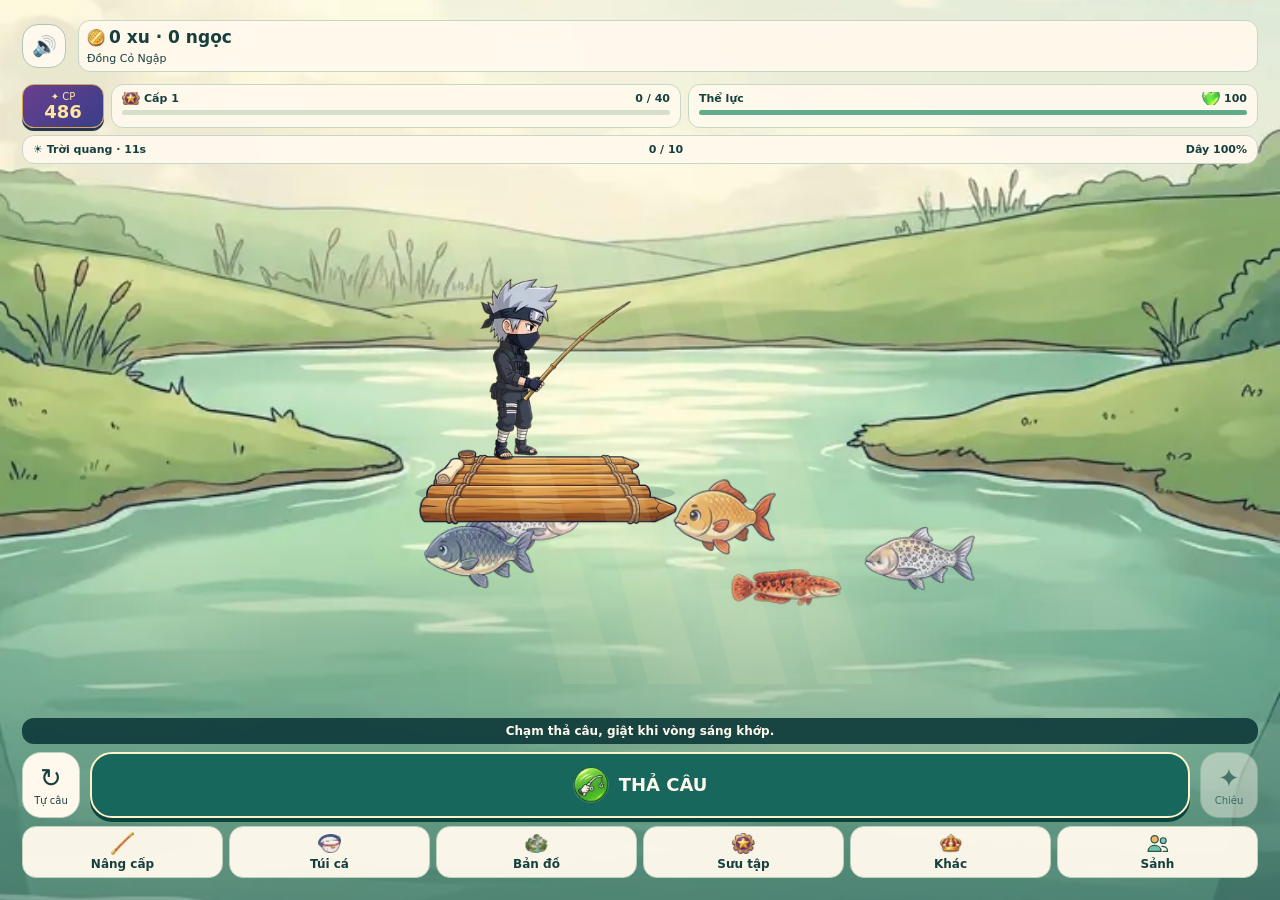
